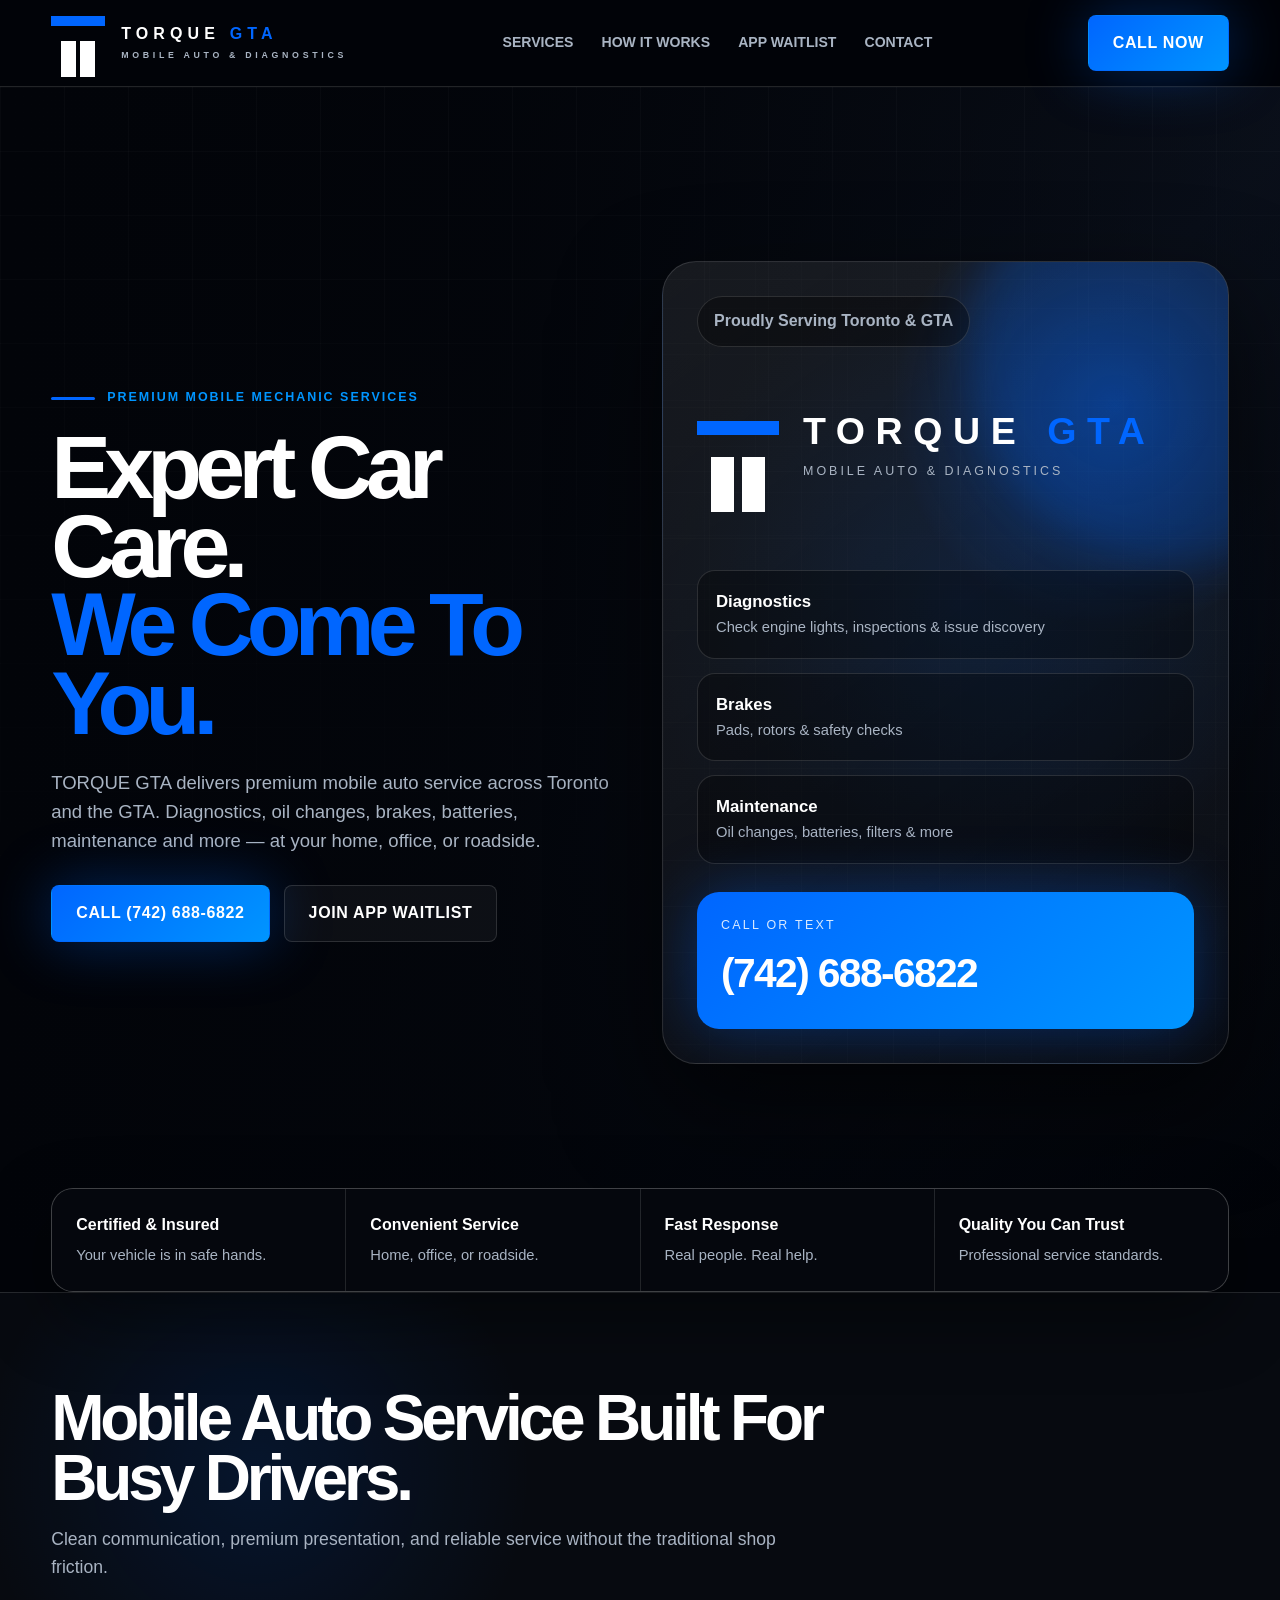
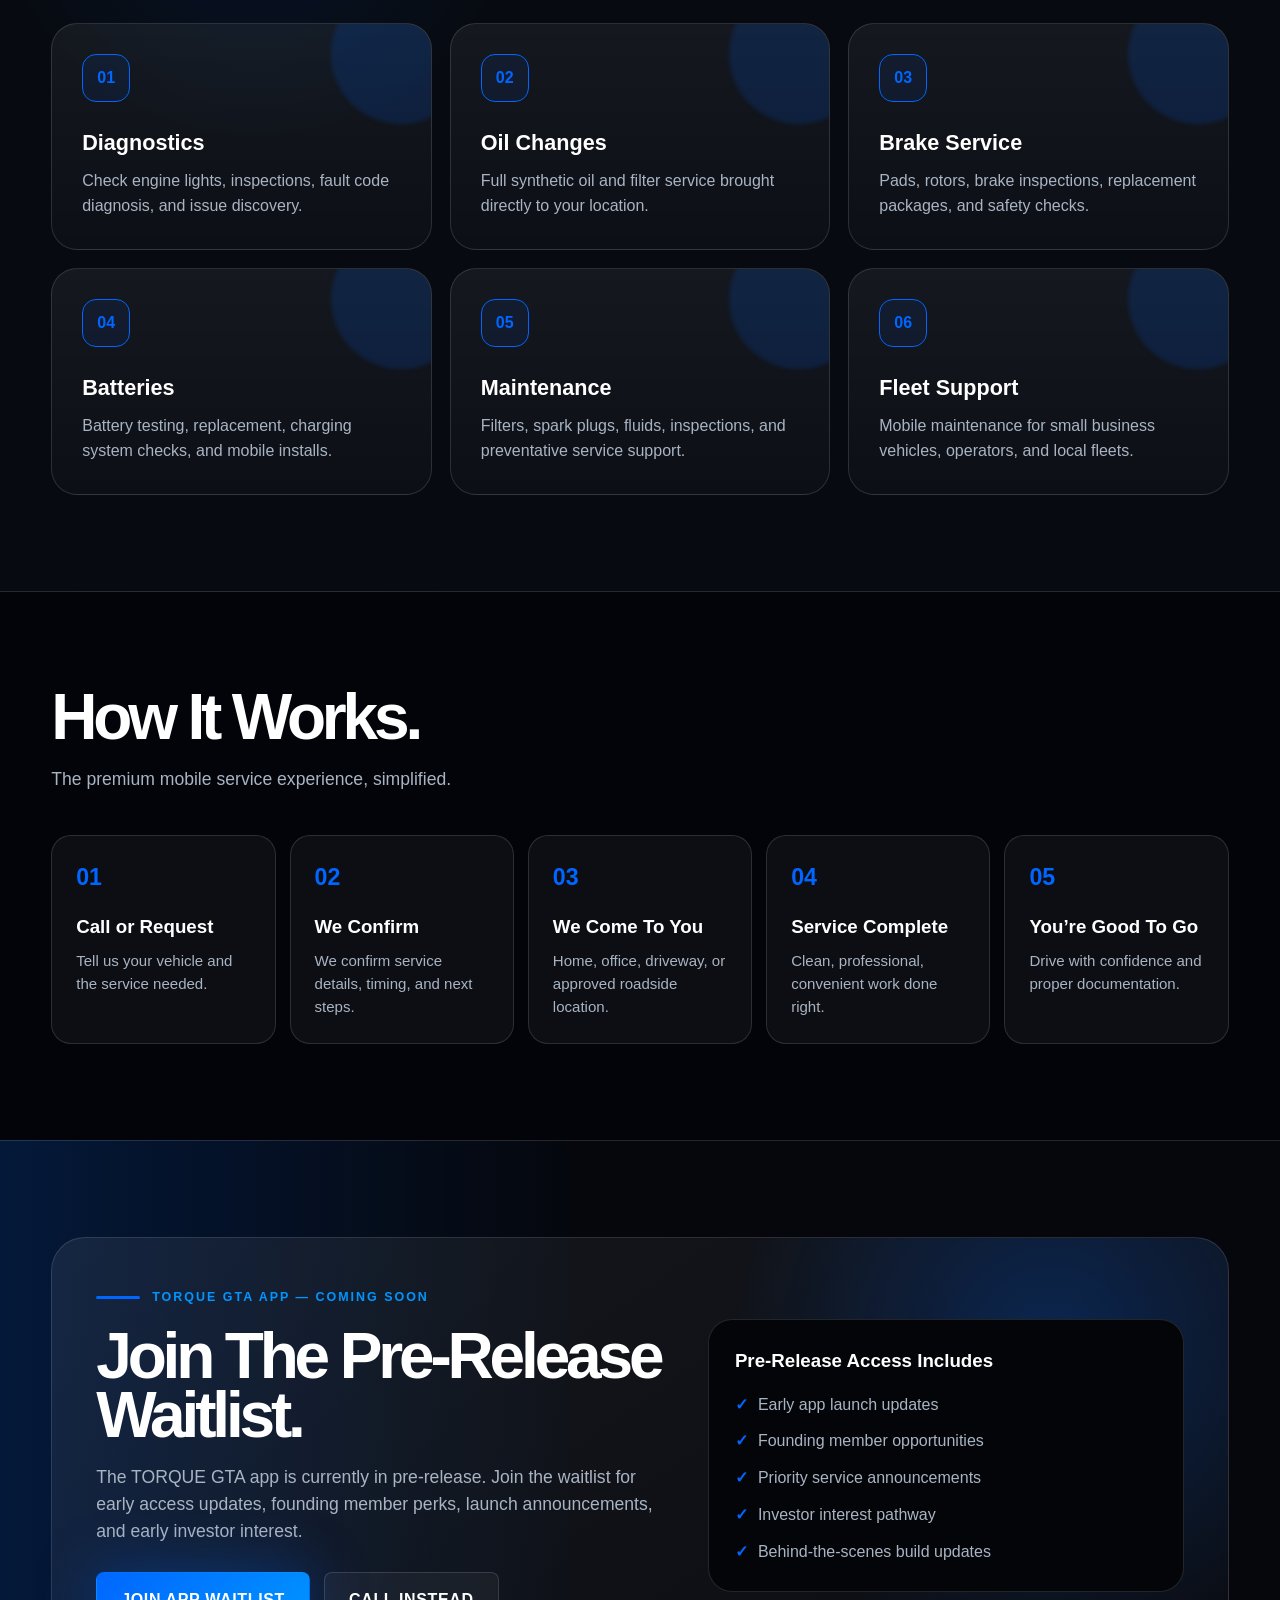
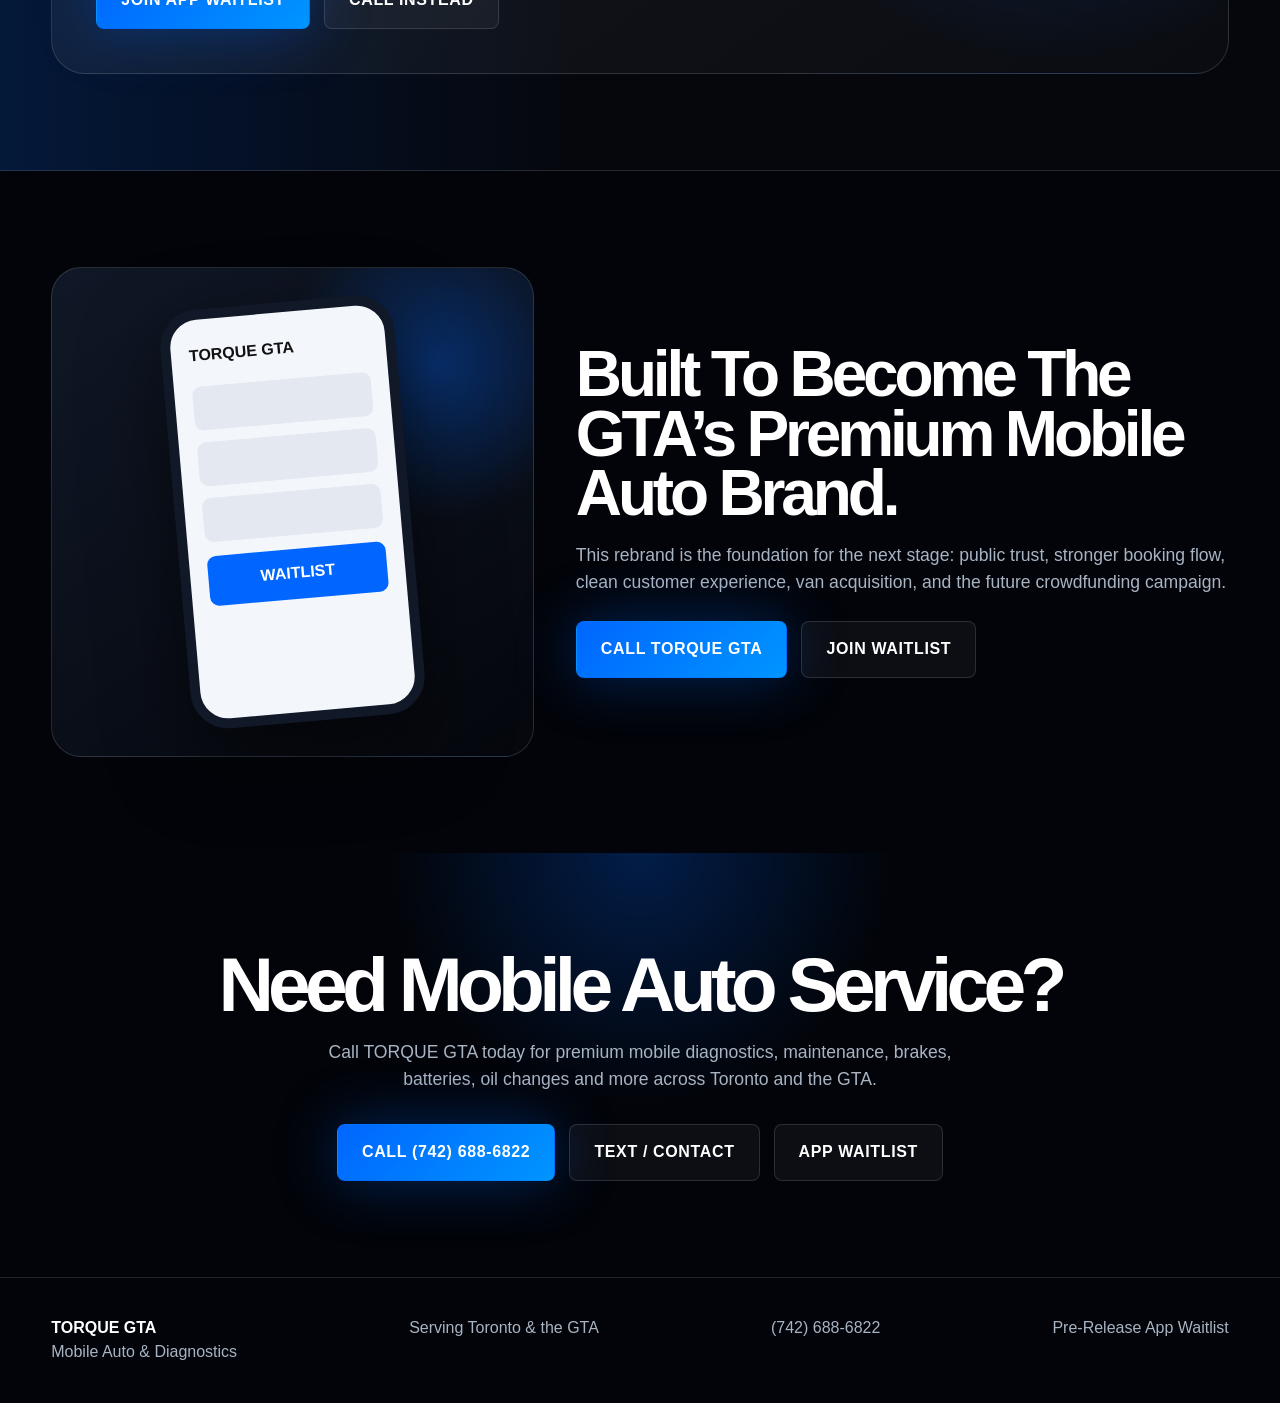
==== index.html @ 0cdf57a0 "Update index.html" ====
<!DOCTYPE html>
<html lang="en">
<head>
  <meta charset="UTF-8" />
  <meta name="viewport" content="width=device-width, initial-scale=1.0" />
  <title>TORQUE GTA | Premium Mobile Auto Service</title>
  <meta name="description" content="TORQUE GTA provides premium mobile auto service across Toronto and the GTA. Diagnostics, brakes, oil changes, batteries, maintenance and more — we come to you." />

  <style>
    :root{
      --blue:#0066ff;
      --blue2:#0095ff;
      --black:#020409;
      --black2:#070b12;
      --panel:#0d121c;
      --white:#ffffff;
      --muted:#a9b4c3;
      --line:rgba(255,255,255,.13);
      --glow:0 0 60px rgba(0,102,255,.35);
    }

    *{margin:0;padding:0;box-sizing:border-box}
    html{scroll-behavior:smooth}
    body{
      font-family:Arial,Helvetica,sans-serif;
      background:var(--black);
      color:var(--white);
      line-height:1.55;
      overflow-x:hidden;
    }

    a{text-decoration:none;color:inherit}
    .container{width:min(1220px,92%);margin:auto}
    .blue{color:var(--blue)}
    .muted{color:var(--muted)}

    .btn{
      display:inline-flex;
      align-items:center;
      justify-content:center;
      gap:10px;
      padding:15px 24px;
      border-radius:8px;
      font-weight:900;
      letter-spacing:.04em;
      text-transform:uppercase;
      transition:.2s ease;
      border:1px solid transparent;
    }

    .btn:hover{transform:translateY(-2px)}
    .btn-primary{
      background:linear-gradient(135deg,var(--blue),var(--blue2));
      color:white;
      box-shadow:var(--glow);
    }
    .btn-secondary{
      border-color:var(--line);
      background:rgba(255,255,255,.045);
      color:white;
    }

    header{
      position:sticky;
      top:0;
      z-index:100;
      background:rgba(2,4,9,.88);
      backdrop-filter:blur(18px);
      border-bottom:1px solid var(--line);
    }

    .nav{
      min-height:86px;
      display:flex;
      align-items:center;
      justify-content:space-between;
      gap:24px;
    }

    .brand{
      display:flex;
      align-items:center;
      gap:16px;
    }

    .mark{
      width:54px;
      height:54px;
      position:relative;
      border-top:10px solid var(--blue);
      flex-shrink:0;
    }

    .mark:before,
    .mark:after{
      content:"";
      position:absolute;
      top:15px;
      width:15px;
      height:36px;
      background:white;
    }

    .mark:before{left:10px}
    .mark:after{right:10px}

    .wordmark{
      font-weight:900;
      letter-spacing:.32em;
      font-size:1rem;
      line-height:1.1;
    }

    .wordmark small{
      display:block;
      color:var(--muted);
      font-size:.55rem;
      letter-spacing:.42em;
      margin-top:8px;
    }

    nav{
      display:flex;
      align-items:center;
      gap:28px;
      color:var(--muted);
      font-size:.88rem;
      font-weight:700;
      text-transform:uppercase;
    }

    nav a:hover{color:white}

    .hero{
      position:relative;
      min-height:calc(100vh - 86px);
      display:flex;
      align-items:center;
      overflow:hidden;
      background:
        linear-gradient(90deg,#020409 0%,rgba(2,4,9,.92) 38%,rgba(2,4,9,.45) 100%),
        radial-gradient(circle at 75% 45%,rgba(0,102,255,.35),transparent 28%),
        linear-gradient(135deg,#05080e,#101827 55%,#020409);
    }

    .hero:before{
      content:"";
      position:absolute;
      inset:0;
      background:
        linear-gradient(rgba(255,255,255,.025) 1px, transparent 1px),
        linear-gradient(90deg,rgba(255,255,255,.025) 1px, transparent 1px);
      background-size:64px 64px;
      mask-image:linear-gradient(to bottom,black,transparent 85%);
    }

    .hero-grid{
      position:relative;
      z-index:2;
      display:grid;
      grid-template-columns:1fr 1fr;
      align-items:center;
      gap:44px;
      padding:78px 0;
    }

    .eyebrow{
      display:inline-flex;
      align-items:center;
      gap:12px;
      color:var(--blue2);
      font-weight:900;
      letter-spacing:.16em;
      text-transform:uppercase;
      font-size:.78rem;
      margin-bottom:20px;
    }

    .eyebrow:before{
      content:"";
      width:44px;
      height:3px;
      background:var(--blue);
      border-radius:99px;
    }

    h1{
      font-size:clamp(3.15rem,7vw,7.1rem);
      line-height:.88;
      letter-spacing:-.075em;
      margin-bottom:26px;
    }

    .hero p{
      color:var(--muted);
      max-width:650px;
      font-size:1.16rem;
      margin-bottom:30px;
    }

    .actions{
      display:flex;
      gap:14px;
      flex-wrap:wrap;
    }

    .premium-card{
      min-height:530px;
      border:1px solid var(--line);
      border-radius:34px;
      position:relative;
      overflow:hidden;
      padding:34px;
      background:
        radial-gradient(circle at 80% 18%,rgba(0,102,255,.35),transparent 28%),
        linear-gradient(145deg,rgba(255,255,255,.08),rgba(255,255,255,.025));
      box-shadow:0 40px 100px rgba(0,0,0,.6);
    }

    .premium-card:before{
      content:"";
      position:absolute;
      inset:0;
      background:
        linear-gradient(rgba(255,255,255,.025) 1px, transparent 1px),
        linear-gradient(90deg,rgba(255,255,255,.025) 1px, transparent 1px);
      background-size:46px 46px;
      opacity:.55;
    }

    .premium-card:after{
      content:"";
      position:absolute;
      width:420px;
      height:420px;
      right:-160px;
      top:-120px;
      border-radius:50%;
      background:rgba(0,102,255,.18);
      filter:blur(20px);
    }

    .card-topline{
      position:relative;
      z-index:2;
      display:inline-flex;
      padding:12px 16px;
      border:1px solid var(--line);
      border-radius:999px;
      color:var(--muted);
      background:rgba(0,0,0,.35);
      font-weight:800;
    }

    .brand-lockup{
      position:relative;
      z-index:2;
      margin-top:66px;
      display:flex;
      align-items:center;
      gap:24px;
    }

    .large-mark{
      width:82px;
      height:82px;
      border-top-width:14px;
    }

    .large-mark:before,
    .large-mark:after{
      top:22px;
      width:23px;
      height:55px;
    }

    .large-mark:before{left:14px}
    .large-mark:after{right:14px}

    .brand-lockup h3{
      font-size:2.35rem;
      letter-spacing:.28em;
      line-height:1;
    }

    .brand-lockup h3 span{color:var(--blue)}

    .brand-lockup p{
      color:var(--muted);
      text-transform:uppercase;
      letter-spacing:.24em;
      font-size:.78rem;
      margin-top:12px;
    }

    .service-preview{
      position:relative;
      z-index:2;
      display:grid;
      gap:14px;
      margin-top:58px;
    }

    .service-preview div{
      padding:18px;
      border:1px solid var(--line);
      border-radius:18px;
      background:rgba(0,0,0,.32);
    }

    .service-preview strong{
      display:block;
      color:white;
      font-size:1.05rem;
    }

    .service-preview span{
      color:var(--muted);
      font-size:.92rem;
    }

    .hero-phone-card{
      position:relative;
      z-index:2;
      margin-top:28px;
      padding:24px;
      border-radius:22px;
      background:linear-gradient(135deg,var(--blue),var(--blue2));
      box-shadow:var(--glow);
    }

    .hero-phone-card span{
      display:block;
      font-size:.78rem;
      text-transform:uppercase;
      letter-spacing:.18em;
      opacity:.85;
      margin-bottom:6px;
    }

    .hero-phone-card a{
      font-size:clamp(1.7rem,4vw,2.55rem);
      font-weight:900;
      letter-spacing:-.04em;
    }

    .trust-row{
      position:relative;
      z-index:3;
      margin-top:-50px;
    }

    .trust-panel{
      display:grid;
      grid-template-columns:repeat(4,1fr);
      gap:1px;
      border:1px solid var(--line);
      background:var(--line);
      border-radius:22px;
      overflow:hidden;
      box-shadow:0 25px 70px rgba(0,0,0,.45);
    }

    .trust-item{
      background:#05070d;
      padding:24px;
    }

    .trust-item b{
      display:block;
      font-size:1rem;
      margin-bottom:5px;
    }

    .trust-item span{
      color:var(--muted);
      font-size:.92rem;
    }

    section{padding:96px 0}

    .section-head{
      max-width:780px;
      margin-bottom:42px;
    }

    .section-head h2{
      font-size:clamp(2.4rem,5vw,4.7rem);
      line-height:.93;
      letter-spacing:-.065em;
      margin-bottom:18px;
    }

    .section-head p{
      color:var(--muted);
      font-size:1.1rem;
    }

    .services{
      background:
        radial-gradient(circle at 20% 20%,rgba(0,102,255,.12),transparent 22%),
        #070a10;
      border-top:1px solid var(--line);
      border-bottom:1px solid var(--line);
    }

    .service-grid{
      display:grid;
      grid-template-columns:repeat(3,1fr);
      gap:18px;
    }

    .service-card{
      position:relative;
      overflow:hidden;
      background:linear-gradient(180deg,rgba(255,255,255,.06),rgba(255,255,255,.025));
      border:1px solid var(--line);
      border-radius:26px;
      padding:30px;
      min-height:220px;
    }

    .service-card:after{
      content:"";
      position:absolute;
      right:-40px;
      top:-40px;
      width:140px;
      height:140px;
      border-radius:50%;
      background:rgba(0,102,255,.16);
      filter:blur(2px);
    }

    .icon{
      width:48px;
      height:48px;
      display:grid;
      place-items:center;
      border:1px solid var(--blue);
      color:var(--blue);
      border-radius:14px;
      font-weight:900;
      margin-bottom:24px;
      background:rgba(0,102,255,.08);
    }

    .service-card h3{
      font-size:1.35rem;
      margin-bottom:10px;
    }

    .service-card p{color:var(--muted)}

    .steps{
      display:grid;
      grid-template-columns:repeat(5,1fr);
      gap:14px;
    }

    .step{
      border:1px solid var(--line);
      background:rgba(255,255,255,.045);
      border-radius:20px;
      padding:24px;
    }

    .step b{
      color:var(--blue);
      font-size:1.45rem;
      display:block;
      margin-bottom:16px;
    }

    .step h3{margin-bottom:8px}
    .step p{
      color:var(--muted);
      font-size:.94rem;
    }

    .waitlist{
      background:
        linear-gradient(90deg,rgba(0,102,255,.18),transparent 45%),
        #05070d;
      border-top:1px solid var(--line);
      border-bottom:1px solid var(--line);
    }

    .waitlist-box{
      border:1px solid var(--line);
      border-radius:34px;
      padding:44px;
      display:grid;
      grid-template-columns:1.1fr .9fr;
      gap:30px;
      align-items:center;
      background:
        radial-gradient(circle at 85% 25%,rgba(0,102,255,.25),transparent 30%),
        linear-gradient(145deg,rgba(255,255,255,.07),rgba(255,255,255,.025));
    }

    .investor-card{
      border:1px solid var(--line);
      border-radius:24px;
      padding:26px;
      background:#030508;
    }

    .investor-card ul{
      list-style:none;
      display:grid;
      gap:12px;
      color:var(--muted);
      margin-top:18px;
    }

    .investor-card li:before{
      content:"✓";
      color:var(--blue);
      font-weight:900;
      margin-right:10px;
    }

    .split{
      display:grid;
      grid-template-columns:.85fr 1.15fr;
      gap:42px;
      align-items:center;
    }

    .blue-card{
      background:
        radial-gradient(circle at 80% 20%,rgba(0,102,255,.35),transparent 28%),
        linear-gradient(145deg,#101827,#05070d);
      border:1px solid var(--line);
      border-radius:30px;
      padding:34px;
      min-height:420px;
      display:grid;
      place-items:center;
    }

    .mini-phone{
      width:235px;
      height:420px;
      border:10px solid #111827;
      border-radius:38px;
      background:#f3f6fb;
      color:#111;
      padding:24px 18px;
      transform:rotate(-5deg);
      box-shadow:0 30px 80px rgba(0,0,0,.55);
    }

    .mini-phone h4{margin-bottom:18px}

    .fake-input{
      height:44px;
      background:#e3e8f1;
      border-radius:9px;
      margin-bottom:12px;
    }

    .fake-button{
      height:50px;
      border-radius:9px;
      background:var(--blue);
      color:white;
      display:grid;
      place-items:center;
      font-weight:900;
      margin-top:14px;
    }

    .cta{
      text-align:center;
      background:
        radial-gradient(circle at 50% 0%,rgba(0,102,255,.26),transparent 33%),
        var(--black);
    }

    .cta h2{
      font-size:clamp(2.6rem,6vw,5.4rem);
      line-height:.92;
      letter-spacing:-.075em;
      margin-bottom:20px;
    }

    .cta p{
      color:var(--muted);
      max-width:680px;
      margin:0 auto 30px;
      font-size:1.1rem;
    }

    footer{
      padding:38px 0;
      border-top:1px solid var(--line);
      color:var(--muted);
      background:#020409;
    }

    .footer-grid{
      display:flex;
      justify-content:space-between;
      gap:22px;
      flex-wrap:wrap;
    }

    @media(max-width:980px){
      nav{display:none}
      .hero-grid,
      .split,
      .waitlist-box{
        grid-template-columns:1fr;
      }

      .service-grid,
      .trust-panel,
      .steps{
        grid-template-columns:1fr;
      }

      .premium-card{
        min-height:auto;
      }

      .brand-lockup{
        margin-top:48px;
        align-items:flex-start;
      }

      .brand-lockup h3{
        font-size:1.55rem;
      }

      .large-mark{
        width:68px;
        height:68px;
      }
    }
  </style>
</head>

<body>

<header>
  <div class="container nav">
    <a href="#" class="brand">
      <div class="mark"></div>
      <div class="wordmark">
        TORQUE <span class="blue">GTA</span>
        <small>MOBILE AUTO & DIAGNOSTICS</small>
      </div>
    </a>

    <nav>
      <a href="#services">Services</a>
      <a href="#how">How It Works</a>
      <a href="#waitlist">App Waitlist</a>
      <a href="#book">Contact</a>
    </nav>

    <a class="btn btn-primary" href="tel:7426886822">Call Now</a>
  </div>
</header>

<main>

  <section class="hero">
    <div class="container hero-grid">
      <div>
        <span class="eyebrow">Premium Mobile Mechanic Services</span>
        <h1>Expert Car Care.<br><span class="blue">We Come To You.</span></h1>
        <p>
          TORQUE GTA delivers premium mobile auto service across Toronto and the GTA.
          Diagnostics, oil changes, brakes, batteries, maintenance and more — at your home, office, or roadside.
        </p>

        <div class="actions">
          <a class="btn btn-primary" href="tel:7426886822">Call (742) 688-6822</a>
          <a class="btn btn-secondary" href="/app">Join App Waitlist</a>
        </div>
      </div>

      <div class="hero-visual premium-card">
        <div class="card-topline">Proudly Serving Toronto & GTA</div>

        <div class="brand-lockup">
          <div class="mark large-mark"></div>
          <div>
            <h3>TORQUE <span>GTA</span></h3>
            <p>Mobile Auto & Diagnostics</p>
          </div>
        </div>

        <div class="service-preview">
          <div>
            <strong>Diagnostics</strong>
            <span>Check engine lights, inspections & issue discovery</span>
          </div>
          <div>
            <strong>Brakes</strong>
            <span>Pads, rotors & safety checks</span>
          </div>
          <div>
            <strong>Maintenance</strong>
            <span>Oil changes, batteries, filters & more</span>
          </div>
        </div>

        <div class="hero-phone-card">
          <span>Call or Text</span>
          <a href="tel:7426886822">(742) 688-6822</a>
        </div>
      </div>
    </div>
  </section>

  <div class="container trust-row">
    <div class="trust-panel">
      <div class="trust-item"><b>Certified & Insured</b><span>Your vehicle is in safe hands.</span></div>
      <div class="trust-item"><b>Convenient Service</b><span>Home, office, or roadside.</span></div>
      <div class="trust-item"><b>Fast Response</b><span>Real people. Real help.</span></div>
      <div class="trust-item"><b>Quality You Can Trust</b><span>Professional service standards.</span></div>
    </div>
  </div>

  <section id="services" class="services">
    <div class="container">
      <div class="section-head">
        <h2>Mobile Auto Service Built For Busy Drivers.</h2>
        <p>Clean communication, premium presentation, and reliable service without the traditional shop friction.</p>
      </div>

      <div class="service-grid">
        <div class="service-card">
          <div class="icon">01</div>
          <h3>Diagnostics</h3>
          <p>Check engine lights, inspections, fault code diagnosis, and issue discovery.</p>
        </div>

        <div class="service-card">
          <div class="icon">02</div>
          <h3>Oil Changes</h3>
          <p>Full synthetic oil and filter service brought directly to your location.</p>
        </div>

        <div class="service-card">
          <div class="icon">03</div>
          <h3>Brake Service</h3>
          <p>Pads, rotors, brake inspections, replacement packages, and safety checks.</p>
        </div>

        <div class="service-card">
          <div class="icon">04</div>
          <h3>Batteries</h3>
          <p>Battery testing, replacement, charging system checks, and mobile installs.</p>
        </div>

        <div class="service-card">
          <div class="icon">05</div>
          <h3>Maintenance</h3>
          <p>Filters, spark plugs, fluids, inspections, and preventative service support.</p>
        </div>

        <div class="service-card">
          <div class="icon">06</div>
          <h3>Fleet Support</h3>
          <p>Mobile maintenance for small business vehicles, operators, and local fleets.</p>
        </div>
      </div>
    </div>
  </section>

  <section id="how">
    <div class="container">
      <div class="section-head">
        <h2>How It Works.</h2>
        <p>The premium mobile service experience, simplified.</p>
      </div>

      <div class="steps">
        <div class="step"><b>01</b><h3>Call or Request</h3><p>Tell us your vehicle and the service needed.</p></div>
        <div class="step"><b>02</b><h3>We Confirm</h3><p>We confirm service details, timing, and next steps.</p></div>
        <div class="step"><b>03</b><h3>We Come To You</h3><p>Home, office, driveway, or approved roadside location.</p></div>
        <div class="step"><b>04</b><h3>Service Complete</h3><p>Clean, professional, convenient work done right.</p></div>
        <div class="step"><b>05</b><h3>You’re Good To Go</h3><p>Drive with confidence and proper documentation.</p></div>
      </div>
    </div>
  </section>

  <section id="waitlist" class="waitlist">
    <div class="container waitlist-box">
      <div>
        <span class="eyebrow">TORQUE GTA App — Coming Soon</span>
        <h2 style="font-size:clamp(2.4rem,5vw,4.8rem);line-height:.93;letter-spacing:-.065em;margin-bottom:18px;">
          Join The Pre-Release Waitlist.
        </h2>
        <p class="muted" style="font-size:1.1rem;margin-bottom:26px;">
          The TORQUE GTA app is currently in pre-release. Join the waitlist for early access updates,
          founding member perks, launch announcements, and early investor interest.
        </p>
        <div class="actions">
          <a class="btn btn-primary" href="/app">Join App Waitlist</a>
          <a class="btn btn-secondary" href="tel:7426886822">Call Instead</a>
        </div>
      </div>

      <div class="investor-card">
        <h3>Pre-Release Access Includes</h3>
        <ul>
          <li>Early app launch updates</li>
          <li>Founding member opportunities</li>
          <li>Priority service announcements</li>
          <li>Investor interest pathway</li>
          <li>Behind-the-scenes build updates</li>
        </ul>
      </div>
    </div>
  </section>

  <section>
    <div class="container split">
      <div class="blue-card">
        <div class="mini-phone">
          <h4>TORQUE GTA</h4>
          <div class="fake-input"></div>
          <div class="fake-input"></div>
          <div class="fake-input"></div>
          <div class="fake-button">WAITLIST</div>
        </div>
      </div>

      <div>
        <div class="section-head" style="margin-bottom:0;">
          <h2>Built To Become The GTA’s Premium Mobile Auto Brand.</h2>
          <p>
            This rebrand is the foundation for the next stage: public trust, stronger booking flow,
            clean customer experience, van acquisition, and the future crowdfunding campaign.
          </p>
          <br>
          <div class="actions">
            <a class="btn btn-primary" href="tel:7426886822">Call TORQUE GTA</a>
            <a class="btn btn-secondary" href="/app">Join Waitlist</a>
          </div>
        </div>
      </div>
    </div>
  </section>

  <section id="book" class="cta">
    <div class="container">
      <h2>Need Mobile Auto Service?</h2>
      <p>
        Call TORQUE GTA today for premium mobile diagnostics, maintenance, brakes, batteries, oil changes and more across Toronto and the GTA.
      </p>
      <div class="actions" style="justify-content:center;">
        <a class="btn btn-primary" href="tel:7426886822">Call (742) 688-6822</a>
        <a class="btn btn-secondary" href="tel:7426886822">Text / Contact</a>
        <a class="btn btn-secondary" href="/app">App Waitlist</a>
      </div>
    </div>
  </section>

</main>

<footer>
  <div class="container footer-grid">
    <div><strong style="color:white;">TORQUE GTA</strong><br>Mobile Auto & Diagnostics</div>
    <div>Serving Toronto & the GTA</div>
    <div><a href="tel:7426886822">(742) 688-6822</a></div>
    <div><a href="/app">Pre-Release App Waitlist</a></div>
  </div>
</footer>

</body>
</html>
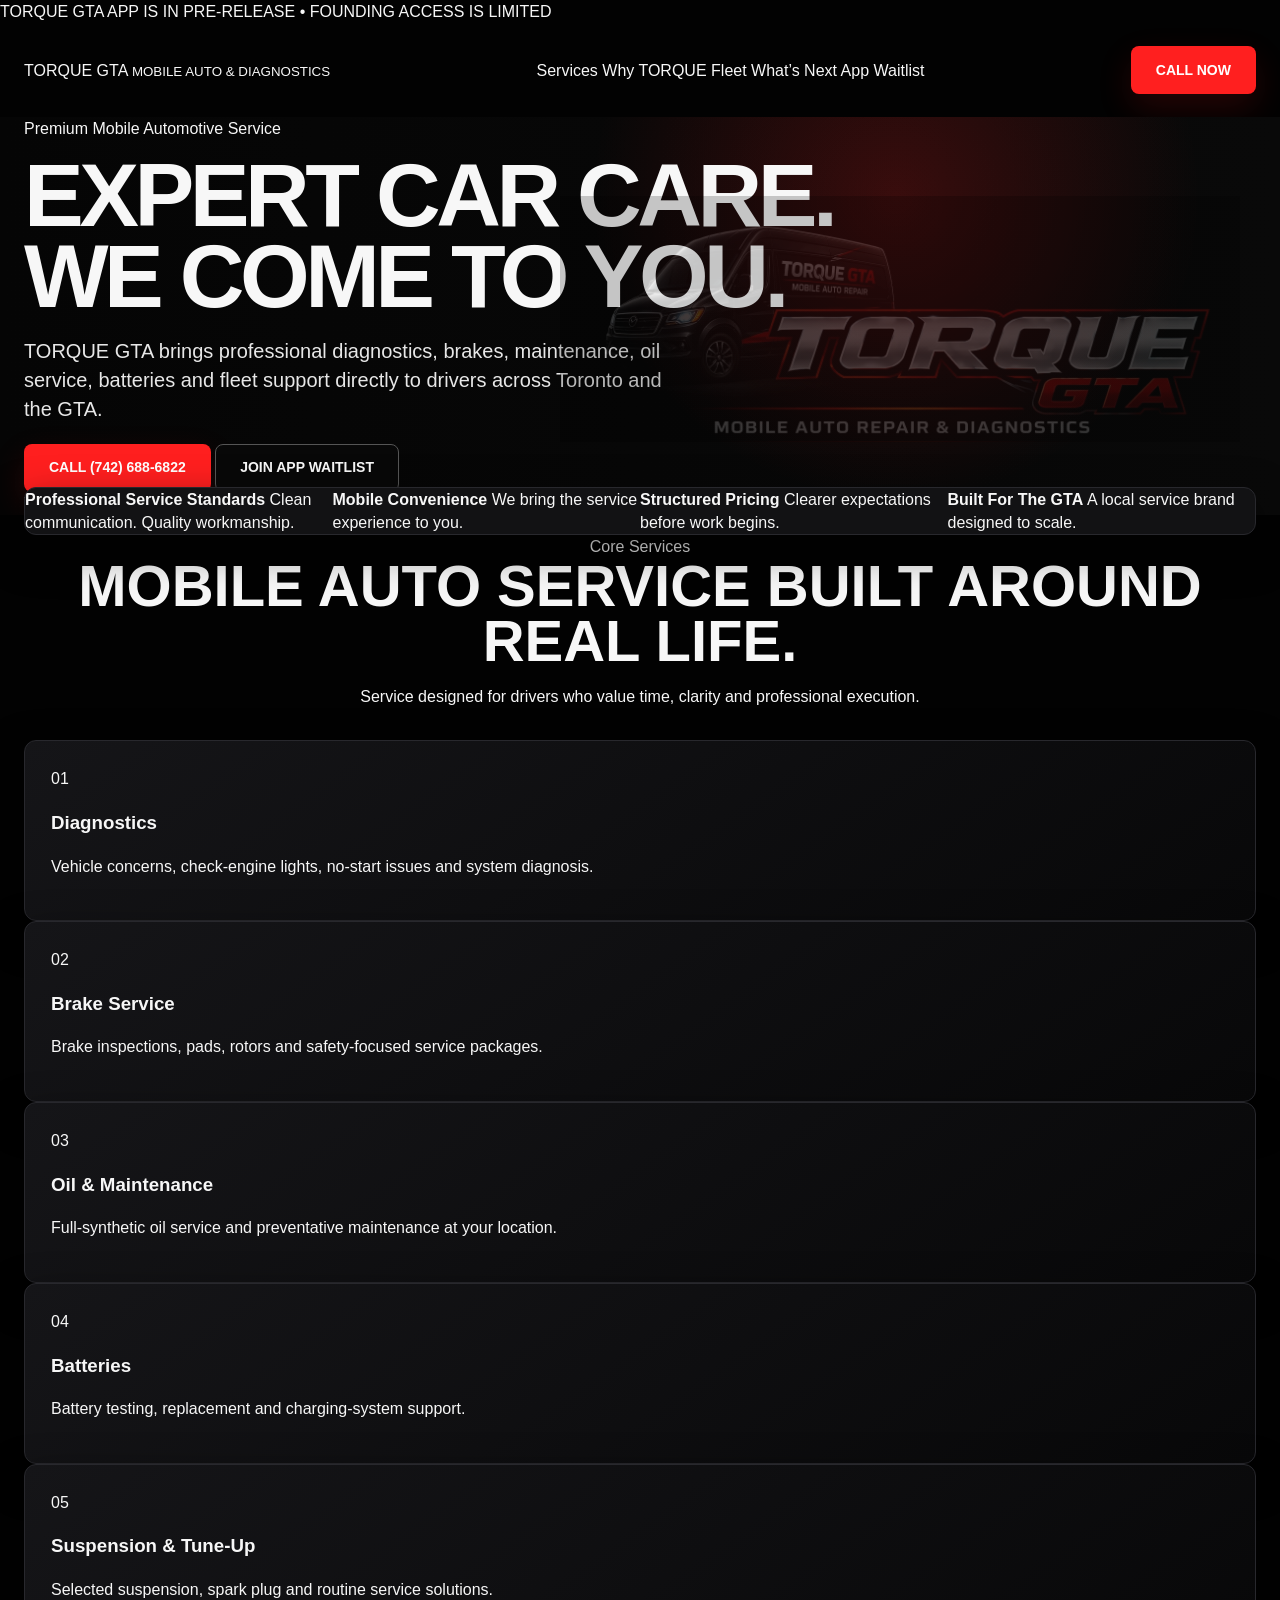
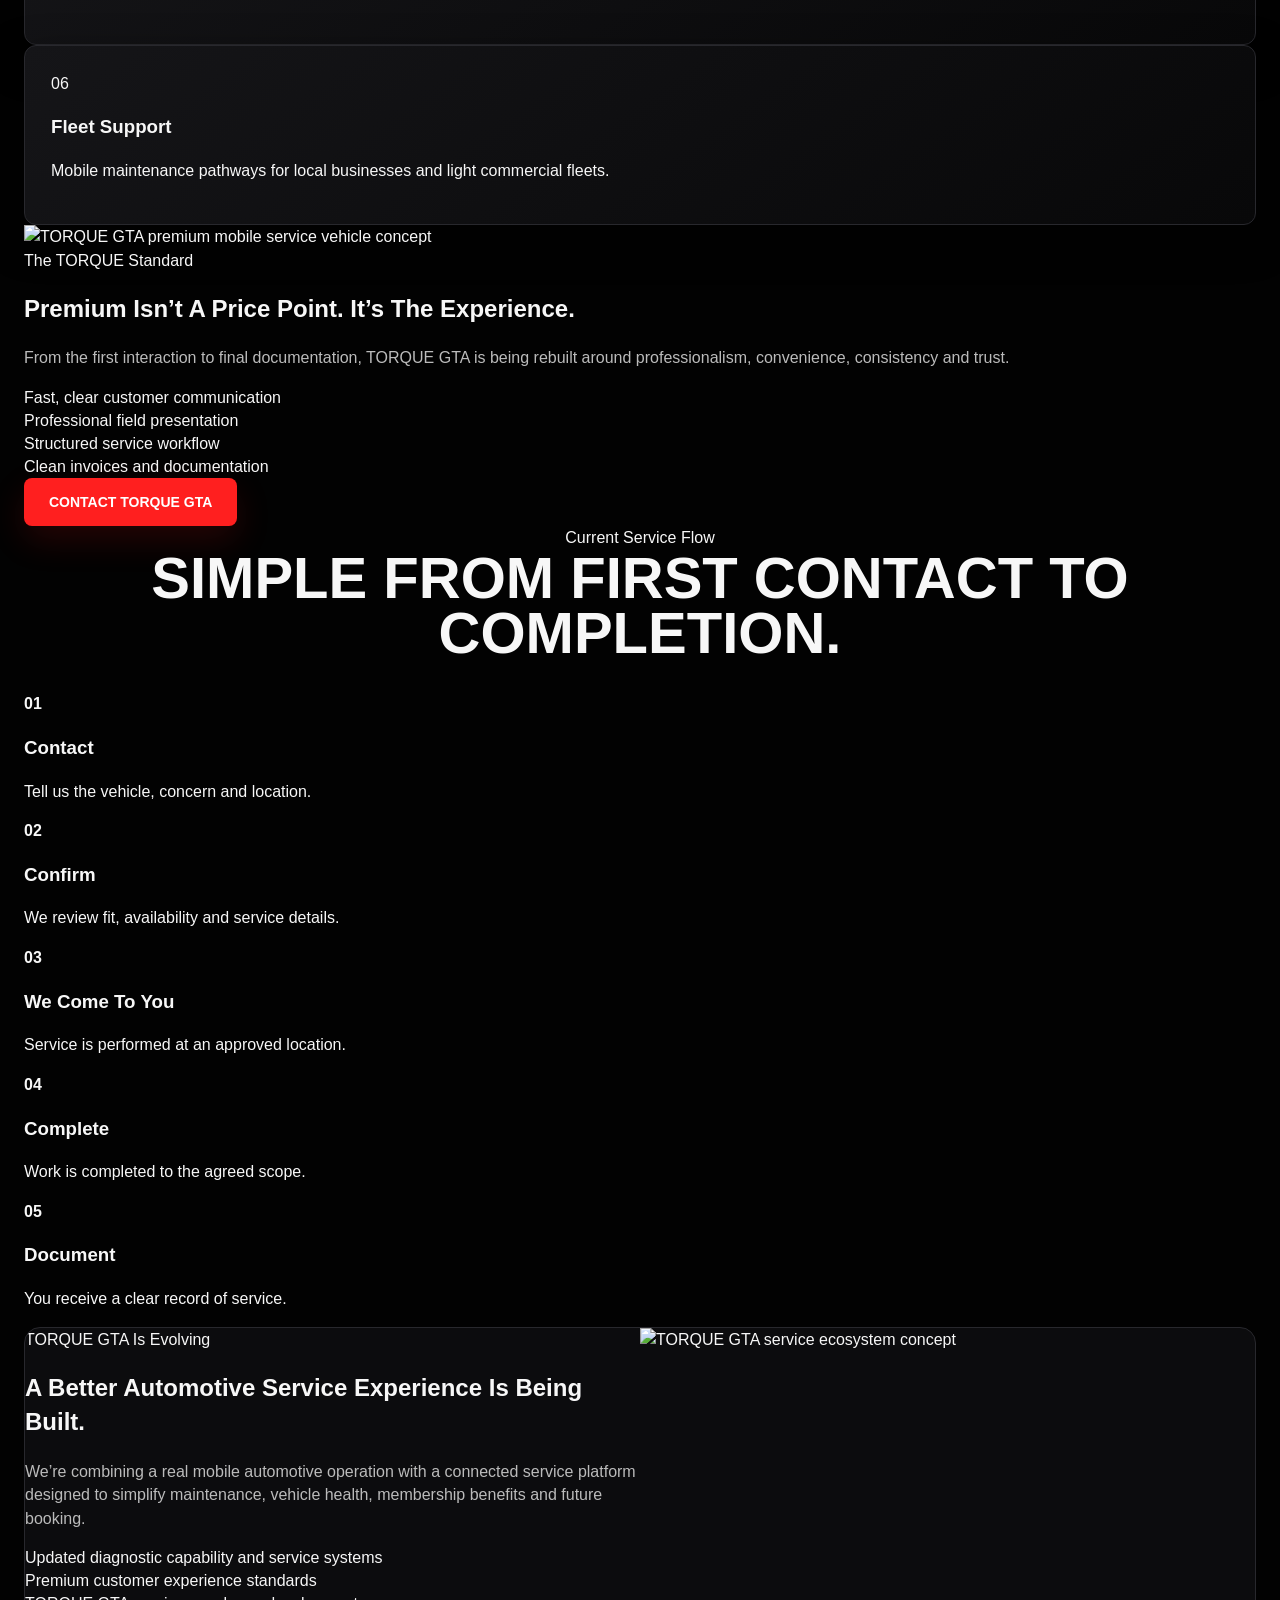
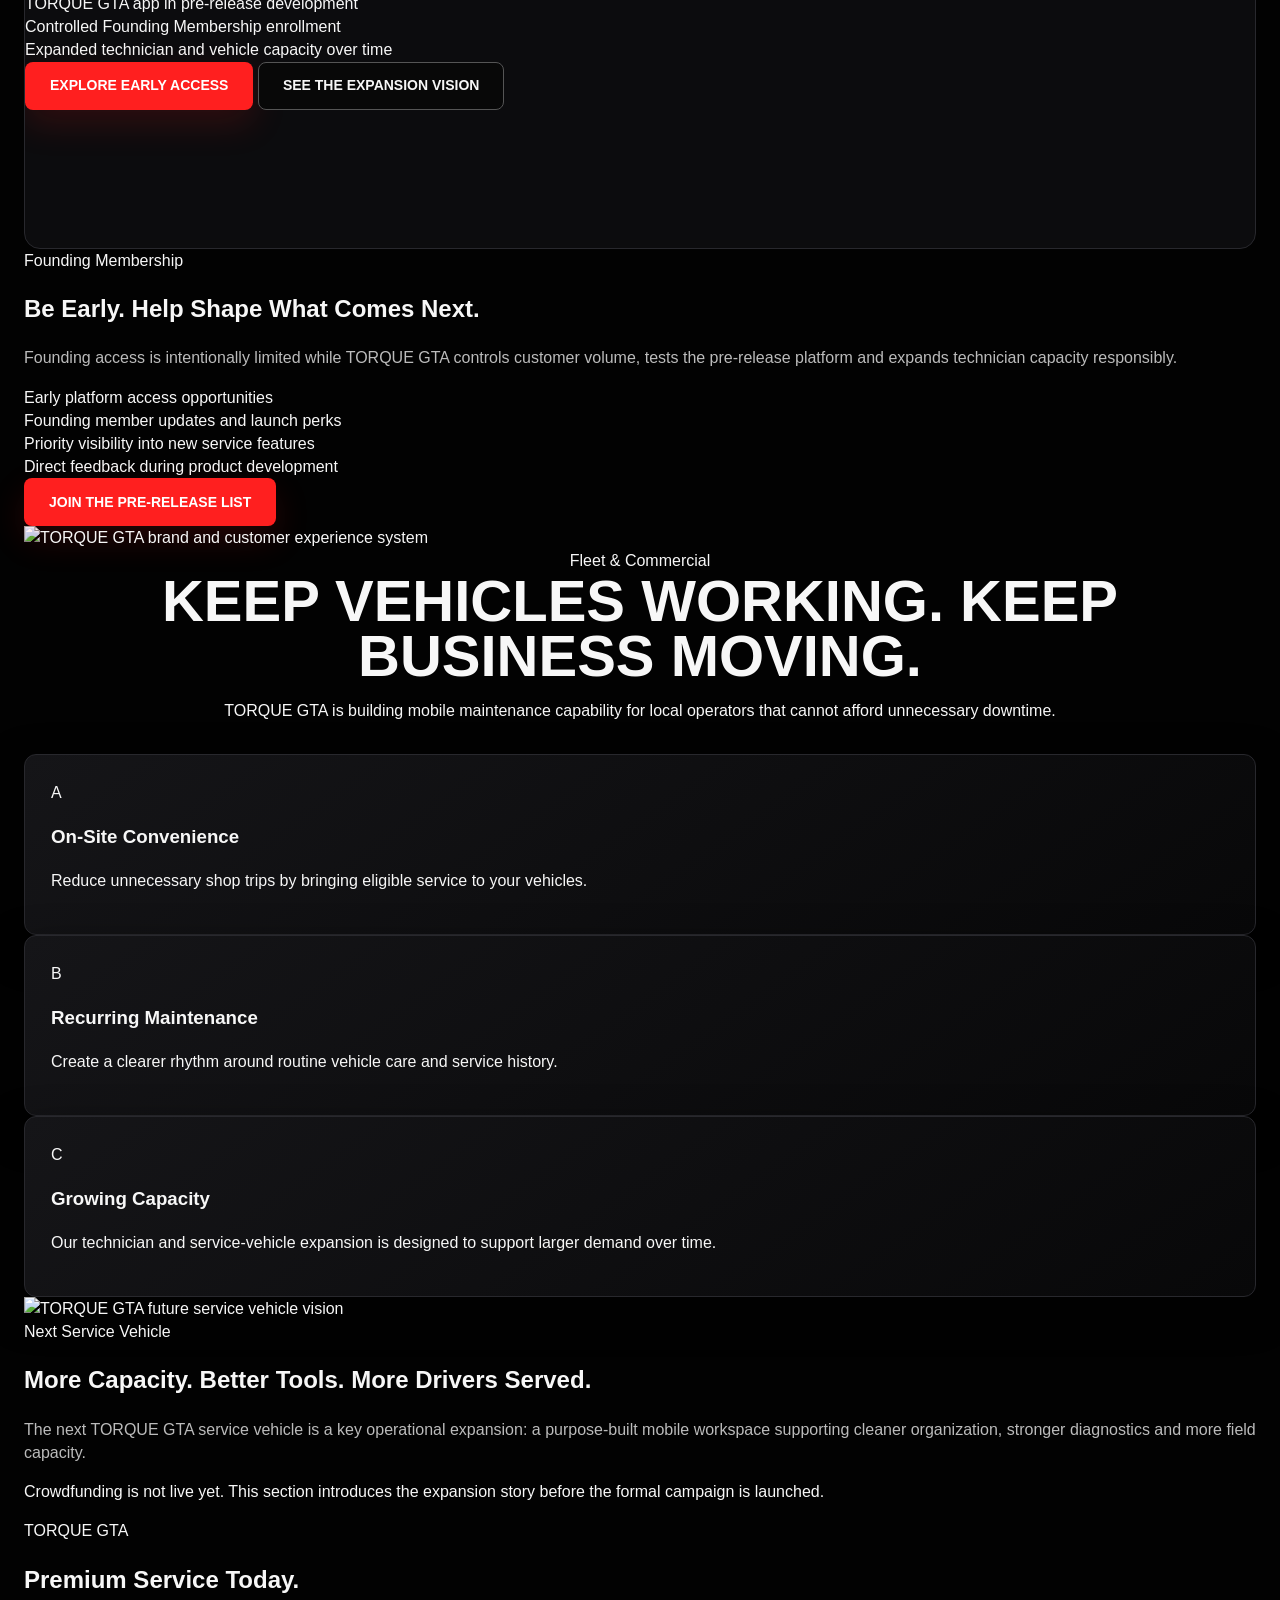
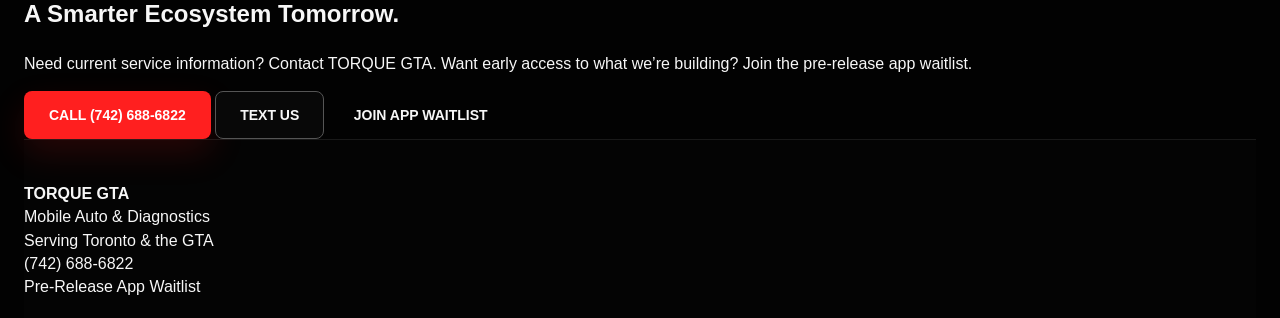
==== commit ea2e111e: "Deploy TORQUE GTA V2 official rebrand homepage" ====
--- a/index.html
+++ b/index.html
@@ -1,878 +1,1074 @@
-<!DOCTYPE html>
+<!doctype html>
 <html lang="en">
+
 <head>
-  <meta charset="UTF-8" />
-  <meta name="viewport" content="width=device-width, initial-scale=1.0" />
-  <title>TORQUE GTA | Premium Mobile Auto Service</title>
-  <meta name="description" content="TORQUE GTA provides premium mobile auto service across Toronto and the GTA. Diagnostics, brakes, oil changes, batteries, maintenance and more — we come to you." />
-
-  <style>
-    :root{
-      --blue:#0066ff;
-      --blue2:#0095ff;
-      --black:#020409;
-      --black2:#070b12;
-      --panel:#0d121c;
-      --white:#ffffff;
-      --muted:#a9b4c3;
-      --line:rgba(255,255,255,.13);
-      --glow:0 0 60px rgba(0,102,255,.35);
-    }
-
-    *{margin:0;padding:0;box-sizing:border-box}
-    html{scroll-behavior:smooth}
-    body{
-      font-family:Arial,Helvetica,sans-serif;
-      background:var(--black);
-      color:var(--white);
-      line-height:1.55;
-      overflow-x:hidden;
-    }
-
-    a{text-decoration:none;color:inherit}
-    .container{width:min(1220px,92%);margin:auto}
-    .blue{color:var(--blue)}
-    .muted{color:var(--muted)}
-
-    .btn{
-      display:inline-flex;
-      align-items:center;
-      justify-content:center;
-      gap:10px;
-      padding:15px 24px;
-      border-radius:8px;
-      font-weight:900;
-      letter-spacing:.04em;
-      text-transform:uppercase;
-      transition:.2s ease;
-      border:1px solid transparent;
-    }
-
-    .btn:hover{transform:translateY(-2px)}
-    .btn-primary{
-      background:linear-gradient(135deg,var(--blue),var(--blue2));
-      color:white;
-      box-shadow:var(--glow);
-    }
-    .btn-secondary{
-      border-color:var(--line);
-      background:rgba(255,255,255,.045);
-      color:white;
-    }
-
-    header{
-      position:sticky;
-      top:0;
-      z-index:100;
-      background:rgba(2,4,9,.88);
-      backdrop-filter:blur(18px);
-      border-bottom:1px solid var(--line);
-    }
-
-    .nav{
-      min-height:86px;
-      display:flex;
-      align-items:center;
-      justify-content:space-between;
-      gap:24px;
-    }
-
-    .brand{
-      display:flex;
-      align-items:center;
-      gap:16px;
-    }
-
-    .mark{
-      width:54px;
-      height:54px;
-      position:relative;
-      border-top:10px solid var(--blue);
-      flex-shrink:0;
-    }
-
-    .mark:before,
-    .mark:after{
-      content:"";
-      position:absolute;
-      top:15px;
-      width:15px;
-      height:36px;
-      background:white;
-    }
-
-    .mark:before{left:10px}
-    .mark:after{right:10px}
-
-    .wordmark{
-      font-weight:900;
-      letter-spacing:.32em;
-      font-size:1rem;
-      line-height:1.1;
-    }
-
-    .wordmark small{
-      display:block;
-      color:var(--muted);
-      font-size:.55rem;
-      letter-spacing:.42em;
-      margin-top:8px;
-    }
-
-    nav{
-      display:flex;
-      align-items:center;
-      gap:28px;
-      color:var(--muted);
-      font-size:.88rem;
-      font-weight:700;
-      text-transform:uppercase;
-    }
-
-    nav a:hover{color:white}
-
-    .hero{
-      position:relative;
-      min-height:calc(100vh - 86px);
-      display:flex;
-      align-items:center;
-      overflow:hidden;
-      background:
-        linear-gradient(90deg,#020409 0%,rgba(2,4,9,.92) 38%,rgba(2,4,9,.45) 100%),
-        radial-gradient(circle at 75% 45%,rgba(0,102,255,.35),transparent 28%),
-        linear-gradient(135deg,#05080e,#101827 55%,#020409);
-    }
-
-    .hero:before{
-      content:"";
-      position:absolute;
-      inset:0;
-      background:
-        linear-gradient(rgba(255,255,255,.025) 1px, transparent 1px),
-        linear-gradient(90deg,rgba(255,255,255,.025) 1px, transparent 1px);
-      background-size:64px 64px;
-      mask-image:linear-gradient(to bottom,black,transparent 85%);
-    }
-
-    .hero-grid{
-      position:relative;
-      z-index:2;
-      display:grid;
-      grid-template-columns:1fr 1fr;
-      align-items:center;
-      gap:44px;
-      padding:78px 0;
-    }
-
-    .eyebrow{
-      display:inline-flex;
-      align-items:center;
-      gap:12px;
-      color:var(--blue2);
-      font-weight:900;
-      letter-spacing:.16em;
-      text-transform:uppercase;
-      font-size:.78rem;
-      margin-bottom:20px;
-    }
-
-    .eyebrow:before{
-      content:"";
-      width:44px;
-      height:3px;
-      background:var(--blue);
-      border-radius:99px;
-    }
-
-    h1{
-      font-size:clamp(3.15rem,7vw,7.1rem);
-      line-height:.88;
-      letter-spacing:-.075em;
-      margin-bottom:26px;
-    }
-
-    .hero p{
-      color:var(--muted);
-      max-width:650px;
-      font-size:1.16rem;
-      margin-bottom:30px;
-    }
-
-    .actions{
-      display:flex;
-      gap:14px;
-      flex-wrap:wrap;
-    }
-
-    .premium-card{
-      min-height:530px;
-      border:1px solid var(--line);
-      border-radius:34px;
-      position:relative;
-      overflow:hidden;
-      padding:34px;
-      background:
-        radial-gradient(circle at 80% 18%,rgba(0,102,255,.35),transparent 28%),
-        linear-gradient(145deg,rgba(255,255,255,.08),rgba(255,255,255,.025));
-      box-shadow:0 40px 100px rgba(0,0,0,.6);
-    }
-
-    .premium-card:before{
-      content:"";
-      position:absolute;
-      inset:0;
-      background:
-        linear-gradient(rgba(255,255,255,.025) 1px, transparent 1px),
-        linear-gradient(90deg,rgba(255,255,255,.025) 1px, transparent 1px);
-      background-size:46px 46px;
-      opacity:.55;
-    }
-
-    .premium-card:after{
-      content:"";
-      position:absolute;
-      width:420px;
-      height:420px;
-      right:-160px;
-      top:-120px;
-      border-radius:50%;
-      background:rgba(0,102,255,.18);
-      filter:blur(20px);
-    }
-
-    .card-topline{
-      position:relative;
-      z-index:2;
-      display:inline-flex;
-      padding:12px 16px;
-      border:1px solid var(--line);
-      border-radius:999px;
-      color:var(--muted);
-      background:rgba(0,0,0,.35);
-      font-weight:800;
-    }
-
-    .brand-lockup{
-      position:relative;
-      z-index:2;
-      margin-top:66px;
-      display:flex;
-      align-items:center;
-      gap:24px;
-    }
-
-    .large-mark{
-      width:82px;
-      height:82px;
-      border-top-width:14px;
-    }
-
-    .large-mark:before,
-    .large-mark:after{
-      top:22px;
-      width:23px;
-      height:55px;
-    }
-
-    .large-mark:before{left:14px}
-    .large-mark:after{right:14px}
-
-    .brand-lockup h3{
-      font-size:2.35rem;
-      letter-spacing:.28em;
-      line-height:1;
-    }
-
-    .brand-lockup h3 span{color:var(--blue)}
-
-    .brand-lockup p{
-      color:var(--muted);
-      text-transform:uppercase;
-      letter-spacing:.24em;
-      font-size:.78rem;
-      margin-top:12px;
-    }
-
-    .service-preview{
-      position:relative;
-      z-index:2;
-      display:grid;
-      gap:14px;
-      margin-top:58px;
-    }
-
-    .service-preview div{
-      padding:18px;
-      border:1px solid var(--line);
-      border-radius:18px;
-      background:rgba(0,0,0,.32);
-    }
-
-    .service-preview strong{
-      display:block;
-      color:white;
-      font-size:1.05rem;
-    }
-
-    .service-preview span{
-      color:var(--muted);
-      font-size:.92rem;
-    }
-
-    .hero-phone-card{
-      position:relative;
-      z-index:2;
-      margin-top:28px;
-      padding:24px;
-      border-radius:22px;
-      background:linear-gradient(135deg,var(--blue),var(--blue2));
-      box-shadow:var(--glow);
-    }
-
-    .hero-phone-card span{
-      display:block;
-      font-size:.78rem;
-      text-transform:uppercase;
-      letter-spacing:.18em;
-      opacity:.85;
-      margin-bottom:6px;
-    }
-
-    .hero-phone-card a{
-      font-size:clamp(1.7rem,4vw,2.55rem);
-      font-weight:900;
-      letter-spacing:-.04em;
-    }
-
-    .trust-row{
-      position:relative;
-      z-index:3;
-      margin-top:-50px;
-    }
-
-    .trust-panel{
-      display:grid;
-      grid-template-columns:repeat(4,1fr);
-      gap:1px;
-      border:1px solid var(--line);
-      background:var(--line);
-      border-radius:22px;
-      overflow:hidden;
-      box-shadow:0 25px 70px rgba(0,0,0,.45);
-    }
-
-    .trust-item{
-      background:#05070d;
-      padding:24px;
-    }
-
-    .trust-item b{
-      display:block;
-      font-size:1rem;
-      margin-bottom:5px;
-    }
-
-    .trust-item span{
-      color:var(--muted);
-      font-size:.92rem;
-    }
-
-    section{padding:96px 0}
-
-    .section-head{
-      max-width:780px;
-      margin-bottom:42px;
-    }
-
-    .section-head h2{
-      font-size:clamp(2.4rem,5vw,4.7rem);
-      line-height:.93;
-      letter-spacing:-.065em;
-      margin-bottom:18px;
-    }
-
-    .section-head p{
-      color:var(--muted);
-      font-size:1.1rem;
-    }
-
-    .services{
-      background:
-        radial-gradient(circle at 20% 20%,rgba(0,102,255,.12),transparent 22%),
-        #070a10;
-      border-top:1px solid var(--line);
-      border-bottom:1px solid var(--line);
-    }
-
-    .service-grid{
-      display:grid;
-      grid-template-columns:repeat(3,1fr);
-      gap:18px;
-    }
-
-    .service-card{
-      position:relative;
-      overflow:hidden;
-      background:linear-gradient(180deg,rgba(255,255,255,.06),rgba(255,255,255,.025));
-      border:1px solid var(--line);
-      border-radius:26px;
-      padding:30px;
-      min-height:220px;
-    }
-
-    .service-card:after{
-      content:"";
-      position:absolute;
-      right:-40px;
-      top:-40px;
-      width:140px;
-      height:140px;
-      border-radius:50%;
-      background:rgba(0,102,255,.16);
-      filter:blur(2px);
-    }
-
-    .icon{
-      width:48px;
-      height:48px;
-      display:grid;
-      place-items:center;
-      border:1px solid var(--blue);
-      color:var(--blue);
-      border-radius:14px;
-      font-weight:900;
-      margin-bottom:24px;
-      background:rgba(0,102,255,.08);
-    }
-
-    .service-card h3{
-      font-size:1.35rem;
-      margin-bottom:10px;
-    }
-
-    .service-card p{color:var(--muted)}
-
-    .steps{
-      display:grid;
-      grid-template-columns:repeat(5,1fr);
-      gap:14px;
-    }
-
-    .step{
-      border:1px solid var(--line);
-      background:rgba(255,255,255,.045);
-      border-radius:20px;
-      padding:24px;
-    }
-
-    .step b{
-      color:var(--blue);
-      font-size:1.45rem;
-      display:block;
-      margin-bottom:16px;
-    }
-
-    .step h3{margin-bottom:8px}
-    .step p{
-      color:var(--muted);
-      font-size:.94rem;
-    }
-
-    .waitlist{
-      background:
-        linear-gradient(90deg,rgba(0,102,255,.18),transparent 45%),
-        #05070d;
-      border-top:1px solid var(--line);
-      border-bottom:1px solid var(--line);
-    }
-
-    .waitlist-box{
-      border:1px solid var(--line);
-      border-radius:34px;
-      padding:44px;
-      display:grid;
-      grid-template-columns:1.1fr .9fr;
-      gap:30px;
-      align-items:center;
-      background:
-        radial-gradient(circle at 85% 25%,rgba(0,102,255,.25),transparent 30%),
-        linear-gradient(145deg,rgba(255,255,255,.07),rgba(255,255,255,.025));
-    }
-
-    .investor-card{
-      border:1px solid var(--line);
-      border-radius:24px;
-      padding:26px;
-      background:#030508;
-    }
-
-    .investor-card ul{
-      list-style:none;
-      display:grid;
-      gap:12px;
-      color:var(--muted);
-      margin-top:18px;
-    }
-
-    .investor-card li:before{
-      content:"✓";
-      color:var(--blue);
-      font-weight:900;
-      margin-right:10px;
-    }
-
-    .split{
-      display:grid;
-      grid-template-columns:.85fr 1.15fr;
-      gap:42px;
-      align-items:center;
-    }
-
-    .blue-card{
-      background:
-        radial-gradient(circle at 80% 20%,rgba(0,102,255,.35),transparent 28%),
-        linear-gradient(145deg,#101827,#05070d);
-      border:1px solid var(--line);
-      border-radius:30px;
-      padding:34px;
-      min-height:420px;
-      display:grid;
-      place-items:center;
-    }
-
-    .mini-phone{
-      width:235px;
-      height:420px;
-      border:10px solid #111827;
-      border-radius:38px;
-      background:#f3f6fb;
-      color:#111;
-      padding:24px 18px;
-      transform:rotate(-5deg);
-      box-shadow:0 30px 80px rgba(0,0,0,.55);
-    }
-
-    .mini-phone h4{margin-bottom:18px}
-
-    .fake-input{
-      height:44px;
-      background:#e3e8f1;
-      border-radius:9px;
-      margin-bottom:12px;
-    }
-
-    .fake-button{
-      height:50px;
-      border-radius:9px;
-      background:var(--blue);
-      color:white;
-      display:grid;
-      place-items:center;
-      font-weight:900;
-      margin-top:14px;
-    }
-
-    .cta{
-      text-align:center;
-      background:
-        radial-gradient(circle at 50% 0%,rgba(0,102,255,.26),transparent 33%),
-        var(--black);
-    }
-
-    .cta h2{
-      font-size:clamp(2.6rem,6vw,5.4rem);
-      line-height:.92;
-      letter-spacing:-.075em;
-      margin-bottom:20px;
-    }
-
-    .cta p{
-      color:var(--muted);
-      max-width:680px;
-      margin:0 auto 30px;
-      font-size:1.1rem;
-    }
-
-    footer{
-      padding:38px 0;
-      border-top:1px solid var(--line);
-      color:var(--muted);
-      background:#020409;
-    }
-
-    .footer-grid{
-      display:flex;
-      justify-content:space-between;
-      gap:22px;
-      flex-wrap:wrap;
-    }
-
-    @media(max-width:980px){
-      nav{display:none}
-      .hero-grid,
-      .split,
-      .waitlist-box{
-        grid-template-columns:1fr;
-      }
-
-      .service-grid,
-      .trust-panel,
-      .steps{
-        grid-template-columns:1fr;
-      }
-
-      .premium-card{
-        min-height:auto;
-      }
-
-      .brand-lockup{
-        margin-top:48px;
-        align-items:flex-start;
-      }
-
-      .brand-lockup h3{
-        font-size:1.55rem;
-      }
-
-      .large-mark{
-        width:68px;
-        height:68px;
-      }
-    }
-  </style>
+  <meta charset="utf-8">
+
+  <meta
+    name="viewport"
+    content="width=device-width, initial-scale=1"
+  >
+
+  <title>
+    TORQUE GTA | Premium Mobile Auto & Diagnostics
+  </title>
+
+  <meta
+    name="description"
+    content="Premium mobile automotive service across Toronto and the GTA. Diagnostics, brakes, oil changes, batteries, maintenance and fleet support."
+  >
+
+  <link
+    rel="stylesheet"
+    href="styles.css"
+  >
 </head>
 
 <body>
 
-<header>
-  <div class="container nav">
-    <a href="#" class="brand">
-      <div class="mark"></div>
-      <div class="wordmark">
-        TORQUE <span class="blue">GTA</span>
-        <small>MOBILE AUTO & DIAGNOSTICS</small>
-      </div>
-    </a>
-
-    <nav>
-      <a href="#services">Services</a>
-      <a href="#how">How It Works</a>
-      <a href="#waitlist">App Waitlist</a>
-      <a href="#book">Contact</a>
-    </nav>
-
-    <a class="btn btn-primary" href="tel:7426886822">Call Now</a>
+  <!-- =====================================================
+       PRE-RELEASE ANNOUNCEMENT BAR
+  ====================================================== -->
+
+  <div class="topbar">
+    TORQUE GTA APP IS IN PRE-RELEASE • FOUNDING ACCESS IS LIMITED
   </div>
-</header>
-
-<main>
-
-  <section class="hero">
-    <div class="container hero-grid">
+
+
+  <!-- =====================================================
+       HEADER / NAVIGATION
+  ====================================================== -->
+
+  <header>
+
+    <div class="container nav">
+
+      <a
+        class="brand"
+        href="/"
+        aria-label="TORQUE GTA Home"
+      >
+
+        <div class="mark"></div>
+
+        <div>
+          TORQUE <span class="blue">GTA</span>
+
+          <small>
+            MOBILE AUTO & DIAGNOSTICS
+          </small>
+        </div>
+
+      </a>
+
+
+      <nav aria-label="Primary navigation">
+
+        <a href="#services">
+          Services
+        </a>
+
+        <a href="#experience">
+          Why TORQUE
+        </a>
+
+        <a href="#fleet">
+          Fleet
+        </a>
+
+        <a href="#future">
+          What’s Next
+        </a>
+
+        <a href="/app">
+          App Waitlist
+        </a>
+
+      </nav>
+
+
+      <a
+        class="btn btn-primary"
+        href="tel:7426886822"
+      >
+        Call Now
+      </a>
+
+    </div>
+
+  </header>
+
+
+  <!-- =====================================================
+       MAIN CONTENT
+  ====================================================== -->
+
+  <main>
+
+
+    <!-- ===================================================
+         HERO
+    ==================================================== -->
+
+    <section class="hero">
+
+      <div class="container hero-content">
+
+        <span class="kicker">
+          Premium Mobile Automotive Service
+        </span>
+
+        <h1>
+          Expert Car Care.
+          <br>
+
+          <span class="blue">
+            We Come To You.
+          </span>
+        </h1>
+
+
+        <p class="lead">
+
+          TORQUE GTA brings professional diagnostics,
+          brakes, maintenance, oil service, batteries
+          and fleet support directly to drivers across
+          Toronto and the GTA.
+
+        </p>
+
+
+        <div class="actions">
+
+          <a
+            class="btn btn-primary"
+            href="tel:7426886822"
+          >
+            Call (742) 688-6822
+          </a>
+
+
+          <a
+            class="btn btn-secondary"
+            href="/app"
+          >
+            Join App Waitlist
+          </a>
+
+        </div>
+
+
+        <div class="hero-note">
+
+          <span class="chip">
+            Toronto + GTA
+          </span>
+
+          <span class="chip">
+            Mobile Convenience
+          </span>
+
+          <span class="chip">
+            Transparent Service
+          </span>
+
+          <span class="chip">
+            Premium Standards
+          </span>
+
+        </div>
+
+      </div>
+
+    </section>
+
+
+    <!-- ===================================================
+         TRUST STRIP
+    ==================================================== -->
+
+    <div class="container trust">
+
+      <div class="trust-grid">
+
+
+        <div class="trust-card">
+
+          <b>
+            Professional Service Standards
+          </b>
+
+          <span>
+            Clean communication. Quality workmanship.
+          </span>
+
+        </div>
+
+
+        <div class="trust-card">
+
+          <b>
+            Mobile Convenience
+          </b>
+
+          <span>
+            We bring the service experience to you.
+          </span>
+
+        </div>
+
+
+        <div class="trust-card">
+
+          <b>
+            Structured Pricing
+          </b>
+
+          <span>
+            Clearer expectations before work begins.
+          </span>
+
+        </div>
+
+
+        <div class="trust-card">
+
+          <b>
+            Built For The GTA
+          </b>
+
+          <span>
+            A local service brand designed to scale.
+          </span>
+
+        </div>
+
+      </div>
+
+    </div>
+
+
+    <!-- ===================================================
+         SERVICES
+    ==================================================== -->
+
+    <section
+      id="services"
+      class="dark"
+    >
+
+      <div class="container">
+
+        <div class="section-head">
+
+          <span class="pill">
+            Core Services
+          </span>
+
+          <h2>
+            Mobile Auto Service Built Around Real Life.
+          </h2>
+
+          <p>
+
+            Service designed for drivers who value
+            time, clarity and professional execution.
+
+          </p>
+
+        </div>
+
+
+        <div class="grid-3">
+
+
+          <!-- Diagnostics -->
+
+          <div class="card">
+
+            <div class="num">
+              01
+            </div>
+
+            <h3>
+              Diagnostics
+            </h3>
+
+            <p>
+
+              Vehicle concerns, check-engine lights,
+              no-start issues and system diagnosis.
+
+            </p>
+
+          </div>
+
+
+          <!-- Brakes -->
+
+          <div class="card">
+
+            <div class="num">
+              02
+            </div>
+
+            <h3>
+              Brake Service
+            </h3>
+
+            <p>
+
+              Brake inspections, pads, rotors and
+              safety-focused service packages.
+
+            </p>
+
+          </div>
+
+
+          <!-- Oil / Maintenance -->
+
+          <div class="card">
+
+            <div class="num">
+              03
+            </div>
+
+            <h3>
+              Oil & Maintenance
+            </h3>
+
+            <p>
+
+              Full-synthetic oil service and
+              preventative maintenance at your location.
+
+            </p>
+
+          </div>
+
+
+          <!-- Batteries -->
+
+          <div class="card">
+
+            <div class="num">
+              04
+            </div>
+
+            <h3>
+              Batteries
+            </h3>
+
+            <p>
+
+              Battery testing, replacement and
+              charging-system support.
+
+            </p>
+
+          </div>
+
+
+          <!-- Suspension -->
+
+          <div class="card">
+
+            <div class="num">
+              05
+            </div>
+
+            <h3>
+              Suspension & Tune-Up
+            </h3>
+
+            <p>
+
+              Selected suspension, spark plug and
+              routine service solutions.
+
+            </p>
+
+          </div>
+
+
+          <!-- Fleet -->
+
+          <div class="card">
+
+            <div class="num">
+              06
+            </div>
+
+            <h3>
+              Fleet Support
+            </h3>
+
+            <p>
+
+              Mobile maintenance pathways for local
+              businesses and light commercial fleets.
+
+            </p>
+
+          </div>
+
+        </div>
+
+      </div>
+
+    </section>
+
+
+    <!-- ===================================================
+         TORQUE STANDARD
+    ==================================================== -->
+
+    <section id="experience">
+
+      <div class="container visual-grid">
+
+
+        <div class="visual">
+
+          <img
+            src="assets/van-wrap.jpg"
+            alt="TORQUE GTA premium mobile service vehicle concept"
+            loading="lazy"
+          >
+
+        </div>
+
+
+        <div class="visual-copy">
+
+          <span class="pill">
+            The TORQUE Standard
+          </span>
+
+          <h2>
+            Premium Isn’t A Price Point.
+            It’s The Experience.
+          </h2>
+
+
+          <p class="muted">
+
+            From the first interaction to final
+            documentation, TORQUE GTA is being rebuilt
+            around professionalism, convenience,
+            consistency and trust.
+
+          </p>
+
+
+          <div class="list">
+
+            <div>
+              Fast, clear customer communication
+            </div>
+
+            <div>
+              Professional field presentation
+            </div>
+
+            <div>
+              Structured service workflow
+            </div>
+
+            <div>
+              Clean invoices and documentation
+            </div>
+
+          </div>
+
+
+          <a
+            class="btn btn-primary"
+            href="tel:7426886822"
+          >
+            Contact TORQUE GTA
+          </a>
+
+        </div>
+
+      </div>
+
+    </section>
+
+
+    <!-- ===================================================
+         SERVICE FLOW
+    ==================================================== -->
+
+    <section class="dark">
+
+      <div class="container">
+
+        <div class="section-head">
+
+          <span class="pill">
+            Current Service Flow
+          </span>
+
+          <h2>
+            Simple From First Contact To Completion.
+          </h2>
+
+        </div>
+
+
+        <div class="steps">
+
+
+          <div class="step">
+
+            <b>
+              01
+            </b>
+
+            <h3>
+              Contact
+            </h3>
+
+            <p>
+              Tell us the vehicle, concern and location.
+            </p>
+
+          </div>
+
+
+          <div class="step">
+
+            <b>
+              02
+            </b>
+
+            <h3>
+              Confirm
+            </h3>
+
+            <p>
+              We review fit, availability and service details.
+            </p>
+
+          </div>
+
+
+          <div class="step">
+
+            <b>
+              03
+            </b>
+
+            <h3>
+              We Come To You
+            </h3>
+
+            <p>
+              Service is performed at an approved location.
+            </p>
+
+          </div>
+
+
+          <div class="step">
+
+            <b>
+              04
+            </b>
+
+            <h3>
+              Complete
+            </h3>
+
+            <p>
+              Work is completed to the agreed scope.
+            </p>
+
+          </div>
+
+
+          <div class="step">
+
+            <b>
+              05
+            </b>
+
+            <h3>
+              Document
+            </h3>
+
+            <p>
+              You receive a clear record of service.
+            </p>
+
+          </div>
+
+        </div>
+
+      </div>
+
+    </section>
+
+
+    <!-- ===================================================
+         TORQUE GTA IS EVOLVING
+    ==================================================== -->
+
+    <section id="future">
+
+      <div class="container banner split">
+
+
+        <div>
+
+          <span class="pill">
+            TORQUE GTA Is Evolving
+          </span>
+
+          <h2>
+            A Better Automotive Service Experience
+            Is Being Built.
+          </h2>
+
+
+          <p class="muted">
+
+            We’re combining a real mobile automotive
+            operation with a connected service platform
+            designed to simplify maintenance, vehicle
+            health, membership benefits and future
+            booking.
+
+          </p>
+
+
+          <div class="list">
+
+            <div>
+              Updated diagnostic capability and service systems
+            </div>
+
+            <div>
+              Premium customer experience standards
+            </div>
+
+            <div>
+              TORQUE GTA app in pre-release development
+            </div>
+
+            <div>
+              Controlled Founding Membership enrollment
+            </div>
+
+            <div>
+              Expanded technician and vehicle capacity over time
+            </div>
+
+          </div>
+
+
+          <div class="actions">
+
+            <a
+              class="btn btn-primary"
+              href="/app"
+            >
+              Explore Early Access
+            </a>
+
+
+            <a
+              class="btn btn-secondary"
+              href="#vehicle"
+            >
+              See The Expansion Vision
+            </a>
+
+          </div>
+
+        </div>
+
+
+        <div
+          class="visual"
+          style="min-height:520px"
+        >
+
+          <img
+            src="assets/booking-funnel.jpg"
+            alt="TORQUE GTA service ecosystem concept"
+            loading="lazy"
+          >
+
+        </div>
+
+      </div>
+
+    </section>
+
+
+    <!-- ===================================================
+         FOUNDING MEMBERSHIP
+    ==================================================== -->
+
+    <section class="dark">
+
+      <div class="container visual-grid">
+
+
+        <div class="visual-copy">
+
+          <span class="pill">
+            Founding Membership
+          </span>
+
+          <h2>
+            Be Early.
+            Help Shape What Comes Next.
+          </h2>
+
+
+          <p class="muted">
+
+            Founding access is intentionally limited
+            while TORQUE GTA controls customer volume,
+            tests the pre-release platform and expands
+            technician capacity responsibly.
+
+          </p>
+
+
+          <div class="list">
+
+            <div>
+              Early platform access opportunities
+            </div>
+
+            <div>
+              Founding member updates and launch perks
+            </div>
+
+            <div>
+              Priority visibility into new service features
+            </div>
+
+            <div>
+              Direct feedback during product development
+            </div>
+
+          </div>
+
+
+          <a
+            class="btn btn-primary"
+            href="/app"
+          >
+            Join The Pre-Release List
+          </a>
+
+        </div>
+
+
+        <div class="visual">
+
+          <img
+            src="assets/instagram-pack.jpg"
+            alt="TORQUE GTA brand and customer experience system"
+            loading="lazy"
+          >
+
+        </div>
+
+      </div>
+
+    </section>
+
+
+    <!-- ===================================================
+         FLEET
+    ==================================================== -->
+
+    <section id="fleet">
+
+      <div class="container">
+
+        <div class="section-head">
+
+          <span class="pill">
+            Fleet & Commercial
+          </span>
+
+          <h2>
+            Keep Vehicles Working.
+            Keep Business Moving.
+          </h2>
+
+
+          <p>
+
+            TORQUE GTA is building mobile maintenance
+            capability for local operators that cannot
+            afford unnecessary downtime.
+
+          </p>
+
+        </div>
+
+
+        <div class="grid-3">
+
+
+          <div class="card">
+
+            <div class="num">
+              A
+            </div>
+
+            <h3>
+              On-Site Convenience
+            </h3>
+
+            <p>
+
+              Reduce unnecessary shop trips by bringing
+              eligible service to your vehicles.
+
+            </p>
+
+          </div>
+
+
+          <div class="card">
+
+            <div class="num">
+              B
+            </div>
+
+            <h3>
+              Recurring Maintenance
+            </h3>
+
+            <p>
+
+              Create a clearer rhythm around routine
+              vehicle care and service history.
+
+            </p>
+
+          </div>
+
+
+          <div class="card">
+
+            <div class="num">
+              C
+            </div>
+
+            <h3>
+              Growing Capacity
+            </h3>
+
+            <p>
+
+              Our technician and service-vehicle
+              expansion is designed to support larger
+              demand over time.
+
+            </p>
+
+          </div>
+
+        </div>
+
+      </div>
+
+    </section>
+
+
+    <!-- ===================================================
+         FUTURE SERVICE VEHICLE
+    ==================================================== -->
+
+    <section
+      id="vehicle"
+      class="dark"
+    >
+
+      <div class="container visual-grid">
+
+
+        <div class="visual">
+
+          <img
+            src="assets/google-cover.jpg"
+            alt="TORQUE GTA future service vehicle vision"
+            loading="lazy"
+          >
+
+        </div>
+
+
+        <div class="visual-copy">
+
+          <span class="pill">
+            Next Service Vehicle
+          </span>
+
+          <h2>
+            More Capacity.
+            Better Tools.
+            More Drivers Served.
+          </h2>
+
+
+          <p class="muted">
+
+            The next TORQUE GTA service vehicle is a key
+            operational expansion: a purpose-built mobile
+            workspace supporting cleaner organization,
+            stronger diagnostics and more field capacity.
+
+          </p>
+
+
+          <p class="notice">
+
+            Crowdfunding is not live yet. This section
+            introduces the expansion story before the
+            formal campaign is launched.
+
+          </p>
+
+        </div>
+
+      </div>
+
+    </section>
+
+
+    <!-- ===================================================
+         FINAL CTA
+    ==================================================== -->
+
+    <section class="cta">
+
+      <div class="container">
+
+        <span class="pill">
+          TORQUE GTA
+        </span>
+
+
+        <h2>
+
+          Premium Service Today.
+
+          <br>
+
+          <span class="blue">
+            A Smarter Ecosystem Tomorrow.
+          </span>
+
+        </h2>
+
+
+        <p>
+
+          Need current service information?
+          Contact TORQUE GTA.
+
+          Want early access to what we’re building?
+          Join the pre-release app waitlist.
+
+        </p>
+
+
+        <div
+          class="actions"
+          style="justify-content:center"
+        >
+
+          <a
+            class="btn btn-primary"
+            href="tel:7426886822"
+          >
+            Call (742) 688-6822
+          </a>
+
+
+          <a
+            class="btn btn-secondary"
+            href="sms:+17426886822"
+          >
+            Text Us
+          </a>
+
+
+          <a
+            class="btn btn-ghost"
+            href="/app"
+          >
+            Join App Waitlist
+          </a>
+
+        </div>
+
+      </div>
+
+    </section>
+
+  </main>
+
+
+  <!-- =====================================================
+       FOOTER
+  ====================================================== -->
+
+  <footer>
+
+    <div class="container footer">
+
       <div>
-        <span class="eyebrow">Premium Mobile Mechanic Services</span>
-        <h1>Expert Car Care.<br><span class="blue">We Come To You.</span></h1>
-        <p>
-          TORQUE GTA delivers premium mobile auto service across Toronto and the GTA.
-          Diagnostics, oil changes, brakes, batteries, maintenance and more — at your home, office, or roadside.
-        </p>
-
-        <div class="actions">
-          <a class="btn btn-primary" href="tel:7426886822">Call (742) 688-6822</a>
-          <a class="btn btn-secondary" href="/app">Join App Waitlist</a>
-        </div>
-      </div>
-
-      <div class="hero-visual premium-card">
-        <div class="card-topline">Proudly Serving Toronto & GTA</div>
-
-        <div class="brand-lockup">
-          <div class="mark large-mark"></div>
-          <div>
-            <h3>TORQUE <span>GTA</span></h3>
-            <p>Mobile Auto & Diagnostics</p>
-          </div>
-        </div>
-
-        <div class="service-preview">
-          <div>
-            <strong>Diagnostics</strong>
-            <span>Check engine lights, inspections & issue discovery</span>
-          </div>
-          <div>
-            <strong>Brakes</strong>
-            <span>Pads, rotors & safety checks</span>
-          </div>
-          <div>
-            <strong>Maintenance</strong>
-            <span>Oil changes, batteries, filters & more</span>
-          </div>
-        </div>
-
-        <div class="hero-phone-card">
-          <span>Call or Text</span>
-          <a href="tel:7426886822">(742) 688-6822</a>
-        </div>
-      </div>
+
+        <strong>
+          TORQUE GTA
+        </strong>
+
+        <br>
+
+        Mobile Auto & Diagnostics
+
+      </div>
+
+
+      <div>
+        Serving Toronto & the GTA
+      </div>
+
+
+      <div>
+
+        <a href="tel:7426886822">
+          (742) 688-6822
+        </a>
+
+      </div>
+
+
+      <div>
+
+        <a href="/app">
+          Pre-Release App Waitlist
+        </a>
+
+      </div>
+
     </div>
-  </section>
-
-  <div class="container trust-row">
-    <div class="trust-panel">
-      <div class="trust-item"><b>Certified & Insured</b><span>Your vehicle is in safe hands.</span></div>
-      <div class="trust-item"><b>Convenient Service</b><span>Home, office, or roadside.</span></div>
-      <div class="trust-item"><b>Fast Response</b><span>Real people. Real help.</span></div>
-      <div class="trust-item"><b>Quality You Can Trust</b><span>Professional service standards.</span></div>
-    </div>
-  </div>
-
-  <section id="services" class="services">
-    <div class="container">
-      <div class="section-head">
-        <h2>Mobile Auto Service Built For Busy Drivers.</h2>
-        <p>Clean communication, premium presentation, and reliable service without the traditional shop friction.</p>
-      </div>
-
-      <div class="service-grid">
-        <div class="service-card">
-          <div class="icon">01</div>
-          <h3>Diagnostics</h3>
-          <p>Check engine lights, inspections, fault code diagnosis, and issue discovery.</p>
-        </div>
-
-        <div class="service-card">
-          <div class="icon">02</div>
-          <h3>Oil Changes</h3>
-          <p>Full synthetic oil and filter service brought directly to your location.</p>
-        </div>
-
-        <div class="service-card">
-          <div class="icon">03</div>
-          <h3>Brake Service</h3>
-          <p>Pads, rotors, brake inspections, replacement packages, and safety checks.</p>
-        </div>
-
-        <div class="service-card">
-          <div class="icon">04</div>
-          <h3>Batteries</h3>
-          <p>Battery testing, replacement, charging system checks, and mobile installs.</p>
-        </div>
-
-        <div class="service-card">
-          <div class="icon">05</div>
-          <h3>Maintenance</h3>
-          <p>Filters, spark plugs, fluids, inspections, and preventative service support.</p>
-        </div>
-
-        <div class="service-card">
-          <div class="icon">06</div>
-          <h3>Fleet Support</h3>
-          <p>Mobile maintenance for small business vehicles, operators, and local fleets.</p>
-        </div>
-      </div>
-    </div>
-  </section>
-
-  <section id="how">
-    <div class="container">
-      <div class="section-head">
-        <h2>How It Works.</h2>
-        <p>The premium mobile service experience, simplified.</p>
-      </div>
-
-      <div class="steps">
-        <div class="step"><b>01</b><h3>Call or Request</h3><p>Tell us your vehicle and the service needed.</p></div>
-        <div class="step"><b>02</b><h3>We Confirm</h3><p>We confirm service details, timing, and next steps.</p></div>
-        <div class="step"><b>03</b><h3>We Come To You</h3><p>Home, office, driveway, or approved roadside location.</p></div>
-        <div class="step"><b>04</b><h3>Service Complete</h3><p>Clean, professional, convenient work done right.</p></div>
-        <div class="step"><b>05</b><h3>You’re Good To Go</h3><p>Drive with confidence and proper documentation.</p></div>
-      </div>
-    </div>
-  </section>
-
-  <section id="waitlist" class="waitlist">
-    <div class="container waitlist-box">
-      <div>
-        <span class="eyebrow">TORQUE GTA App — Coming Soon</span>
-        <h2 style="font-size:clamp(2.4rem,5vw,4.8rem);line-height:.93;letter-spacing:-.065em;margin-bottom:18px;">
-          Join The Pre-Release Waitlist.
-        </h2>
-        <p class="muted" style="font-size:1.1rem;margin-bottom:26px;">
-          The TORQUE GTA app is currently in pre-release. Join the waitlist for early access updates,
-          founding member perks, launch announcements, and early investor interest.
-        </p>
-        <div class="actions">
-          <a class="btn btn-primary" href="/app">Join App Waitlist</a>
-          <a class="btn btn-secondary" href="tel:7426886822">Call Instead</a>
-        </div>
-      </div>
-
-      <div class="investor-card">
-        <h3>Pre-Release Access Includes</h3>
-        <ul>
-          <li>Early app launch updates</li>
-          <li>Founding member opportunities</li>
-          <li>Priority service announcements</li>
-          <li>Investor interest pathway</li>
-          <li>Behind-the-scenes build updates</li>
-        </ul>
-      </div>
-    </div>
-  </section>
-
-  <section>
-    <div class="container split">
-      <div class="blue-card">
-        <div class="mini-phone">
-          <h4>TORQUE GTA</h4>
-          <div class="fake-input"></div>
-          <div class="fake-input"></div>
-          <div class="fake-input"></div>
-          <div class="fake-button">WAITLIST</div>
-        </div>
-      </div>
-
-      <div>
-        <div class="section-head" style="margin-bottom:0;">
-          <h2>Built To Become The GTA’s Premium Mobile Auto Brand.</h2>
-          <p>
-            This rebrand is the foundation for the next stage: public trust, stronger booking flow,
-            clean customer experience, van acquisition, and the future crowdfunding campaign.
-          </p>
-          <br>
-          <div class="actions">
-            <a class="btn btn-primary" href="tel:7426886822">Call TORQUE GTA</a>
-            <a class="btn btn-secondary" href="/app">Join Waitlist</a>
-          </div>
-        </div>
-      </div>
-    </div>
-  </section>
-
-  <section id="book" class="cta">
-    <div class="container">
-      <h2>Need Mobile Auto Service?</h2>
-      <p>
-        Call TORQUE GTA today for premium mobile diagnostics, maintenance, brakes, batteries, oil changes and more across Toronto and the GTA.
-      </p>
-      <div class="actions" style="justify-content:center;">
-        <a class="btn btn-primary" href="tel:7426886822">Call (742) 688-6822</a>
-        <a class="btn btn-secondary" href="tel:7426886822">Text / Contact</a>
-        <a class="btn btn-secondary" href="/app">App Waitlist</a>
-      </div>
-    </div>
-  </section>
-
-</main>
-
-<footer>
-  <div class="container footer-grid">
-    <div><strong style="color:white;">TORQUE GTA</strong><br>Mobile Auto & Diagnostics</div>
-    <div>Serving Toronto & the GTA</div>
-    <div><a href="tel:7426886822">(742) 688-6822</a></div>
-    <div><a href="/app">Pre-Release App Waitlist</a></div>
-  </div>
-</footer>
+
+  </footer>
 
 </body>
+
 </html>
--- a/styles.css
+++ b/styles.css
@@ -0,0 +1,2 @@
+
+*{box-sizing:border-box}body{margin:0;background:#020202;color:#f7f7f7;font-family:Arial,Helvetica,sans-serif;line-height:1.45}a{text-decoration:none;color:inherit}img{max-width:100%;display:block}.container{width:min(1280px,calc(100% - 48px));margin:auto}.red{color:#ff2020}.muted{color:#bbb}.btn{display:inline-flex;align-items:center;justify-content:center;gap:10px;min-height:48px;padding:0 24px;border-radius:8px;font-weight:900;text-transform:uppercase;font-size:14px;border:1px solid transparent}.btn-primary{background:#ff1f1f;color:white;box-shadow:0 14px 34px #ff1f1f25}.btn-secondary{background:#080808;border-color:#555}.site-header{position:sticky;top:0;z-index:20;background:#050505ee;backdrop-filter:blur(12px);border-bottom:1px solid #171717}.nav{height:94px;display:flex;align-items:center;justify-content:space-between;gap:24px}.brand img{width:210px}.nav-links{display:flex;gap:28px;text-transform:uppercase;font-weight:900;font-size:13px}.nav-links a.active,.nav-links a:hover{color:white;border-bottom:3px solid #ff2020;padding-bottom:12px}.menu-toggle{display:none}.hero{position:relative;overflow:hidden;background:radial-gradient(circle at 70% 20%,#ff202033,transparent 32%),linear-gradient(90deg,#050505,#090909)}.hero:before{content:"";position:absolute;inset:0;background:url('logo-hero.png') no-repeat calc(100% - 40px) 52%/680px auto;opacity:.2}.hero-inner{position:relative;min-height:660px;display:grid;grid-template-columns:1fr .95fr;align-items:center;gap:44px}.eyebrow{color:#ff2020;text-transform:uppercase;font-weight:900;letter-spacing:.08em}.hero h1,.page-hero h1{font-size:clamp(48px,7vw,94px);line-height:.9;text-transform:uppercase;margin:15px 0 18px;letter-spacing:-.05em}.hero p,.page-hero p{font-size:20px;max-width:660px;color:#e7e7e7}.hero-actions,.cta-row{display:flex;gap:14px;flex-wrap:wrap}.rating{margin-top:24px;display:flex;gap:12px;align-items:center}.stars{color:#ffd632;letter-spacing:2px}.avatar{display:inline-grid;place-items:center;width:34px;height:34px;border-radius:50%;background:#eee;color:#111;margin-left:-8px;border:2px solid #111;font-weight:900}.avatar:first-child{margin-left:0}.hero-card{border:1px solid #262626;background:#0d0d0f;border-radius:12px;padding:18px;box-shadow:0 24px 55px #000a}.hero-card img{border-radius:10px}.trust{margin-top:-28px;position:relative;z-index:3}.trust-grid{display:grid;grid-template-columns:repeat(4,1fr);background:#121214;border:1px solid #28282d;border-radius:12px;overflow:hidden;box-shadow:0 16px 40px #0008}.trust-item{padding:22px;display:flex;gap:14px;align-items:center;border-right:1px solid #28282d}.trust-item:last-child{border-right:0}.icon{width:42px;height:42px;border:2px solid #ff2020;color:#ff2020;border-radius:50%;display:grid;place-items:center;font-weight:900}.section{padding:60px 0}.section-head{text-align:center;margin-bottom:32px}.section-head h2{font-size:clamp(36px,5vw,58px);text-transform:uppercase;line-height:.95;margin:0}.services{display:grid;grid-template-columns:repeat(6,1fr);gap:14px}.service{min-height:230px;text-align:center;border:1px solid #28282d;border-radius:12px;background:linear-gradient(145deg,#151518,#080809);padding:26px 16px;display:flex;flex-direction:column;justify-content:space-between;box-shadow:0 14px 38px #0008}.service .sicon{font-size:32px;color:#ff2020}.service h3{text-transform:uppercase;margin:10px 0}.price{color:#ff2020;font-weight:900;text-transform:uppercase}.split{display:grid;grid-template-columns:1fr 1fr;border:1px solid #28282d;border-radius:16px;background:#0c0c0e;overflow:hidden}.panel{padding:45px}.panel h2{font-size:clamp(42px,5vw,70px);line-height:.9;text-transform:uppercase;margin:0 0 20px}.photo{background:#020202;display:grid;place-items:center;min-height:340px}.photo img{width:86%}.check{list-style:none;padding:0}.check li{margin:12px 0}.check li:before{content:'✓';color:#ff2020;font-weight:900;margin-right:10px}.calcbox{border:1px solid #28282d;background:linear-gradient(145deg,#151518,#080809);border-radius:12px;padding:24px;box-shadow:0 14px 38px #0008}.calc-grid{display:grid;grid-template-columns:repeat(5,1fr);gap:14px;align-items:end}.field label{display:block;text-transform:uppercase;font-size:12px;font-weight:900;margin-bottom:7px}.field input,.field select,.field textarea{width:100%;min-height:48px;border:0;border-radius:7px;background:#fff;color:#111;padding:12px}.result{display:none;margin-top:18px;border:1px solid #ff202060;background:#ff202014;border-radius:12px;padding:20px}.result.show{display:block}.range{font-size:44px;color:#ff2020;font-weight:1000;line-height:1}.fleet{display:grid;grid-template-columns:.9fr 1.1fr;gap:30px;align-items:center}.fleet h2{font-size:clamp(44px,5vw,70px);text-transform:uppercase;line-height:.9;margin:0 0 20px}.fleet-img{min-height:350px;border:1px solid #28282d;border-radius:12px;background:#020202;display:grid;place-items:center}.fleet-img img{width:88%}.testimonials{display:grid;grid-template-columns:repeat(3,1fr);gap:18px}.card{border:1px solid #28282d;border-radius:12px;background:linear-gradient(145deg,#151518,#080809);padding:26px;box-shadow:0 14px 38px #0008}.platforms{display:grid;grid-template-columns:repeat(4,1fr);border:1px solid #28282d;border-radius:10px;overflow:hidden;margin-top:18px}.platform{padding:16px;text-align:center;text-transform:uppercase;font-weight:900;border-right:1px solid #28282d}.platform:last-child{border-right:0}.page-hero{padding:76px 0;background:radial-gradient(circle at 25% 0,#ff202024,transparent 30%),#050505;border-bottom:1px solid #191919}.grid3{display:grid;grid-template-columns:repeat(3,1fr);gap:18px}.grid3 h3{font-size:30px;text-transform:uppercase;margin:0 0 12px}.quote-layout{display:grid;grid-template-columns:1.15fr .85fr;gap:24px}.quote-layout .calc-grid{grid-template-columns:repeat(2,1fr)}.result-card{position:sticky;top:120px}.contact-grid{display:grid;grid-template-columns:1.1fr .9fr;gap:24px}.jot{width:100%;height:760px;border:0;border-radius:10px;background:white}.footer{background:#040404;border-top:1px solid #191919;padding:42px 0 20px}.footer-grid{display:grid;grid-template-columns:1.4fr 1fr 1fr 1fr;gap:34px}.footer .brand img{width:190px}.footer h4{text-transform:uppercase}.footlinks{display:grid;gap:8px;color:#ddd}.copy{margin-top:28px;border-top:1px solid #151515;padding-top:18px;color:#888;font-size:13px;display:flex;justify-content:space-between}.wa{position:fixed;right:24px;bottom:24px;width:60px;height:60px;border-radius:50%;background:#19c768;display:grid;place-items:center;font-weight:900;z-index:30}.mobile-cta{display:none}@media(max-width:1050px){.nav-links{display:none}.menu-toggle{display:inline-flex}.nav.open .nav-links{display:flex;position:absolute;top:94px;left:0;right:0;flex-direction:column;background:#060606;padding:22px}.hero-inner,.split,.fleet,.quote-layout,.contact-grid{grid-template-columns:1fr}.services{grid-template-columns:repeat(3,1fr)}.trust-grid,.calc-grid,.quote-layout .calc-grid{grid-template-columns:repeat(2,1fr)}.footer-grid{grid-template-columns:1fr 1fr}}@media(max-width:700px){.container{width:calc(100% - 24px)}.nav{height:76px}.brand img{width:150px}.nav .btn-primary{display:none}.hero-inner{min-height:auto;padding:45px 0}.hero h1{font-size:58px}.hero-card{display:none}.trust{margin-top:0}.trust-grid,.services,.grid3,.testimonials,.platforms,.footer-grid,.calc-grid,.quote-layout .calc-grid{grid-template-columns:1fr}.trust-item{border-right:0;border-bottom:1px solid #28282d}.section{padding:44px 0}.panel{padding:28px}.copy{display:block;padding-bottom:80px}.mobile-cta{display:flex;gap:10px;position:fixed;left:0;right:0;bottom:0;background:#050505;border-top:1px solid #222;padding:10px;z-index:25}.mobile-cta .btn{flex:1}.wa{bottom:88px;right:16px}.jot{height:680px}}
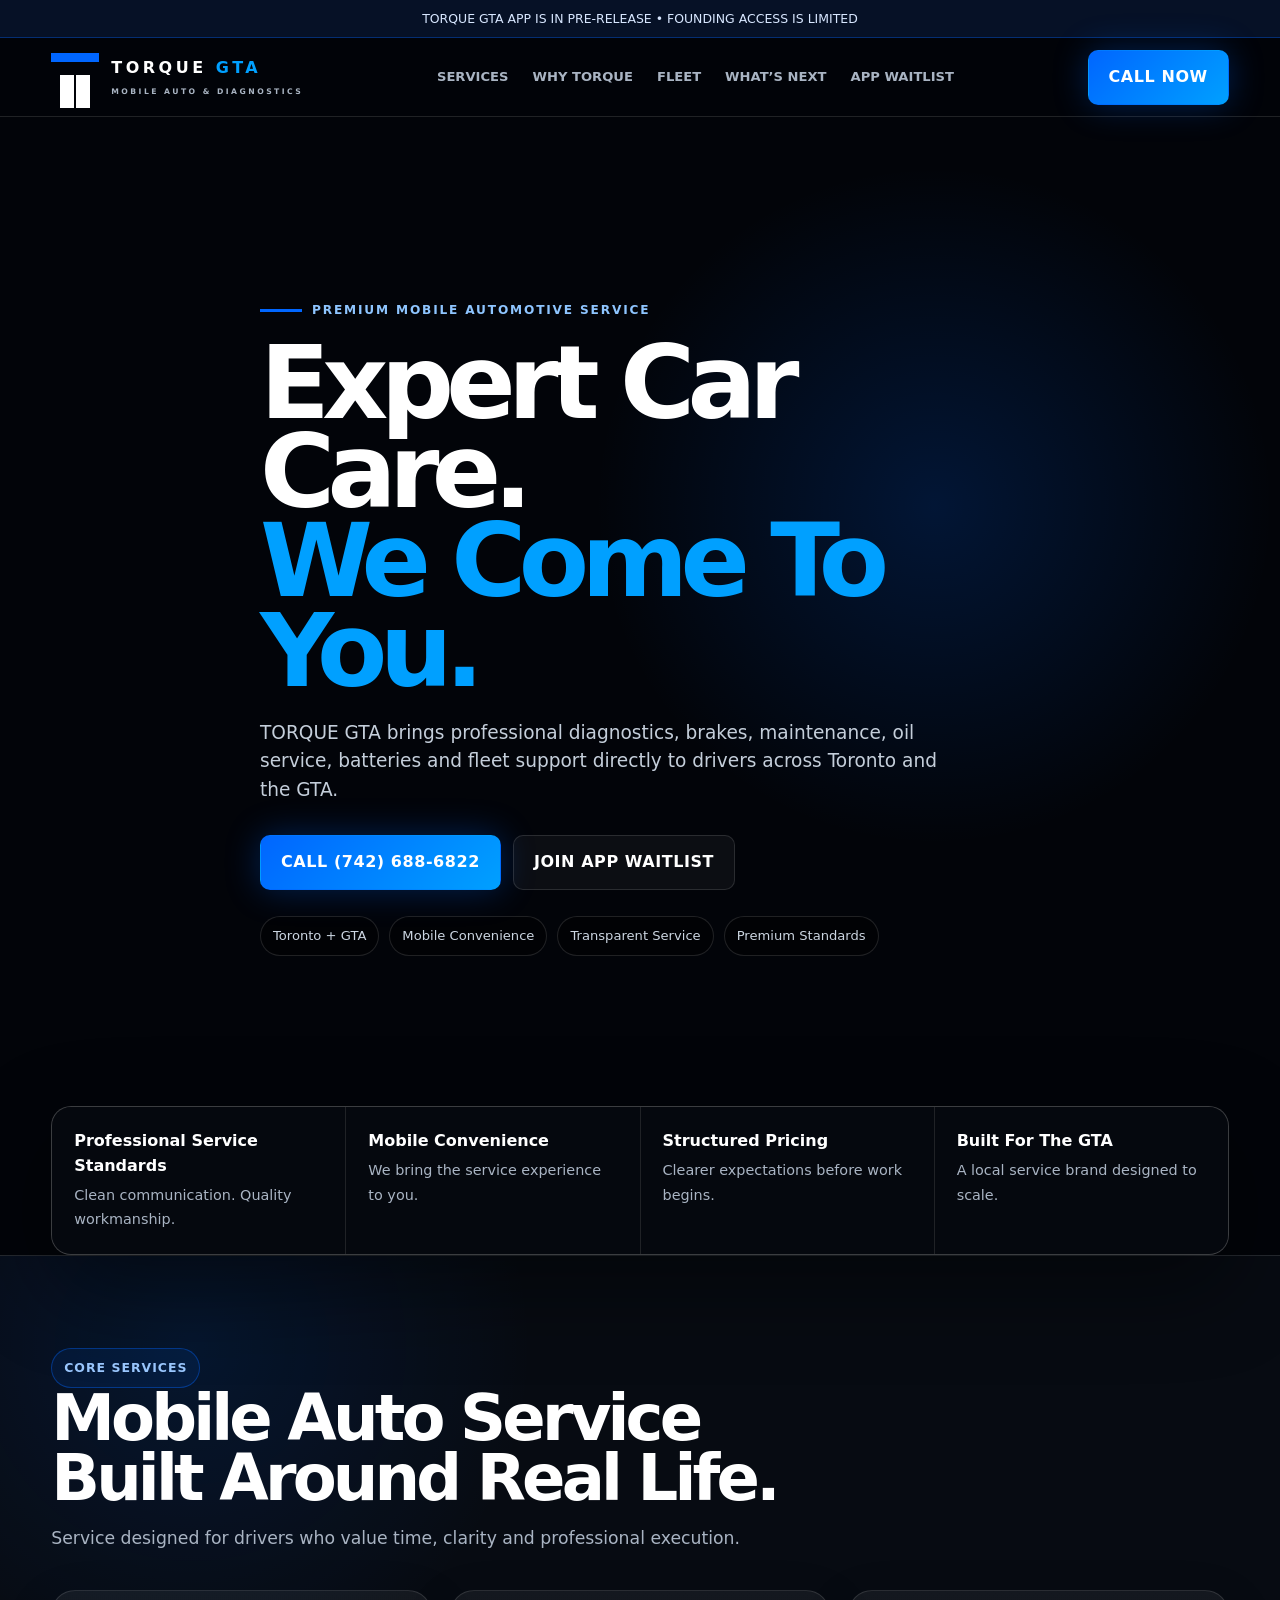
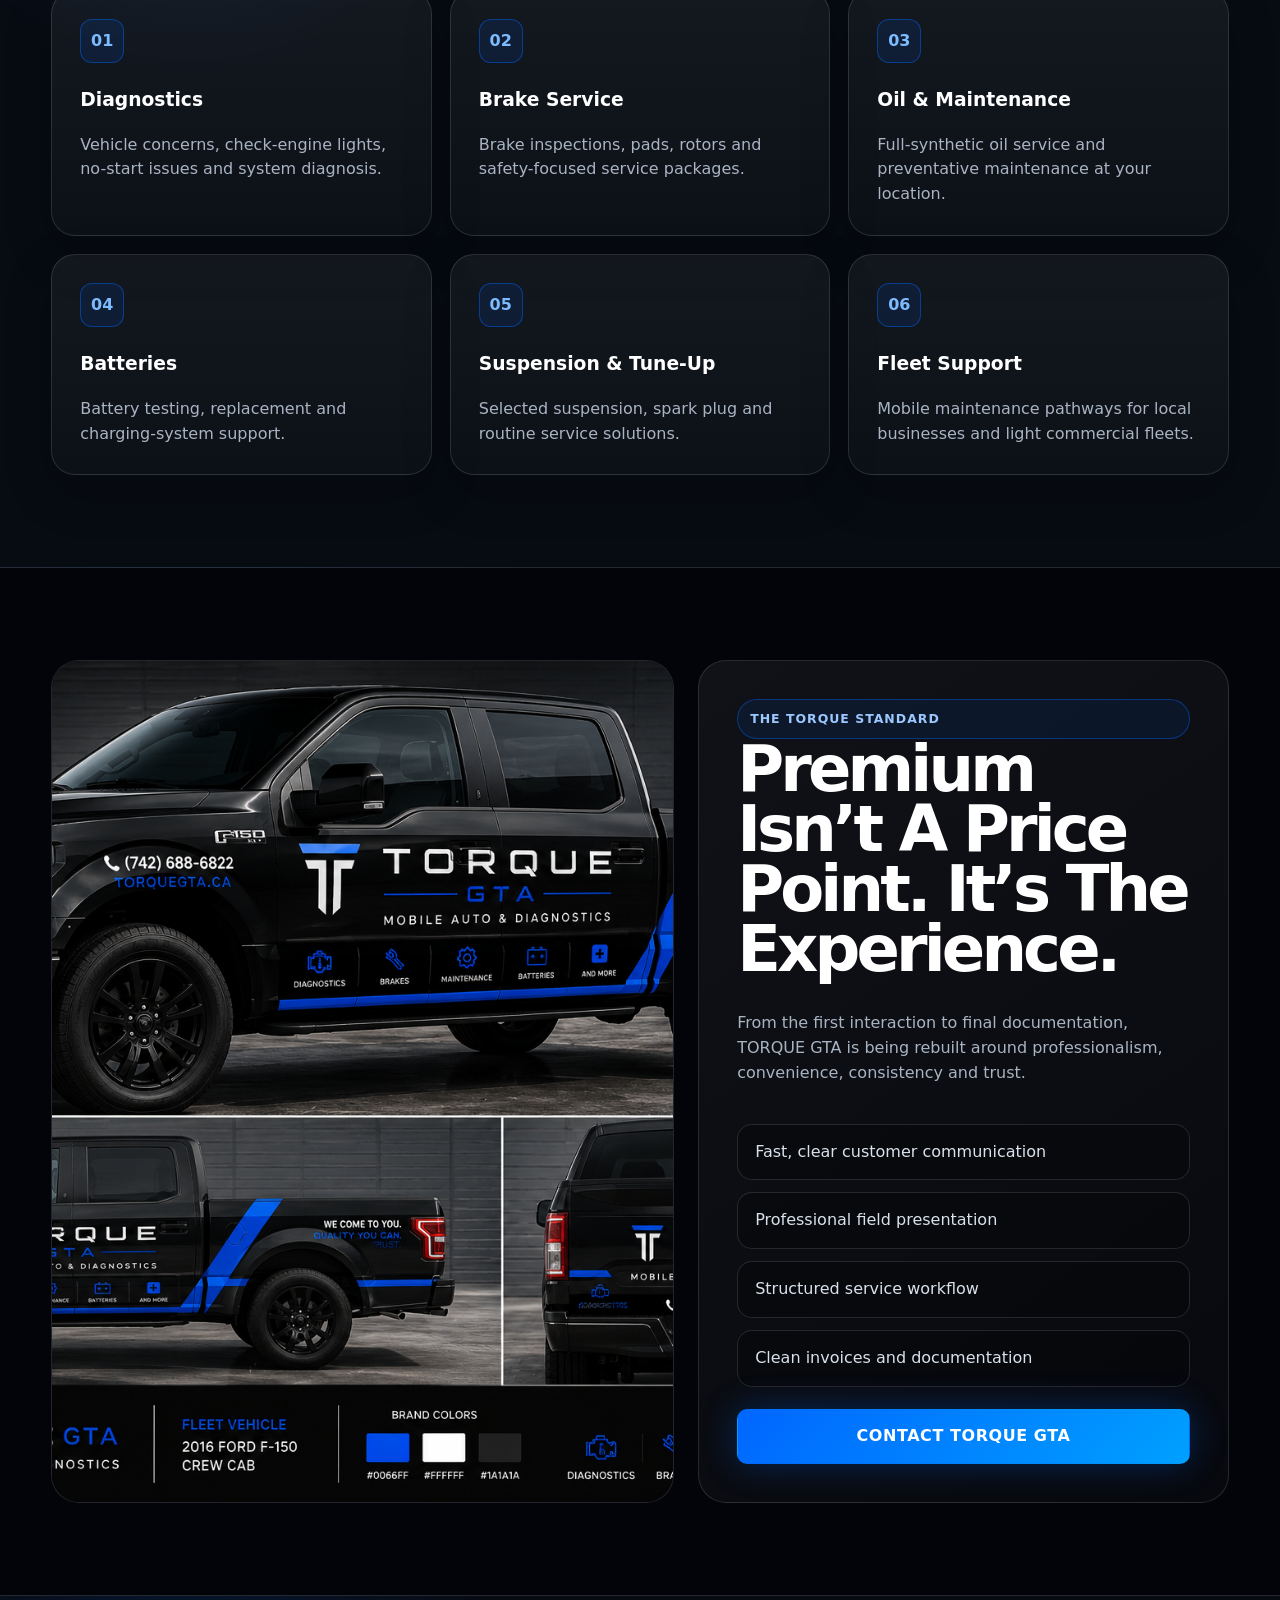
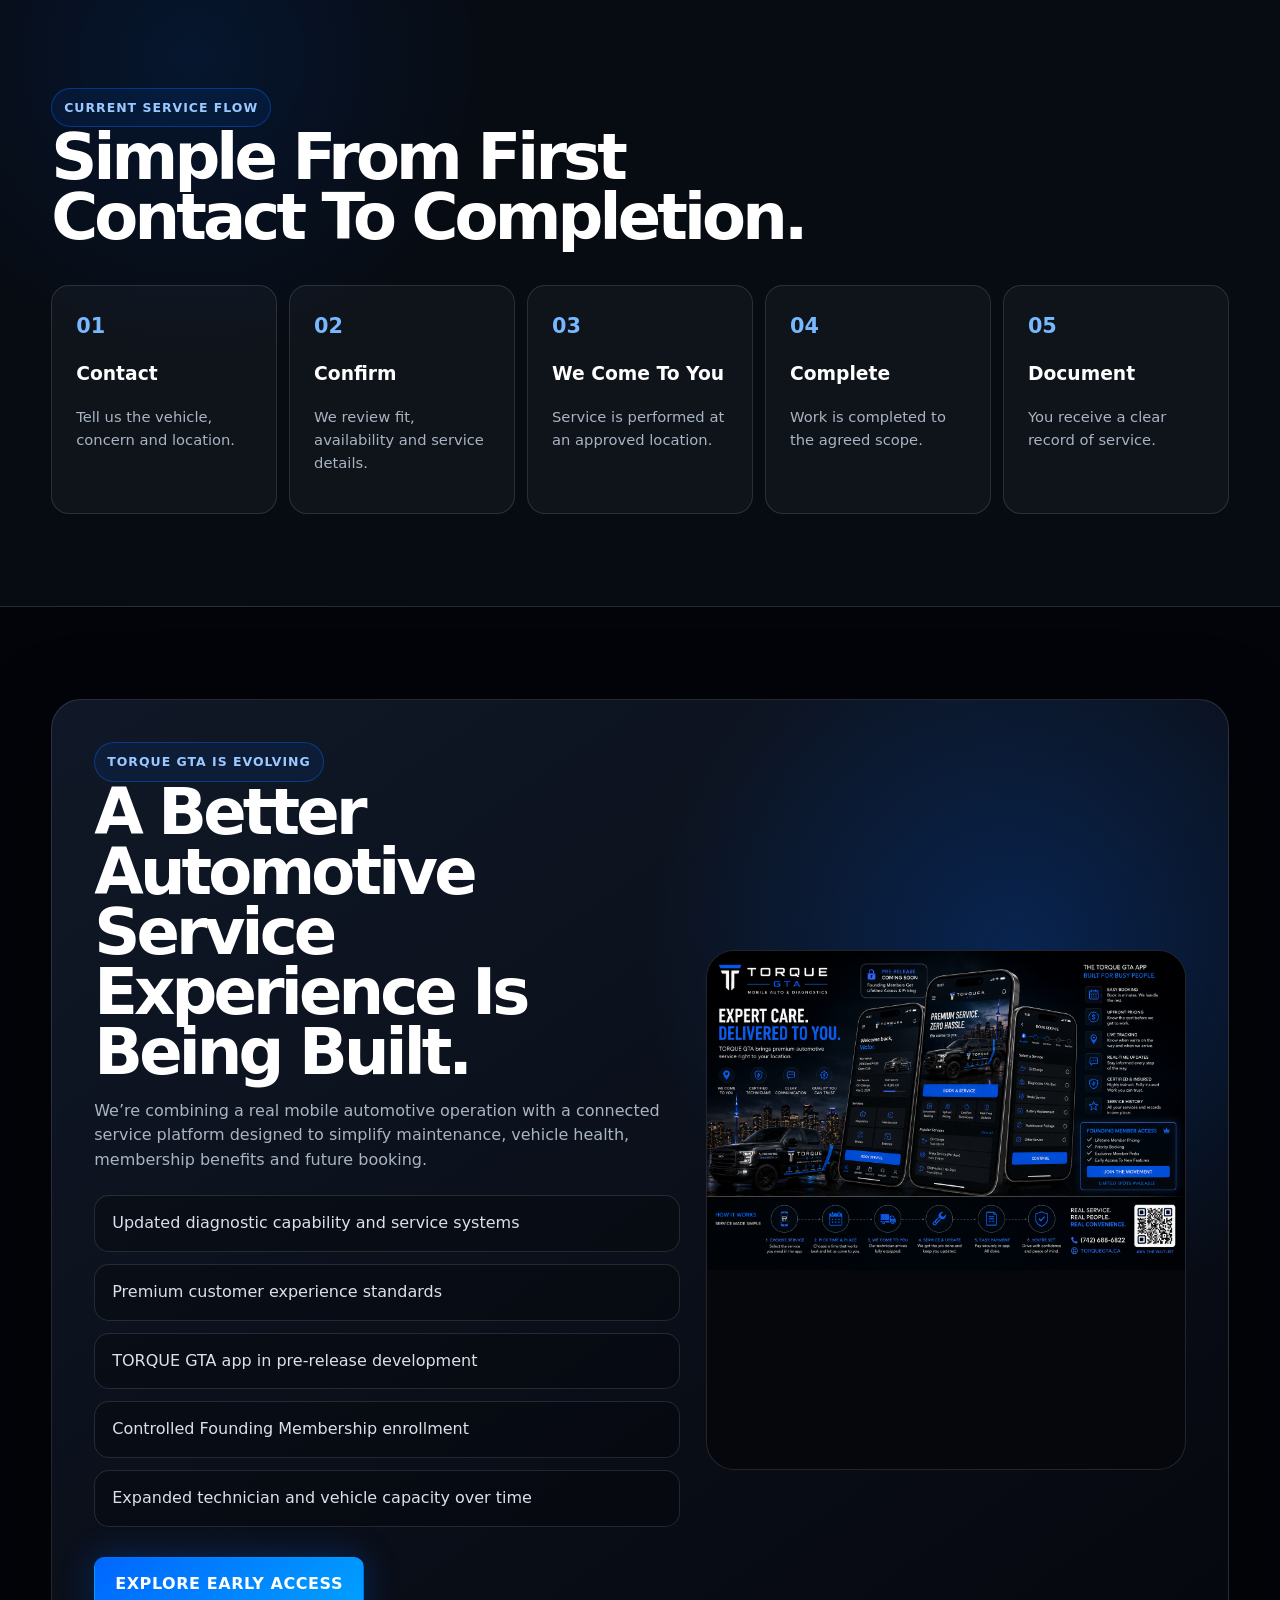
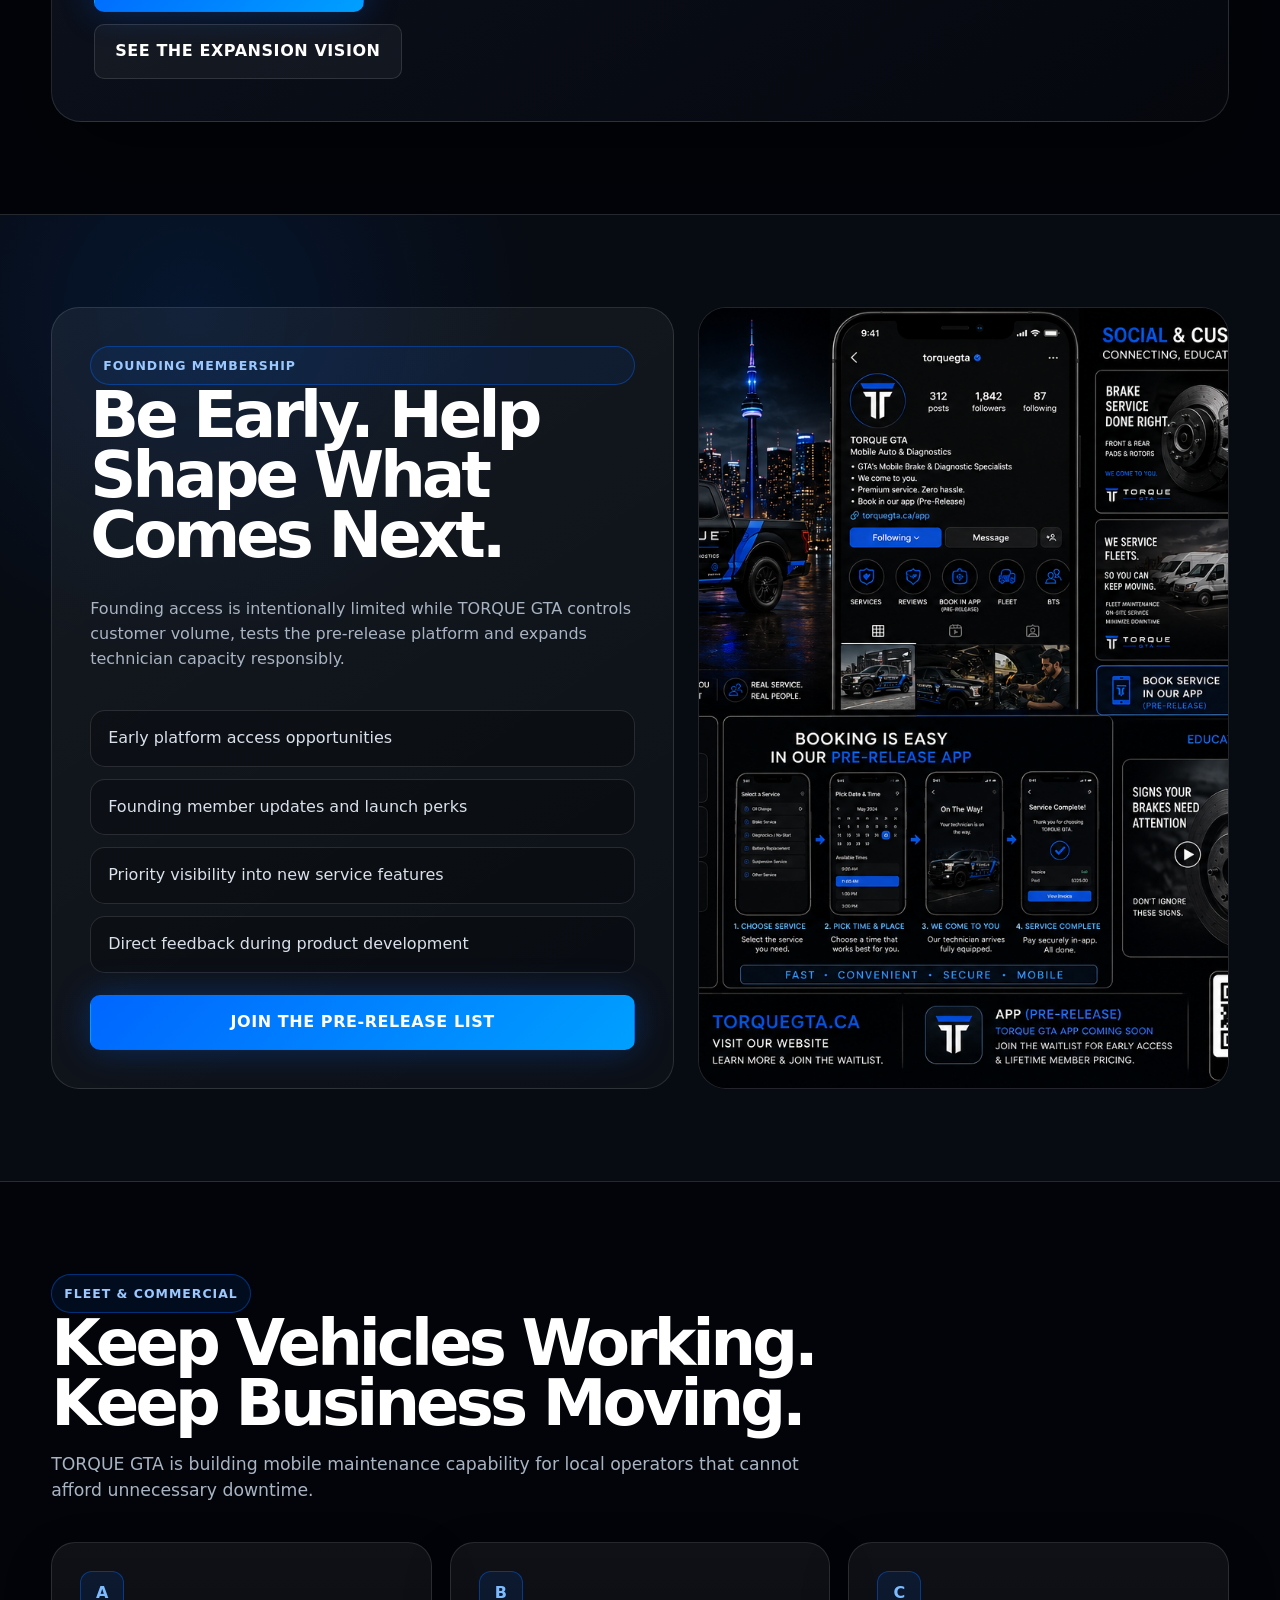
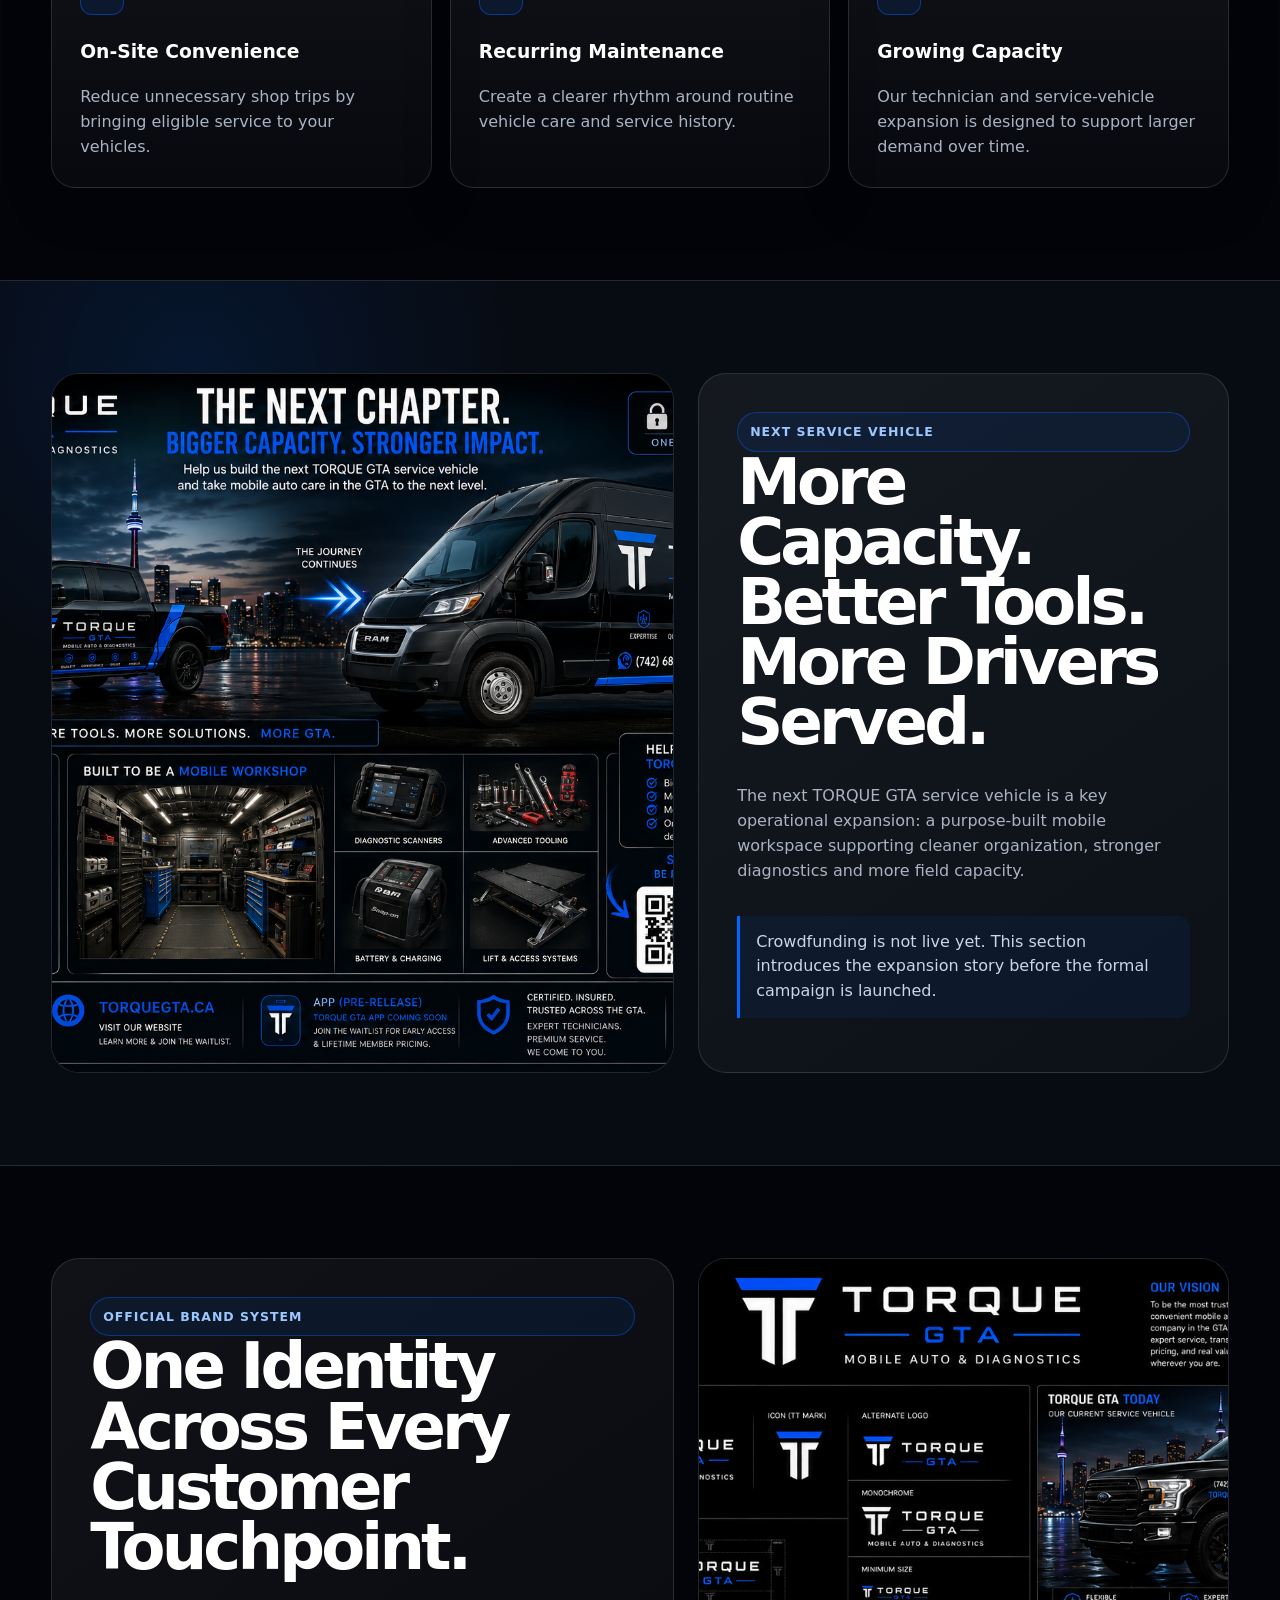
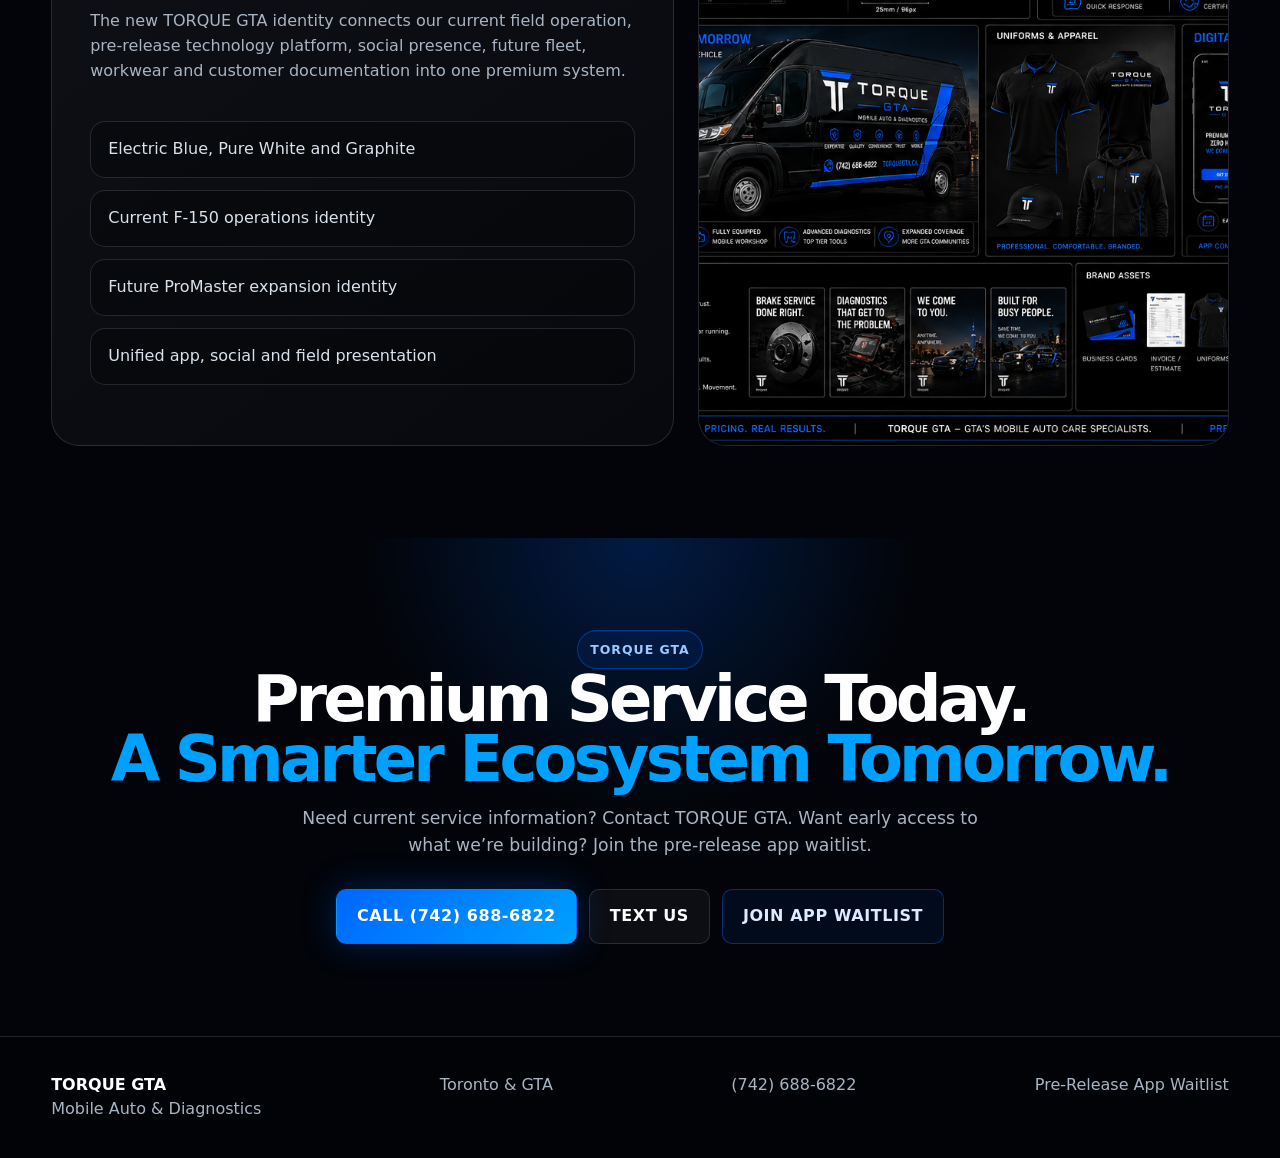
==== commit 070a7eae: "Add files via upload" ====
--- a/index.html
+++ b/index.html
@@ -1,1074 +1,120 @@
 <!doctype html>
 <html lang="en">
+<head>
+<meta charset="utf-8"><meta name="viewport" content="width=device-width,initial-scale=1">
+<title>TORQUE GTA | Premium Mobile Auto & Diagnostics</title>
+<meta name="description" content="Premium mobile automotive service across Toronto and the GTA. Diagnostics, brakes, oil changes, batteries, maintenance and fleet support.">
+<link rel="stylesheet" href="styles.css">
+</head>
+<body>
+<div class="topbar">TORQUE GTA APP IS IN PRE-RELEASE • FOUNDING ACCESS IS LIMITED</div>
+<header><div class="container nav">
+<a class="brand" href="/"><div class="mark"></div><div>TORQUE <span class="blue">GTA</span><small>MOBILE AUTO & DIAGNOSTICS</small></div></a>
+<nav><a href="#services">Services</a><a href="#experience">Why TORQUE</a><a href="#fleet">Fleet</a><a href="#future">What’s Next</a><a href="/app">App Waitlist</a></nav>
+<a class="btn btn-primary" href="tel:7426886822">Call Now</a>
+</div></header>
 
-<head>
-  <meta charset="utf-8">
+<main>
+<section class="hero"><div class="container hero-content">
+<span class="kicker">Premium Mobile Automotive Service</span>
+<h1>Expert Car Care.<br><span class="blue">We Come To You.</span></h1>
+<p class="lead">TORQUE GTA brings professional diagnostics, brakes, maintenance, oil service, batteries and fleet support directly to drivers across Toronto and the GTA.</p>
+<div class="actions"><a class="btn btn-primary" href="tel:7426886822">Call (742) 688-6822</a><a class="btn btn-secondary" href="/app">Join App Waitlist</a></div>
+<div class="hero-note"><span class="chip">Toronto + GTA</span><span class="chip">Mobile Convenience</span><span class="chip">Transparent Service</span><span class="chip">Premium Standards</span></div>
+</div></section>
 
-  <meta
-    name="viewport"
-    content="width=device-width, initial-scale=1"
-  >
+<div class="container trust"><div class="trust-grid">
+<div class="trust-card"><b>Professional Service Standards</b><span>Clean communication. Quality workmanship.</span></div>
+<div class="trust-card"><b>Mobile Convenience</b><span>We bring the service experience to you.</span></div>
+<div class="trust-card"><b>Structured Pricing</b><span>Clearer expectations before work begins.</span></div>
+<div class="trust-card"><b>Built For The GTA</b><span>A local service brand designed to scale.</span></div>
+</div></div>
 
-  <title>
-    TORQUE GTA | Premium Mobile Auto & Diagnostics
-  </title>
+<section id="services" class="dark"><div class="container">
+<div class="section-head"><span class="pill">Core Services</span><h2>Mobile Auto Service Built Around Real Life.</h2><p>Service designed for drivers who value time, clarity and professional execution.</p></div>
+<div class="grid-3">
+<div class="card"><div class="num">01</div><h3>Diagnostics</h3><p>Vehicle concerns, check-engine lights, no-start issues and system diagnosis.</p></div>
+<div class="card"><div class="num">02</div><h3>Brake Service</h3><p>Brake inspections, pads, rotors and safety-focused service packages.</p></div>
+<div class="card"><div class="num">03</div><h3>Oil & Maintenance</h3><p>Full-synthetic oil service and preventative maintenance at your location.</p></div>
+<div class="card"><div class="num">04</div><h3>Batteries</h3><p>Battery testing, replacement and charging-system support.</p></div>
+<div class="card"><div class="num">05</div><h3>Suspension & Tune-Up</h3><p>Selected suspension, spark plug and routine service solutions.</p></div>
+<div class="card"><div class="num">06</div><h3>Fleet Support</h3><p>Mobile maintenance pathways for local businesses and light commercial fleets.</p></div>
+</div></div></section>
 
-  <meta
-    name="description"
-    content="Premium mobile automotive service across Toronto and the GTA. Diagnostics, brakes, oil changes, batteries, maintenance and fleet support."
-  >
+<section id="experience"><div class="container visual-grid">
+<div class="visual"><img src="assets/f150-master-board.PNG" alt="TORQUE GTA premium mobile service vehicle concept"></div>
+<div class="visual-copy"><span class="pill">The TORQUE Standard</span><h2>Premium Isn’t A Price Point. It’s The Experience.</h2><p class="muted">From the first interaction to final documentation, TORQUE GTA is being rebuilt around professionalism, convenience, consistency and trust.</p>
+<div class="list"><div>Fast, clear customer communication</div><div>Professional field presentation</div><div>Structured service workflow</div><div>Clean invoices and documentation</div></div>
+<a class="btn btn-primary" href="tel:7426886822">Contact TORQUE GTA</a></div>
+</div></section>
 
-  <link
-    rel="stylesheet"
-    href="styles.css"
-  >
-</head>
+<section class="dark"><div class="container">
+<div class="section-head"><span class="pill">Current Service Flow</span><h2>Simple From First Contact To Completion.</h2></div>
+<div class="steps">
+<div class="step"><b>01</b><h3>Contact</h3><p>Tell us the vehicle, concern and location.</p></div>
+<div class="step"><b>02</b><h3>Confirm</h3><p>We review fit, availability and service details.</p></div>
+<div class="step"><b>03</b><h3>We Come To You</h3><p>Service is performed at an approved location.</p></div>
+<div class="step"><b>04</b><h3>Complete</h3><p>Work is completed to the agreed scope.</p></div>
+<div class="step"><b>05</b><h3>Document</h3><p>You receive a clear record of service.</p></div>
+</div></div></section>
 
-<body>
+<section id="future"><div class="container banner split">
+<div><span class="pill">TORQUE GTA Is Evolving</span><h2>A Better Automotive Service Experience Is Being Built.</h2><p class="muted">We’re combining a real mobile automotive operation with a connected service platform designed to simplify maintenance, vehicle health, membership benefits and future booking.</p>
+<div class="list"><div>Updated diagnostic capability and service systems</div><div>Premium customer experience standards</div><div>TORQUE GTA app in pre-release development</div><div>Controlled Founding Membership enrollment</div><div>Expanded technician and vehicle capacity over time</div></div>
+<div class="actions"><a class="btn btn-primary" href="/app">Explore Early Access</a><a class="btn btn-secondary" href="#vehicle">See The Expansion Vision</a></div></div>
+<div class="visual" style="min-height:520px"><img src="assets/booking-funnel.PNG" alt="TORQUE GTA service ecosystem concept"></div>
+</div></section>
 
-  <!-- =====================================================
-       PRE-RELEASE ANNOUNCEMENT BAR
-  ====================================================== -->
+<section class="dark"><div class="container visual-grid">
+<div class="visual-copy"><span class="pill">Founding Membership</span><h2>Be Early. Help Shape What Comes Next.</h2><p class="muted">Founding access is intentionally limited while TORQUE GTA controls customer volume, tests the pre-release platform and expands technician capacity responsibly.</p>
+<div class="list"><div>Early platform access opportunities</div><div>Founding member updates and launch perks</div><div>Priority visibility into new service features</div><div>Direct feedback during product development</div></div>
+<a class="btn btn-primary" href="/app">Join The Pre-Release List</a></div>
+<div class="visual"><img src="assets/instagram-pack.PNG" alt="TORQUE GTA brand and customer experience system"></div>
+</div></section>
 
-  <div class="topbar">
-    TORQUE GTA APP IS IN PRE-RELEASE • FOUNDING ACCESS IS LIMITED
-  </div>
+<section id="fleet"><div class="container">
+<div class="section-head"><span class="pill">Fleet & Commercial</span><h2>Keep Vehicles Working. Keep Business Moving.</h2><p>TORQUE GTA is building mobile maintenance capability for local operators that cannot afford unnecessary downtime.</p></div>
+<div class="grid-3">
+<div class="card"><div class="num">A</div><h3>On-Site Convenience</h3><p>Reduce unnecessary shop trips by bringing eligible service to your vehicles.</p></div>
+<div class="card"><div class="num">B</div><h3>Recurring Maintenance</h3><p>Create a clearer rhythm around routine vehicle care and service history.</p></div>
+<div class="card"><div class="num">C</div><h3>Growing Capacity</h3><p>Our technician and service-vehicle expansion is designed to support larger demand over time.</p></div>
+</div></div></section>
+
+<section id="vehicle" class="dark"><div class="container visual-grid">
+<div class="visual"><img src="assets/future-expansion.PNG" alt="TORQUE GTA future service vehicle vision"></div>
+<div class="visual-copy"><span class="pill">Next Service Vehicle</span><h2>More Capacity. Better Tools. More Drivers Served.</h2><p class="muted">The next TORQUE GTA service vehicle is a key operational expansion: a purpose-built mobile workspace supporting cleaner organization, stronger diagnostics and more field capacity.</p>
+<p class="notice">Crowdfunding is not live yet. This section introduces the expansion story before the formal campaign is launched.</p>
+</div></div></section>
 
 
-  <!-- =====================================================
-       HEADER / NAVIGATION
-  ====================================================== -->
+<section>
+  <div class="container visual-grid">
+    <div class="visual-copy">
+      <span class="pill">Official Brand System</span>
+      <h2>One Identity Across Every Customer Touchpoint.</h2>
+      <p class="muted">
+        The new TORQUE GTA identity connects our current field operation,
+        pre-release technology platform, social presence, future fleet,
+        workwear and customer documentation into one premium system.
+      </p>
+      <div class="list">
+        <div>Electric Blue, Pure White and Graphite</div>
+        <div>Current F-150 operations identity</div>
+        <div>Future ProMaster expansion identity</div>
+        <div>Unified app, social and field presentation</div>
+      </div>
+    </div>
+    <div class="visual">
+      <img
+        src="assets/brand-identity.PNG"
+        alt="TORQUE GTA official brand identity master board"
+      >
+    </div>
+  </div>
+</section>
 
-  <header>
-
-    <div class="container nav">
-
-      <a
-        class="brand"
-        href="/"
-        aria-label="TORQUE GTA Home"
-      >
-
-        <div class="mark"></div>
-
-        <div>
-          TORQUE <span class="blue">GTA</span>
-
-          <small>
-            MOBILE AUTO & DIAGNOSTICS
-          </small>
-        </div>
-
-      </a>
-
-
-      <nav aria-label="Primary navigation">
-
-        <a href="#services">
-          Services
-        </a>
-
-        <a href="#experience">
-          Why TORQUE
-        </a>
-
-        <a href="#fleet">
-          Fleet
-        </a>
-
-        <a href="#future">
-          What’s Next
-        </a>
-
-        <a href="/app">
-          App Waitlist
-        </a>
-
-      </nav>
-
-
-      <a
-        class="btn btn-primary"
-        href="tel:7426886822"
-      >
-        Call Now
-      </a>
-
-    </div>
-
-  </header>
-
-
-  <!-- =====================================================
-       MAIN CONTENT
-  ====================================================== -->
-
-  <main>
-
-
-    <!-- ===================================================
-         HERO
-    ==================================================== -->
-
-    <section class="hero">
-
-      <div class="container hero-content">
-
-        <span class="kicker">
-          Premium Mobile Automotive Service
-        </span>
-
-        <h1>
-          Expert Car Care.
-          <br>
-
-          <span class="blue">
-            We Come To You.
-          </span>
-        </h1>
-
-
-        <p class="lead">
-
-          TORQUE GTA brings professional diagnostics,
-          brakes, maintenance, oil service, batteries
-          and fleet support directly to drivers across
-          Toronto and the GTA.
-
-        </p>
-
-
-        <div class="actions">
-
-          <a
-            class="btn btn-primary"
-            href="tel:7426886822"
-          >
-            Call (742) 688-6822
-          </a>
-
-
-          <a
-            class="btn btn-secondary"
-            href="/app"
-          >
-            Join App Waitlist
-          </a>
-
-        </div>
-
-
-        <div class="hero-note">
-
-          <span class="chip">
-            Toronto + GTA
-          </span>
-
-          <span class="chip">
-            Mobile Convenience
-          </span>
-
-          <span class="chip">
-            Transparent Service
-          </span>
-
-          <span class="chip">
-            Premium Standards
-          </span>
-
-        </div>
-
-      </div>
-
-    </section>
-
-
-    <!-- ===================================================
-         TRUST STRIP
-    ==================================================== -->
-
-    <div class="container trust">
-
-      <div class="trust-grid">
-
-
-        <div class="trust-card">
-
-          <b>
-            Professional Service Standards
-          </b>
-
-          <span>
-            Clean communication. Quality workmanship.
-          </span>
-
-        </div>
-
-
-        <div class="trust-card">
-
-          <b>
-            Mobile Convenience
-          </b>
-
-          <span>
-            We bring the service experience to you.
-          </span>
-
-        </div>
-
-
-        <div class="trust-card">
-
-          <b>
-            Structured Pricing
-          </b>
-
-          <span>
-            Clearer expectations before work begins.
-          </span>
-
-        </div>
-
-
-        <div class="trust-card">
-
-          <b>
-            Built For The GTA
-          </b>
-
-          <span>
-            A local service brand designed to scale.
-          </span>
-
-        </div>
-
-      </div>
-
-    </div>
-
-
-    <!-- ===================================================
-         SERVICES
-    ==================================================== -->
-
-    <section
-      id="services"
-      class="dark"
-    >
-
-      <div class="container">
-
-        <div class="section-head">
-
-          <span class="pill">
-            Core Services
-          </span>
-
-          <h2>
-            Mobile Auto Service Built Around Real Life.
-          </h2>
-
-          <p>
-
-            Service designed for drivers who value
-            time, clarity and professional execution.
-
-          </p>
-
-        </div>
-
-
-        <div class="grid-3">
-
-
-          <!-- Diagnostics -->
-
-          <div class="card">
-
-            <div class="num">
-              01
-            </div>
-
-            <h3>
-              Diagnostics
-            </h3>
-
-            <p>
-
-              Vehicle concerns, check-engine lights,
-              no-start issues and system diagnosis.
-
-            </p>
-
-          </div>
-
-
-          <!-- Brakes -->
-
-          <div class="card">
-
-            <div class="num">
-              02
-            </div>
-
-            <h3>
-              Brake Service
-            </h3>
-
-            <p>
-
-              Brake inspections, pads, rotors and
-              safety-focused service packages.
-
-            </p>
-
-          </div>
-
-
-          <!-- Oil / Maintenance -->
-
-          <div class="card">
-
-            <div class="num">
-              03
-            </div>
-
-            <h3>
-              Oil & Maintenance
-            </h3>
-
-            <p>
-
-              Full-synthetic oil service and
-              preventative maintenance at your location.
-
-            </p>
-
-          </div>
-
-
-          <!-- Batteries -->
-
-          <div class="card">
-
-            <div class="num">
-              04
-            </div>
-
-            <h3>
-              Batteries
-            </h3>
-
-            <p>
-
-              Battery testing, replacement and
-              charging-system support.
-
-            </p>
-
-          </div>
-
-
-          <!-- Suspension -->
-
-          <div class="card">
-
-            <div class="num">
-              05
-            </div>
-
-            <h3>
-              Suspension & Tune-Up
-            </h3>
-
-            <p>
-
-              Selected suspension, spark plug and
-              routine service solutions.
-
-            </p>
-
-          </div>
-
-
-          <!-- Fleet -->
-
-          <div class="card">
-
-            <div class="num">
-              06
-            </div>
-
-            <h3>
-              Fleet Support
-            </h3>
-
-            <p>
-
-              Mobile maintenance pathways for local
-              businesses and light commercial fleets.
-
-            </p>
-
-          </div>
-
-        </div>
-
-      </div>
-
-    </section>
-
-
-    <!-- ===================================================
-         TORQUE STANDARD
-    ==================================================== -->
-
-    <section id="experience">
-
-      <div class="container visual-grid">
-
-
-        <div class="visual">
-
-          <img
-            src="assets/van-wrap.jpg"
-            alt="TORQUE GTA premium mobile service vehicle concept"
-            loading="lazy"
-          >
-
-        </div>
-
-
-        <div class="visual-copy">
-
-          <span class="pill">
-            The TORQUE Standard
-          </span>
-
-          <h2>
-            Premium Isn’t A Price Point.
-            It’s The Experience.
-          </h2>
-
-
-          <p class="muted">
-
-            From the first interaction to final
-            documentation, TORQUE GTA is being rebuilt
-            around professionalism, convenience,
-            consistency and trust.
-
-          </p>
-
-
-          <div class="list">
-
-            <div>
-              Fast, clear customer communication
-            </div>
-
-            <div>
-              Professional field presentation
-            </div>
-
-            <div>
-              Structured service workflow
-            </div>
-
-            <div>
-              Clean invoices and documentation
-            </div>
-
-          </div>
-
-
-          <a
-            class="btn btn-primary"
-            href="tel:7426886822"
-          >
-            Contact TORQUE GTA
-          </a>
-
-        </div>
-
-      </div>
-
-    </section>
-
-
-    <!-- ===================================================
-         SERVICE FLOW
-    ==================================================== -->
-
-    <section class="dark">
-
-      <div class="container">
-
-        <div class="section-head">
-
-          <span class="pill">
-            Current Service Flow
-          </span>
-
-          <h2>
-            Simple From First Contact To Completion.
-          </h2>
-
-        </div>
-
-
-        <div class="steps">
-
-
-          <div class="step">
-
-            <b>
-              01
-            </b>
-
-            <h3>
-              Contact
-            </h3>
-
-            <p>
-              Tell us the vehicle, concern and location.
-            </p>
-
-          </div>
-
-
-          <div class="step">
-
-            <b>
-              02
-            </b>
-
-            <h3>
-              Confirm
-            </h3>
-
-            <p>
-              We review fit, availability and service details.
-            </p>
-
-          </div>
-
-
-          <div class="step">
-
-            <b>
-              03
-            </b>
-
-            <h3>
-              We Come To You
-            </h3>
-
-            <p>
-              Service is performed at an approved location.
-            </p>
-
-          </div>
-
-
-          <div class="step">
-
-            <b>
-              04
-            </b>
-
-            <h3>
-              Complete
-            </h3>
-
-            <p>
-              Work is completed to the agreed scope.
-            </p>
-
-          </div>
-
-
-          <div class="step">
-
-            <b>
-              05
-            </b>
-
-            <h3>
-              Document
-            </h3>
-
-            <p>
-              You receive a clear record of service.
-            </p>
-
-          </div>
-
-        </div>
-
-      </div>
-
-    </section>
-
-
-    <!-- ===================================================
-         TORQUE GTA IS EVOLVING
-    ==================================================== -->
-
-    <section id="future">
-
-      <div class="container banner split">
-
-
-        <div>
-
-          <span class="pill">
-            TORQUE GTA Is Evolving
-          </span>
-
-          <h2>
-            A Better Automotive Service Experience
-            Is Being Built.
-          </h2>
-
-
-          <p class="muted">
-
-            We’re combining a real mobile automotive
-            operation with a connected service platform
-            designed to simplify maintenance, vehicle
-            health, membership benefits and future
-            booking.
-
-          </p>
-
-
-          <div class="list">
-
-            <div>
-              Updated diagnostic capability and service systems
-            </div>
-
-            <div>
-              Premium customer experience standards
-            </div>
-
-            <div>
-              TORQUE GTA app in pre-release development
-            </div>
-
-            <div>
-              Controlled Founding Membership enrollment
-            </div>
-
-            <div>
-              Expanded technician and vehicle capacity over time
-            </div>
-
-          </div>
-
-
-          <div class="actions">
-
-            <a
-              class="btn btn-primary"
-              href="/app"
-            >
-              Explore Early Access
-            </a>
-
-
-            <a
-              class="btn btn-secondary"
-              href="#vehicle"
-            >
-              See The Expansion Vision
-            </a>
-
-          </div>
-
-        </div>
-
-
-        <div
-          class="visual"
-          style="min-height:520px"
-        >
-
-          <img
-            src="assets/booking-funnel.jpg"
-            alt="TORQUE GTA service ecosystem concept"
-            loading="lazy"
-          >
-
-        </div>
-
-      </div>
-
-    </section>
-
-
-    <!-- ===================================================
-         FOUNDING MEMBERSHIP
-    ==================================================== -->
-
-    <section class="dark">
-
-      <div class="container visual-grid">
-
-
-        <div class="visual-copy">
-
-          <span class="pill">
-            Founding Membership
-          </span>
-
-          <h2>
-            Be Early.
-            Help Shape What Comes Next.
-          </h2>
-
-
-          <p class="muted">
-
-            Founding access is intentionally limited
-            while TORQUE GTA controls customer volume,
-            tests the pre-release platform and expands
-            technician capacity responsibly.
-
-          </p>
-
-
-          <div class="list">
-
-            <div>
-              Early platform access opportunities
-            </div>
-
-            <div>
-              Founding member updates and launch perks
-            </div>
-
-            <div>
-              Priority visibility into new service features
-            </div>
-
-            <div>
-              Direct feedback during product development
-            </div>
-
-          </div>
-
-
-          <a
-            class="btn btn-primary"
-            href="/app"
-          >
-            Join The Pre-Release List
-          </a>
-
-        </div>
-
-
-        <div class="visual">
-
-          <img
-            src="assets/instagram-pack.jpg"
-            alt="TORQUE GTA brand and customer experience system"
-            loading="lazy"
-          >
-
-        </div>
-
-      </div>
-
-    </section>
-
-
-    <!-- ===================================================
-         FLEET
-    ==================================================== -->
-
-    <section id="fleet">
-
-      <div class="container">
-
-        <div class="section-head">
-
-          <span class="pill">
-            Fleet & Commercial
-          </span>
-
-          <h2>
-            Keep Vehicles Working.
-            Keep Business Moving.
-          </h2>
-
-
-          <p>
-
-            TORQUE GTA is building mobile maintenance
-            capability for local operators that cannot
-            afford unnecessary downtime.
-
-          </p>
-
-        </div>
-
-
-        <div class="grid-3">
-
-
-          <div class="card">
-
-            <div class="num">
-              A
-            </div>
-
-            <h3>
-              On-Site Convenience
-            </h3>
-
-            <p>
-
-              Reduce unnecessary shop trips by bringing
-              eligible service to your vehicles.
-
-            </p>
-
-          </div>
-
-
-          <div class="card">
-
-            <div class="num">
-              B
-            </div>
-
-            <h3>
-              Recurring Maintenance
-            </h3>
-
-            <p>
-
-              Create a clearer rhythm around routine
-              vehicle care and service history.
-
-            </p>
-
-          </div>
-
-
-          <div class="card">
-
-            <div class="num">
-              C
-            </div>
-
-            <h3>
-              Growing Capacity
-            </h3>
-
-            <p>
-
-              Our technician and service-vehicle
-              expansion is designed to support larger
-              demand over time.
-
-            </p>
-
-          </div>
-
-        </div>
-
-      </div>
-
-    </section>
-
-
-    <!-- ===================================================
-         FUTURE SERVICE VEHICLE
-    ==================================================== -->
-
-    <section
-      id="vehicle"
-      class="dark"
-    >
-
-      <div class="container visual-grid">
-
-
-        <div class="visual">
-
-          <img
-            src="assets/google-cover.jpg"
-            alt="TORQUE GTA future service vehicle vision"
-            loading="lazy"
-          >
-
-        </div>
-
-
-        <div class="visual-copy">
-
-          <span class="pill">
-            Next Service Vehicle
-          </span>
-
-          <h2>
-            More Capacity.
-            Better Tools.
-            More Drivers Served.
-          </h2>
-
-
-          <p class="muted">
-
-            The next TORQUE GTA service vehicle is a key
-            operational expansion: a purpose-built mobile
-            workspace supporting cleaner organization,
-            stronger diagnostics and more field capacity.
-
-          </p>
-
-
-          <p class="notice">
-
-            Crowdfunding is not live yet. This section
-            introduces the expansion story before the
-            formal campaign is launched.
-
-          </p>
-
-        </div>
-
-      </div>
-
-    </section>
-
-
-    <!-- ===================================================
-         FINAL CTA
-    ==================================================== -->
-
-    <section class="cta">
-
-      <div class="container">
-
-        <span class="pill">
-          TORQUE GTA
-        </span>
-
-
-        <h2>
-
-          Premium Service Today.
-
-          <br>
-
-          <span class="blue">
-            A Smarter Ecosystem Tomorrow.
-          </span>
-
-        </h2>
-
-
-        <p>
-
-          Need current service information?
-          Contact TORQUE GTA.
-
-          Want early access to what we’re building?
-          Join the pre-release app waitlist.
-
-        </p>
-
-
-        <div
-          class="actions"
-          style="justify-content:center"
-        >
-
-          <a
-            class="btn btn-primary"
-            href="tel:7426886822"
-          >
-            Call (742) 688-6822
-          </a>
-
-
-          <a
-            class="btn btn-secondary"
-            href="sms:+17426886822"
-          >
-            Text Us
-          </a>
-
-
-          <a
-            class="btn btn-ghost"
-            href="/app"
-          >
-            Join App Waitlist
-          </a>
-
-        </div>
-
-      </div>
-
-    </section>
-
-  </main>
-
-
-  <!-- =====================================================
-       FOOTER
-  ====================================================== -->
-
-  <footer>
-
-    <div class="container footer">
-
-      <div>
-
-        <strong>
-          TORQUE GTA
-        </strong>
-
-        <br>
-
-        Mobile Auto & Diagnostics
-
-      </div>
-
-
-      <div>
-        Serving Toronto & the GTA
-      </div>
-
-
-      <div>
-
-        <a href="tel:7426886822">
-          (742) 688-6822
-        </a>
-
-      </div>
-
-
-      <div>
-
-        <a href="/app">
-          Pre-Release App Waitlist
-        </a>
-
-      </div>
-
-    </div>
-
-  </footer>
-
-</body>
-
-</html>
+<section class="cta"><div class="container"><span class="pill">TORQUE GTA</span><h2>Premium Service Today.<br><span class="blue">A Smarter Ecosystem Tomorrow.</span></h2><p>Need current service information? Contact TORQUE GTA. Want early access to what we’re building? Join the pre-release app waitlist.</p>
+<div class="actions" style="justify-content:center"><a class="btn btn-primary" href="tel:7426886822">Call (742) 688-6822</a><a class="btn btn-secondary" href="sms:+17426886822">Text Us</a><a class="btn btn-ghost" href="/app">Join App Waitlist</a></div></div></section>
+</main>
+<footer><div class="container footer"><div><strong>TORQUE GTA</strong><br>Mobile Auto & Diagnostics</div><div>Toronto & GTA</div><div><a href="tel:7426886822">(742) 688-6822</a></div><div><a href="/app">Pre-Release App Waitlist</a></div></div></footer>
+</body></html>
--- a/styles.css
+++ b/styles.css
@@ -1,2 +1,683 @@
-
-*{box-sizing:border-box}body{margin:0;background:#020202;color:#f7f7f7;font-family:Arial,Helvetica,sans-serif;line-height:1.45}a{text-decoration:none;color:inherit}img{max-width:100%;display:block}.container{width:min(1280px,calc(100% - 48px));margin:auto}.red{color:#ff2020}.muted{color:#bbb}.btn{display:inline-flex;align-items:center;justify-content:center;gap:10px;min-height:48px;padding:0 24px;border-radius:8px;font-weight:900;text-transform:uppercase;font-size:14px;border:1px solid transparent}.btn-primary{background:#ff1f1f;color:white;box-shadow:0 14px 34px #ff1f1f25}.btn-secondary{background:#080808;border-color:#555}.site-header{position:sticky;top:0;z-index:20;background:#050505ee;backdrop-filter:blur(12px);border-bottom:1px solid #171717}.nav{height:94px;display:flex;align-items:center;justify-content:space-between;gap:24px}.brand img{width:210px}.nav-links{display:flex;gap:28px;text-transform:uppercase;font-weight:900;font-size:13px}.nav-links a.active,.nav-links a:hover{color:white;border-bottom:3px solid #ff2020;padding-bottom:12px}.menu-toggle{display:none}.hero{position:relative;overflow:hidden;background:radial-gradient(circle at 70% 20%,#ff202033,transparent 32%),linear-gradient(90deg,#050505,#090909)}.hero:before{content:"";position:absolute;inset:0;background:url('logo-hero.png') no-repeat calc(100% - 40px) 52%/680px auto;opacity:.2}.hero-inner{position:relative;min-height:660px;display:grid;grid-template-columns:1fr .95fr;align-items:center;gap:44px}.eyebrow{color:#ff2020;text-transform:uppercase;font-weight:900;letter-spacing:.08em}.hero h1,.page-hero h1{font-size:clamp(48px,7vw,94px);line-height:.9;text-transform:uppercase;margin:15px 0 18px;letter-spacing:-.05em}.hero p,.page-hero p{font-size:20px;max-width:660px;color:#e7e7e7}.hero-actions,.cta-row{display:flex;gap:14px;flex-wrap:wrap}.rating{margin-top:24px;display:flex;gap:12px;align-items:center}.stars{color:#ffd632;letter-spacing:2px}.avatar{display:inline-grid;place-items:center;width:34px;height:34px;border-radius:50%;background:#eee;color:#111;margin-left:-8px;border:2px solid #111;font-weight:900}.avatar:first-child{margin-left:0}.hero-card{border:1px solid #262626;background:#0d0d0f;border-radius:12px;padding:18px;box-shadow:0 24px 55px #000a}.hero-card img{border-radius:10px}.trust{margin-top:-28px;position:relative;z-index:3}.trust-grid{display:grid;grid-template-columns:repeat(4,1fr);background:#121214;border:1px solid #28282d;border-radius:12px;overflow:hidden;box-shadow:0 16px 40px #0008}.trust-item{padding:22px;display:flex;gap:14px;align-items:center;border-right:1px solid #28282d}.trust-item:last-child{border-right:0}.icon{width:42px;height:42px;border:2px solid #ff2020;color:#ff2020;border-radius:50%;display:grid;place-items:center;font-weight:900}.section{padding:60px 0}.section-head{text-align:center;margin-bottom:32px}.section-head h2{font-size:clamp(36px,5vw,58px);text-transform:uppercase;line-height:.95;margin:0}.services{display:grid;grid-template-columns:repeat(6,1fr);gap:14px}.service{min-height:230px;text-align:center;border:1px solid #28282d;border-radius:12px;background:linear-gradient(145deg,#151518,#080809);padding:26px 16px;display:flex;flex-direction:column;justify-content:space-between;box-shadow:0 14px 38px #0008}.service .sicon{font-size:32px;color:#ff2020}.service h3{text-transform:uppercase;margin:10px 0}.price{color:#ff2020;font-weight:900;text-transform:uppercase}.split{display:grid;grid-template-columns:1fr 1fr;border:1px solid #28282d;border-radius:16px;background:#0c0c0e;overflow:hidden}.panel{padding:45px}.panel h2{font-size:clamp(42px,5vw,70px);line-height:.9;text-transform:uppercase;margin:0 0 20px}.photo{background:#020202;display:grid;place-items:center;min-height:340px}.photo img{width:86%}.check{list-style:none;padding:0}.check li{margin:12px 0}.check li:before{content:'✓';color:#ff2020;font-weight:900;margin-right:10px}.calcbox{border:1px solid #28282d;background:linear-gradient(145deg,#151518,#080809);border-radius:12px;padding:24px;box-shadow:0 14px 38px #0008}.calc-grid{display:grid;grid-template-columns:repeat(5,1fr);gap:14px;align-items:end}.field label{display:block;text-transform:uppercase;font-size:12px;font-weight:900;margin-bottom:7px}.field input,.field select,.field textarea{width:100%;min-height:48px;border:0;border-radius:7px;background:#fff;color:#111;padding:12px}.result{display:none;margin-top:18px;border:1px solid #ff202060;background:#ff202014;border-radius:12px;padding:20px}.result.show{display:block}.range{font-size:44px;color:#ff2020;font-weight:1000;line-height:1}.fleet{display:grid;grid-template-columns:.9fr 1.1fr;gap:30px;align-items:center}.fleet h2{font-size:clamp(44px,5vw,70px);text-transform:uppercase;line-height:.9;margin:0 0 20px}.fleet-img{min-height:350px;border:1px solid #28282d;border-radius:12px;background:#020202;display:grid;place-items:center}.fleet-img img{width:88%}.testimonials{display:grid;grid-template-columns:repeat(3,1fr);gap:18px}.card{border:1px solid #28282d;border-radius:12px;background:linear-gradient(145deg,#151518,#080809);padding:26px;box-shadow:0 14px 38px #0008}.platforms{display:grid;grid-template-columns:repeat(4,1fr);border:1px solid #28282d;border-radius:10px;overflow:hidden;margin-top:18px}.platform{padding:16px;text-align:center;text-transform:uppercase;font-weight:900;border-right:1px solid #28282d}.platform:last-child{border-right:0}.page-hero{padding:76px 0;background:radial-gradient(circle at 25% 0,#ff202024,transparent 30%),#050505;border-bottom:1px solid #191919}.grid3{display:grid;grid-template-columns:repeat(3,1fr);gap:18px}.grid3 h3{font-size:30px;text-transform:uppercase;margin:0 0 12px}.quote-layout{display:grid;grid-template-columns:1.15fr .85fr;gap:24px}.quote-layout .calc-grid{grid-template-columns:repeat(2,1fr)}.result-card{position:sticky;top:120px}.contact-grid{display:grid;grid-template-columns:1.1fr .9fr;gap:24px}.jot{width:100%;height:760px;border:0;border-radius:10px;background:white}.footer{background:#040404;border-top:1px solid #191919;padding:42px 0 20px}.footer-grid{display:grid;grid-template-columns:1.4fr 1fr 1fr 1fr;gap:34px}.footer .brand img{width:190px}.footer h4{text-transform:uppercase}.footlinks{display:grid;gap:8px;color:#ddd}.copy{margin-top:28px;border-top:1px solid #151515;padding-top:18px;color:#888;font-size:13px;display:flex;justify-content:space-between}.wa{position:fixed;right:24px;bottom:24px;width:60px;height:60px;border-radius:50%;background:#19c768;display:grid;place-items:center;font-weight:900;z-index:30}.mobile-cta{display:none}@media(max-width:1050px){.nav-links{display:none}.menu-toggle{display:inline-flex}.nav.open .nav-links{display:flex;position:absolute;top:94px;left:0;right:0;flex-direction:column;background:#060606;padding:22px}.hero-inner,.split,.fleet,.quote-layout,.contact-grid{grid-template-columns:1fr}.services{grid-template-columns:repeat(3,1fr)}.trust-grid,.calc-grid,.quote-layout .calc-grid{grid-template-columns:repeat(2,1fr)}.footer-grid{grid-template-columns:1fr 1fr}}@media(max-width:700px){.container{width:calc(100% - 24px)}.nav{height:76px}.brand img{width:150px}.nav .btn-primary{display:none}.hero-inner{min-height:auto;padding:45px 0}.hero h1{font-size:58px}.hero-card{display:none}.trust{margin-top:0}.trust-grid,.services,.grid3,.testimonials,.platforms,.footer-grid,.calc-grid,.quote-layout .calc-grid{grid-template-columns:1fr}.trust-item{border-right:0;border-bottom:1px solid #28282d}.section{padding:44px 0}.panel{padding:28px}.copy{display:block;padding-bottom:80px}.mobile-cta{display:flex;gap:10px;position:fixed;left:0;right:0;bottom:0;background:#050505;border-top:1px solid #222;padding:10px;z-index:25}.mobile-cta .btn{flex:1}.wa{bottom:88px;right:16px}.jot{height:680px}}
+:root{
+  --blue:#0066ff;
+  --blue2:#00a0ff;
+  --ink:#020409;
+  --ink2:#070b12;
+  --panel:#0d121b;
+  --panel2:#111827;
+  --white:#fff;
+  --muted:#a9b4c3;
+  --line:rgba(255,255,255,.12);
+  --soft:rgba(0,102,255,.12);
+  --shadow:0 30px 90px rgba(0,0,0,.48);
+}
+
+*{
+  box-sizing:border-box
+}
+
+html{
+  scroll-behavior:smooth
+}
+
+body{
+  margin:0;
+  font-family:Inter,ui-sans-serif,system-ui,-apple-system,BlinkMacSystemFont,"Segoe UI",sans-serif;
+  background:var(--ink);
+  color:var(--white);
+  line-height:1.55;
+  overflow-x:hidden
+}
+
+a{
+  color:inherit;
+  text-decoration:none
+}
+
+img{
+  max-width:100%;
+  display:block
+}
+
+.container{
+  width:min(1220px,92%);
+  margin:auto
+}
+
+.blue{
+  color:var(--blue2)
+}
+
+.muted{
+  color:var(--muted)
+}
+
+.topbar{
+  font-size:.78rem;
+  text-align:center;
+  padding:9px 14px;
+  background:#061126;
+  border-bottom:1px solid rgba(0,102,255,.35);
+  color:#d8e7ff
+}
+
+header{
+  position:sticky;
+  top:0;
+  z-index:50;
+  background:rgba(2,4,9,.88);
+  backdrop-filter:blur(18px);
+  border-bottom:1px solid var(--line)
+}
+
+.nav{
+  min-height:78px;
+  display:flex;
+  align-items:center;
+  justify-content:space-between;
+  gap:24px
+}
+
+.brand{
+  display:flex;
+  align-items:center;
+  gap:12px;
+  font-weight:900;
+  letter-spacing:.22em
+}
+
+.brand small{
+  display:block;
+  font-weight:600;
+  color:var(--muted);
+  font-size:.48rem;
+  letter-spacing:.32em;
+  margin-top:5px
+}
+
+.mark{
+  width:48px;
+  height:48px;
+  border-top:9px solid var(--blue);
+  position:relative;
+  flex:0 0 auto
+}
+
+.mark:before,
+.mark:after{
+  content:"";
+  position:absolute;
+  top:13px;
+  width:14px;
+  height:33px;
+  background:#fff
+}
+
+.mark:before{
+  left:9px
+}
+
+.mark:after{
+  right:9px
+}
+
+nav{
+  display:flex;
+  gap:24px;
+  align-items:center;
+  font-size:.82rem;
+  text-transform:uppercase;
+  font-weight:800;
+  color:var(--muted)
+}
+
+nav a:hover{
+  color:#fff
+}
+
+.btn{
+  display:inline-flex;
+  align-items:center;
+  justify-content:center;
+  gap:9px;
+  padding:14px 20px;
+  border-radius:10px;
+  border:1px solid transparent;
+  font-weight:900;
+  text-transform:uppercase;
+  letter-spacing:.035em;
+  transition:.22s ease
+}
+
+.btn:hover{
+  transform:translateY(-2px)
+}
+
+.btn-primary{
+  background:linear-gradient(135deg,var(--blue),var(--blue2));
+  box-shadow:0 0 35px rgba(0,102,255,.3)
+}
+
+.btn-secondary{
+  border-color:var(--line);
+  background:rgba(255,255,255,.045)
+}
+
+.btn-ghost{
+  border-color:rgba(0,102,255,.4);
+  color:#dcebff;
+  background:rgba(0,102,255,.08)
+}
+
+.hero{
+  position:relative;
+  min-height:78vh;
+  display:flex;
+  align-items:center;
+  isolation:isolate;
+  overflow:hidden;
+  background:#020409
+}
+
+.hero::before{
+  content:"";
+  position:absolute;
+  inset:0;
+  background:
+    linear-gradient(
+      90deg,
+      rgba(2,4,9,.98) 0%,
+      rgba(2,4,9,.85) 43%,
+      rgba(2,4,9,.23) 100%
+    ),
+    url("assets/website-hero.jpg") center/cover no-repeat;
+  z-index:-2
+}
+
+.hero::after{
+  content:"";
+  position:absolute;
+  inset:0;
+  background:
+    radial-gradient(
+      circle at 73% 38%,
+      rgba(0,102,255,.18),
+      transparent 30%
+    );
+  z-index:-1
+}
+
+.hero-content{
+  padding:86px 0 92px;
+  max-width:760px
+}
+
+.kicker{
+  display:inline-flex;
+  gap:10px;
+  align-items:center;
+  color:#8ec5ff;
+  text-transform:uppercase;
+  font-weight:900;
+  letter-spacing:.15em;
+  font-size:.76rem
+}
+
+.kicker:before{
+  content:"";
+  width:42px;
+  height:3px;
+  background:var(--blue)
+}
+
+h1,
+h2,
+h3{
+  margin-top:0
+}
+
+h1{
+  font-size:clamp(3.4rem,8vw,7.8rem);
+  letter-spacing:-.075em;
+  line-height:.87;
+  margin:18px 0 24px
+}
+
+h2{
+  font-size:clamp(2.4rem,5vw,4.6rem);
+  letter-spacing:-.06em;
+  line-height:.94;
+  margin-bottom:16px
+}
+
+.lead{
+  font-size:1.16rem;
+  color:#c4ceda;
+  max-width:680px
+}
+
+.actions{
+  display:flex;
+  flex-wrap:wrap;
+  gap:12px;
+  margin-top:30px
+}
+
+.hero-note{
+  margin-top:26px;
+  display:flex;
+  gap:10px;
+  flex-wrap:wrap
+}
+
+.chip{
+  font-size:.82rem;
+  border:1px solid var(--line);
+  background:rgba(0,0,0,.38);
+  padding:9px 12px;
+  border-radius:999px;
+  color:#cbd5e1
+}
+
+.trust{
+  position:relative;
+  margin-top:-34px;
+  z-index:4
+}
+
+.trust-grid{
+  display:grid;
+  grid-template-columns:repeat(4,1fr);
+  border:1px solid var(--line);
+  background:var(--line);
+  gap:1px;
+  border-radius:20px;
+  overflow:hidden;
+  box-shadow:var(--shadow)
+}
+
+.trust-card{
+  background:#05080e;
+  padding:22px
+}
+
+.trust-card b{
+  display:block;
+  margin-bottom:4px
+}
+
+.trust-card span{
+  font-size:.9rem;
+  color:var(--muted)
+}
+
+section{
+  padding:92px 0
+}
+
+.section-head{
+  max-width:800px;
+  margin-bottom:38px
+}
+
+.section-head p{
+  font-size:1.08rem;
+  color:var(--muted)
+}
+
+.grid-3{
+  display:grid;
+  grid-template-columns:repeat(3,1fr);
+  gap:18px
+}
+
+.card{
+  border:1px solid var(--line);
+  background:
+    linear-gradient(
+      180deg,
+      rgba(255,255,255,.055),
+      rgba(255,255,255,.025)
+    );
+  border-radius:24px;
+  padding:28px;
+  box-shadow:0 18px 50px rgba(0,0,0,.18)
+}
+
+.num{
+  width:44px;
+  height:44px;
+  display:grid;
+  place-items:center;
+  border-radius:12px;
+  background:rgba(0,102,255,.11);
+  border:1px solid rgba(0,102,255,.45);
+  color:#7dbbff;
+  font-weight:900;
+  margin-bottom:22px
+}
+
+.card p{
+  color:var(--muted);
+  margin-bottom:0
+}
+
+.dark{
+  background:
+    radial-gradient(
+      circle at 15% 10%,
+      rgba(0,102,255,.12),
+      transparent 25%
+    ),
+    var(--ink2);
+  border-block:1px solid var(--line)
+}
+
+.visual-grid{
+  display:grid;
+  grid-template-columns:1.08fr .92fr;
+  gap:24px;
+  align-items:stretch
+}
+
+.visual{
+  border:1px solid var(--line);
+  border-radius:28px;
+  overflow:hidden;
+  min-height:420px;
+  background:#05070d;
+  position:relative
+}
+
+.visual img{
+  width:100%;
+  height:100%;
+  object-fit:cover
+}
+
+.visual-copy{
+  padding:38px;
+  border:1px solid var(--line);
+  border-radius:28px;
+  background:
+    linear-gradient(
+      145deg,
+      rgba(255,255,255,.06),
+      rgba(255,255,255,.025)
+    );
+  display:flex;
+  flex-direction:column;
+  justify-content:center
+}
+
+.steps{
+  display:grid;
+  grid-template-columns:repeat(5,1fr);
+  gap:12px
+}
+
+.step{
+  padding:24px;
+  border:1px solid var(--line);
+  border-radius:18px;
+  background:rgba(255,255,255,.035)
+}
+
+.step b{
+  display:block;
+  color:#78b8ff;
+  font-size:1.3rem;
+  margin-bottom:16px
+}
+
+.step p{
+  color:var(--muted);
+  font-size:.92rem
+}
+
+.banner{
+  padding:42px;
+  border:1px solid var(--line);
+  border-radius:30px;
+  background:
+    radial-gradient(
+      circle at 82% 25%,
+      rgba(0,102,255,.24),
+      transparent 30%
+    ),
+    linear-gradient(145deg,#101827,#05070d);
+  box-shadow:var(--shadow)
+}
+
+.split{
+  display:grid;
+  grid-template-columns:1.1fr .9fr;
+  gap:26px;
+  align-items:center
+}
+
+.list{
+  display:grid;
+  gap:12px;
+  margin:22px 0
+}
+
+.list div{
+  padding:15px 17px;
+  border:1px solid var(--line);
+  border-radius:15px;
+  background:rgba(0,0,0,.25);
+  color:#d9e1eb
+}
+
+.gallery{
+  display:grid;
+  grid-template-columns:1.2fr .8fr;
+  gap:18px
+}
+
+.gallery img{
+  height:100%;
+  object-fit:cover;
+  border-radius:24px;
+  border:1px solid var(--line)
+}
+
+.gallery .stack{
+  display:grid;
+  gap:18px
+}
+
+.pill{
+  display:inline-flex;
+  border:1px solid rgba(0,102,255,.4);
+  background:rgba(0,102,255,.09);
+  color:#9bc8ff;
+  border-radius:999px;
+  padding:9px 12px;
+  font-size:.78rem;
+  font-weight:900;
+  text-transform:uppercase;
+  letter-spacing:.08em
+}
+
+.cta{
+  text-align:center;
+  background:
+    radial-gradient(
+      circle at 50% 0%,
+      rgba(0,102,255,.24),
+      transparent 34%
+    ),
+    #020409
+}
+
+.cta p{
+  max-width:700px;
+  margin:0 auto;
+  color:var(--muted);
+  font-size:1.08rem
+}
+
+footer{
+  border-top:1px solid var(--line);
+  padding:36px 0;
+  background:#010307;
+  color:var(--muted)
+}
+
+.footer{
+  display:flex;
+  justify-content:space-between;
+  gap:24px;
+  flex-wrap:wrap
+}
+
+.footer strong{
+  color:#fff
+}
+
+.form{
+  display:grid;
+  gap:12px
+}
+
+.form input,
+.form select,
+.form textarea{
+  width:100%;
+  padding:15px 16px;
+  border-radius:12px;
+  border:1px solid var(--line);
+  background:#05080e;
+  color:#fff;
+  font:inherit
+}
+
+.form textarea{
+  min-height:130px;
+  resize:vertical
+}
+
+.form label{
+  font-size:.8rem;
+  color:#c6d1de;
+  font-weight:800
+}
+
+.audience{
+  display:grid;
+  grid-template-columns:repeat(3,1fr);
+  gap:18px
+}
+
+.audience .card{
+  min-height:290px;
+  display:flex;
+  flex-direction:column
+}
+
+.audience .card .btn{
+  margin-top:auto
+}
+
+.roadmap{
+  display:grid;
+  grid-template-columns:repeat(4,1fr);
+  gap:12px
+}
+
+.roadmap div{
+  border:1px solid var(--line);
+  border-radius:16px;
+  padding:20px;
+  background:#080c14
+}
+
+.roadmap small{
+  color:#75b7ff;
+  text-transform:uppercase;
+  font-weight:900;
+  letter-spacing:.08em
+}
+
+.roadmap p{
+  color:var(--muted);
+  font-size:.92rem
+}
+
+.notice{
+  padding:14px 16px;
+  border-left:3px solid var(--blue);
+  background:rgba(0,102,255,.08);
+  color:#c8d6e8;
+  border-radius:0 12px 12px 0
+}
+
+@media(max-width:980px){
+
+  nav{
+    display:none
+  }
+
+  .trust-grid,
+  .grid-3,
+  .steps,
+  .audience,
+  .roadmap{
+    grid-template-columns:1fr 1fr
+  }
+
+  .visual-grid,
+  .split,
+  .gallery{
+    grid-template-columns:1fr
+  }
+
+  .hero{
+    min-height:auto
+  }
+
+  .hero-content{
+    padding:74px 0 96px
+  }
+
+}
+
+@media(max-width:640px){
+
+  .trust-grid,
+  .grid-3,
+  .steps,
+  .audience,
+  .roadmap{
+    grid-template-columns:1fr
+  }
+
+  .nav .btn{
+    display:none
+  }
+
+  h1{
+    font-size:3.8rem
+  }
+
+  .banner{
+    padding:28px
+  }
+
+  .hero::before{
+    background:
+      linear-gradient(
+        180deg,
+        rgba(2,4,9,.85),
+        rgba(2,4,9,.98)
+      ),
+      url("assets/website-hero.jpg") 66% center/cover no-repeat
+  }
+
+  .hero-content{
+    padding-top:70px
+  }
+
+}
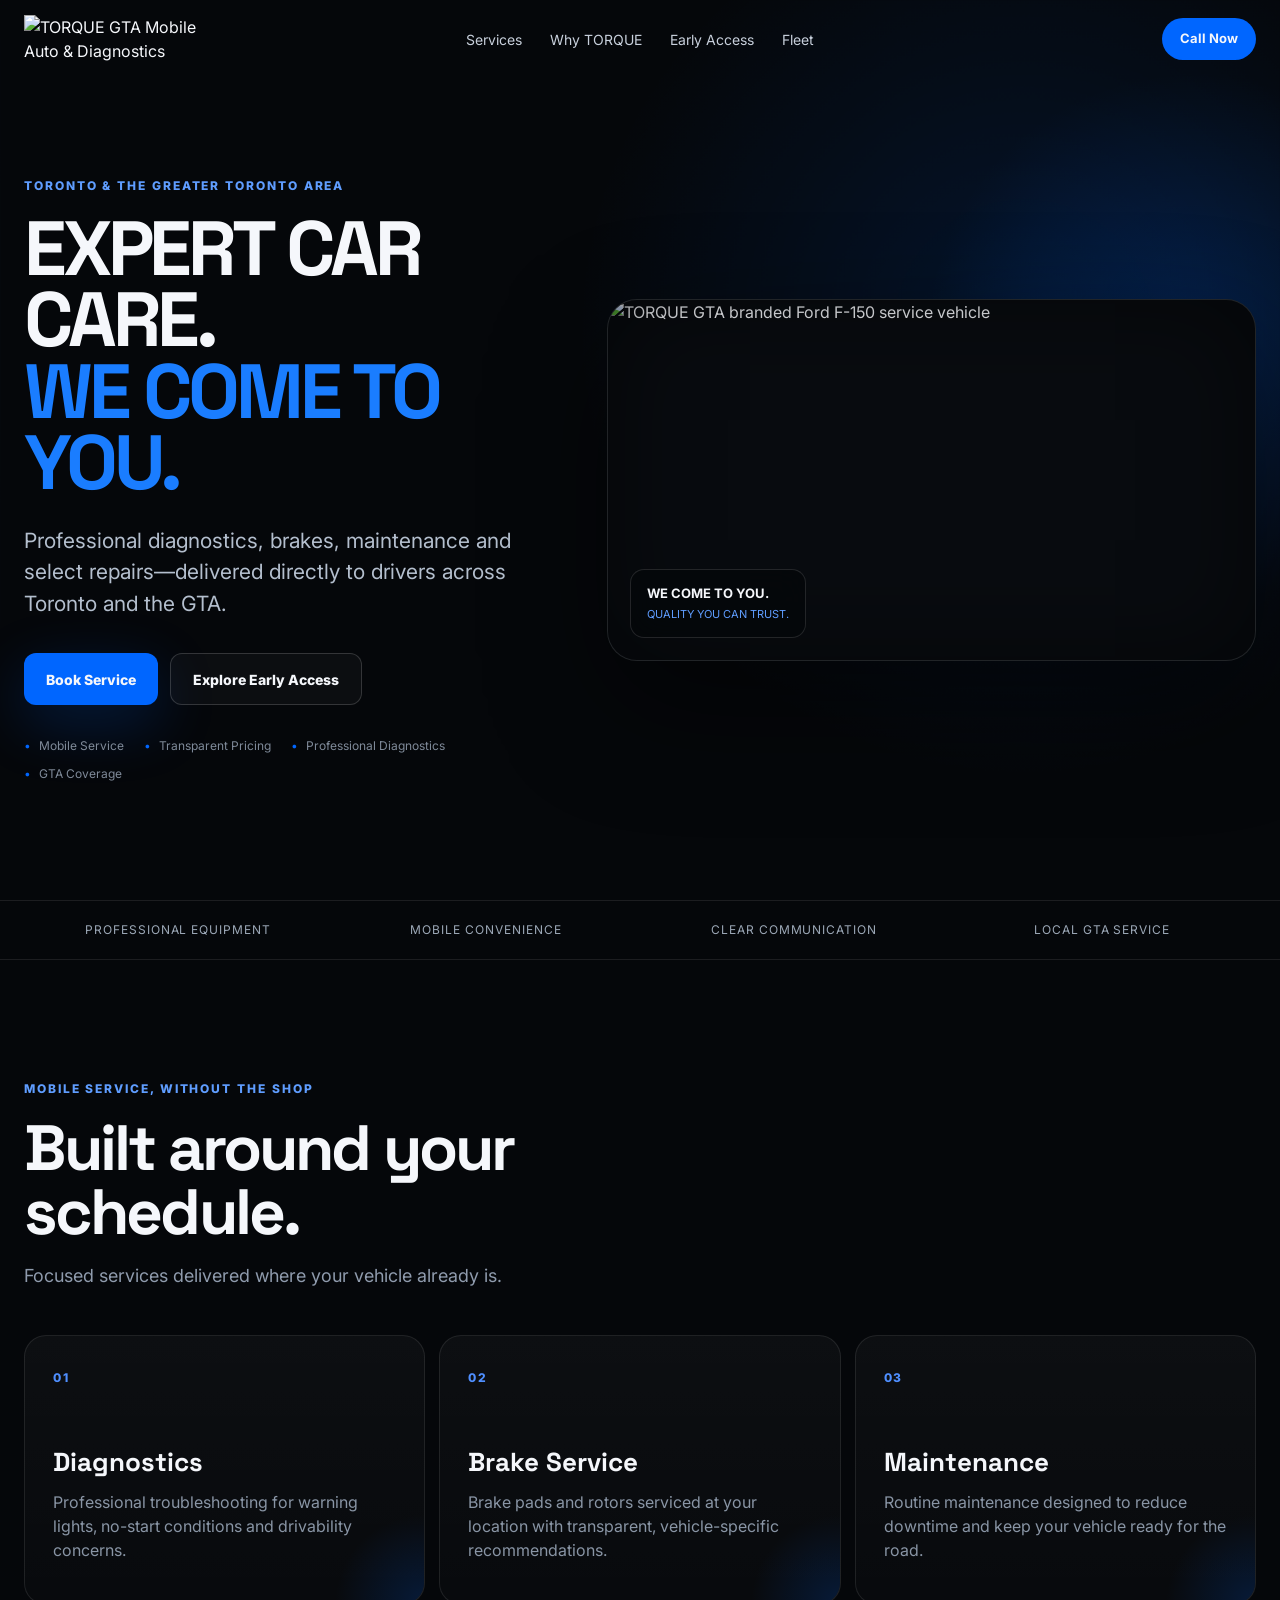
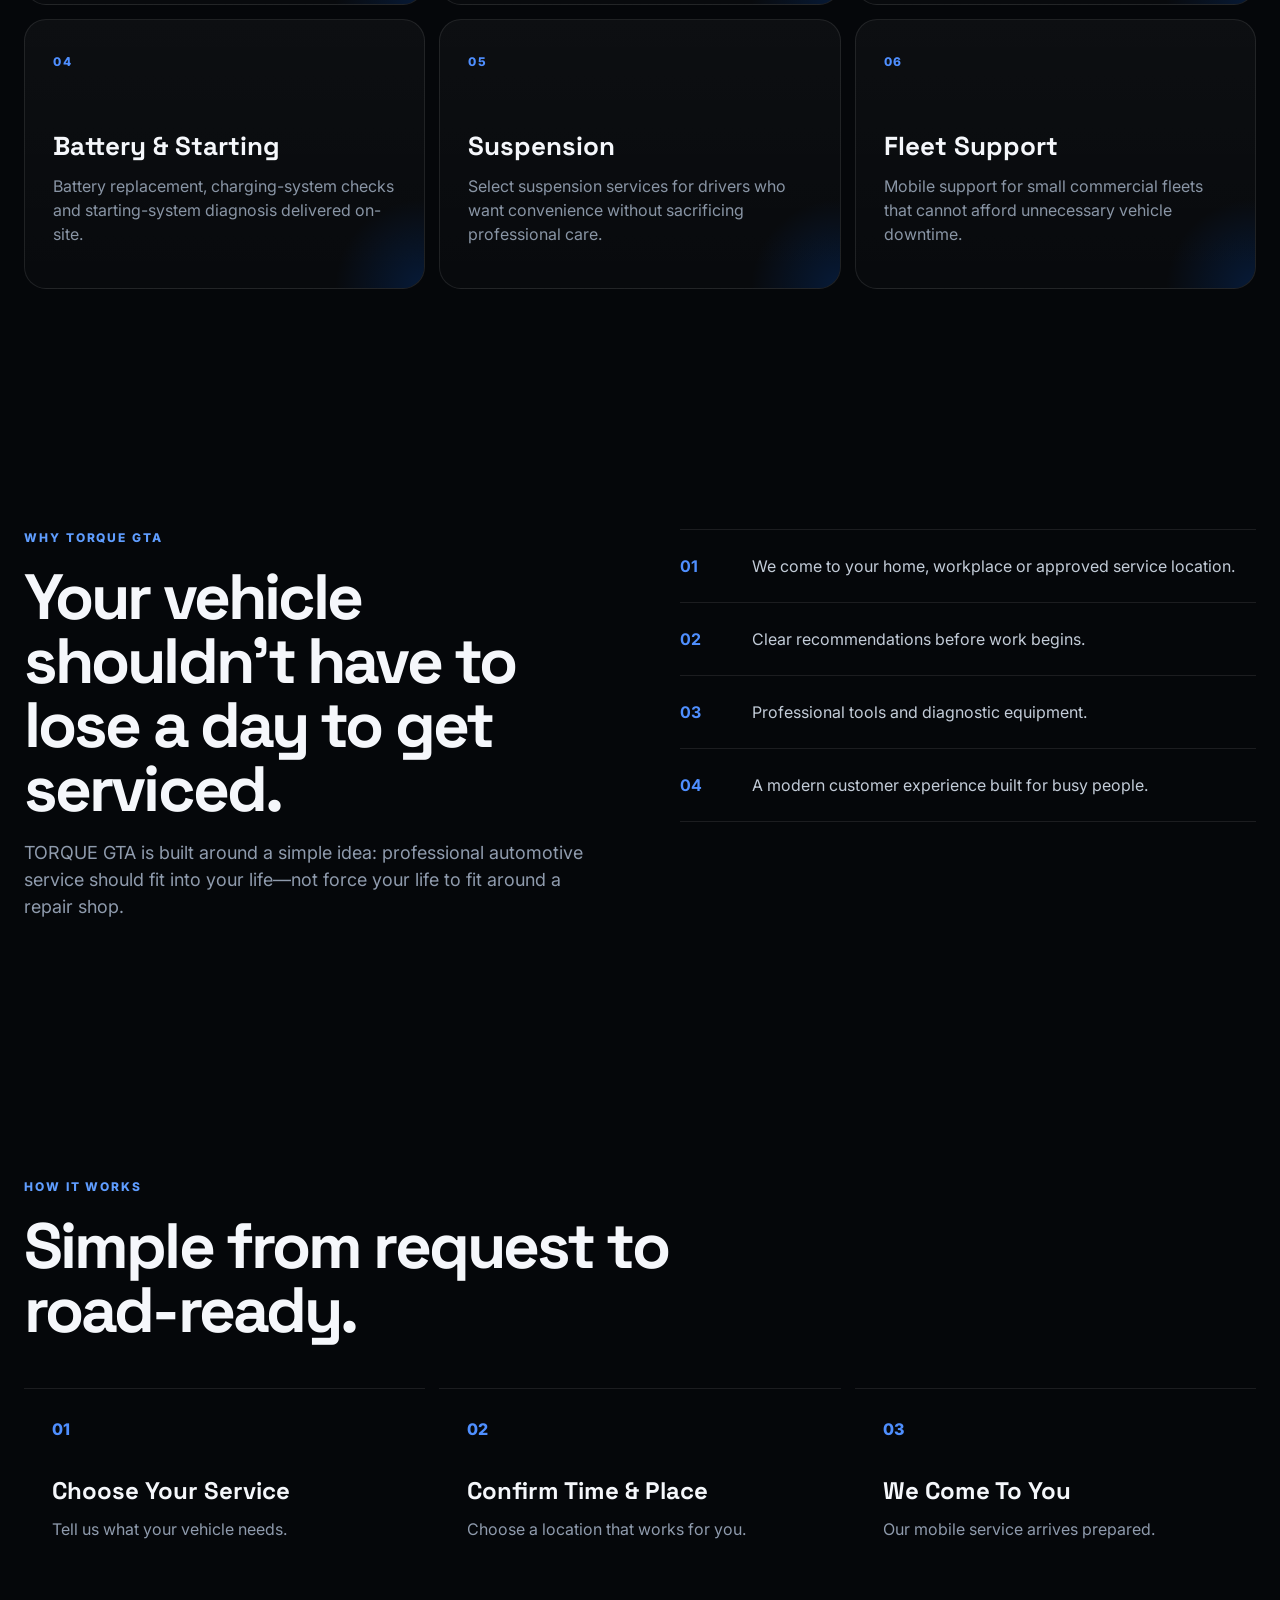
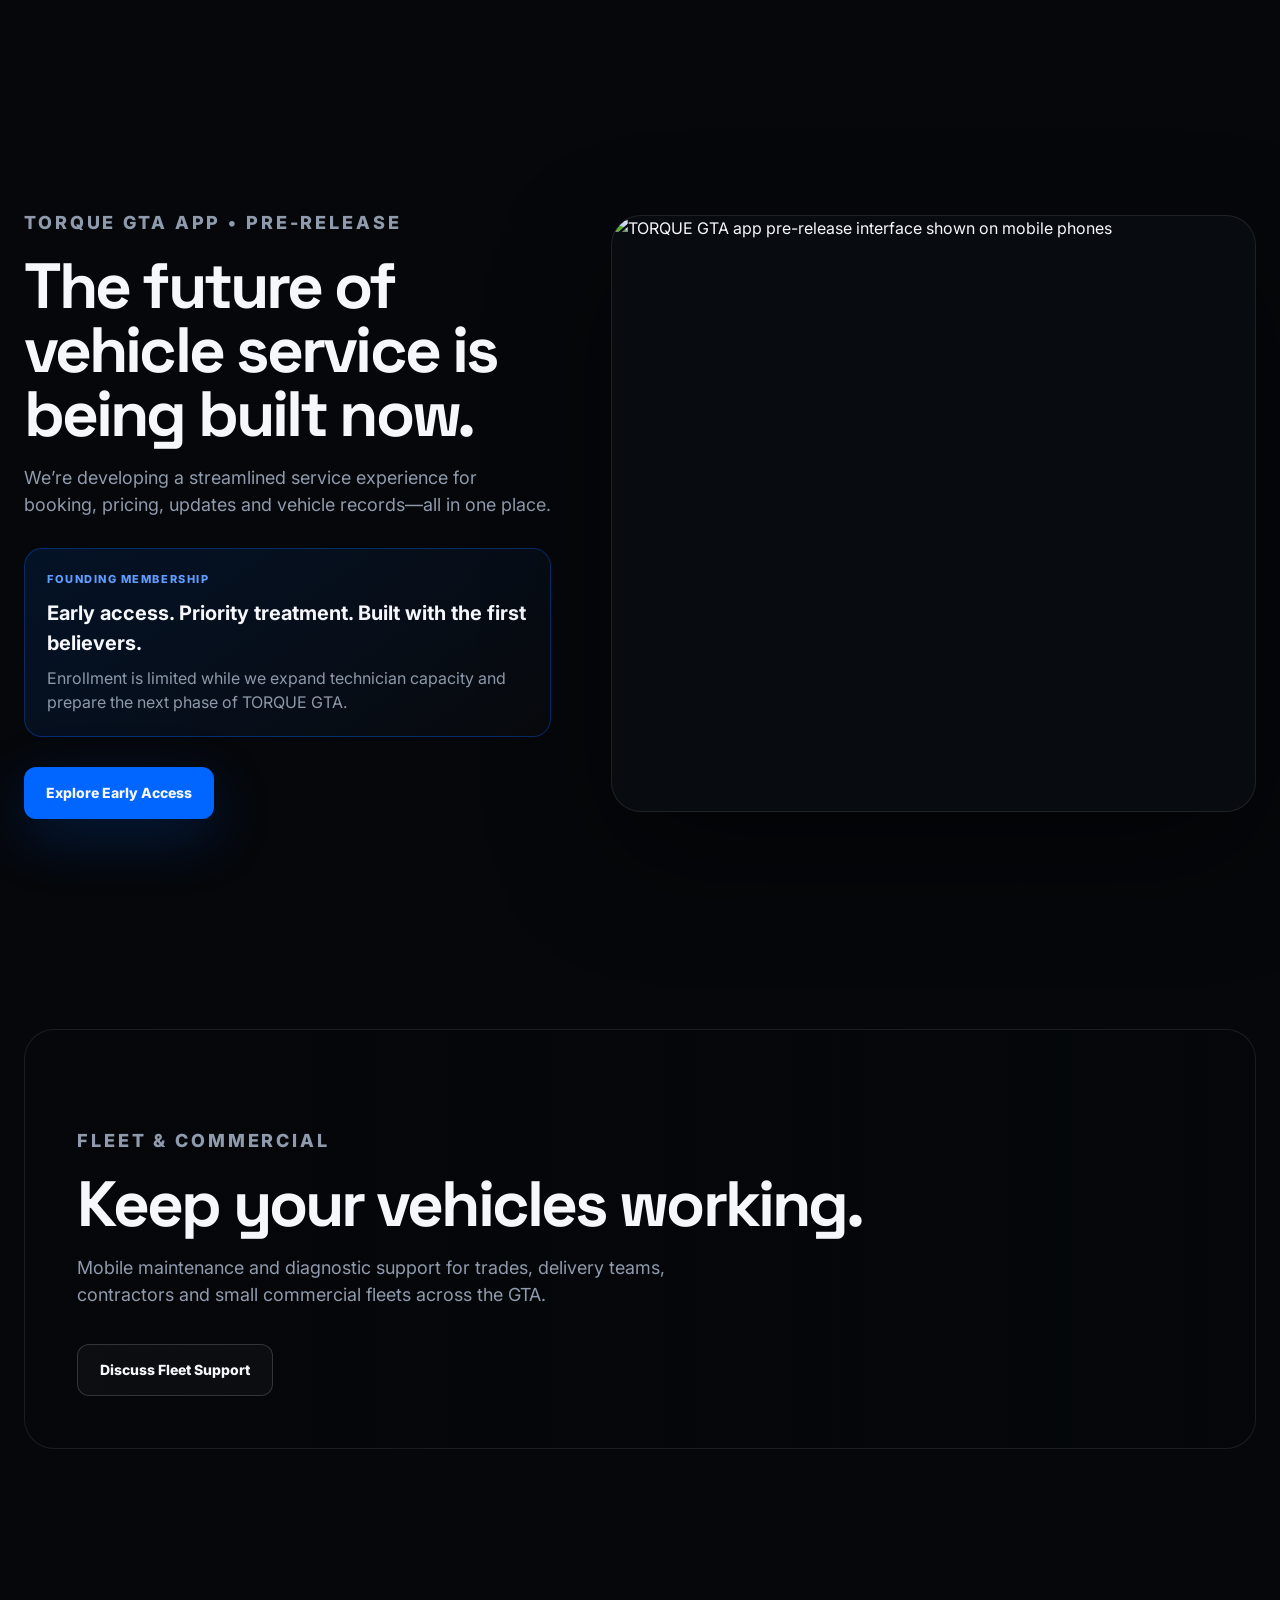
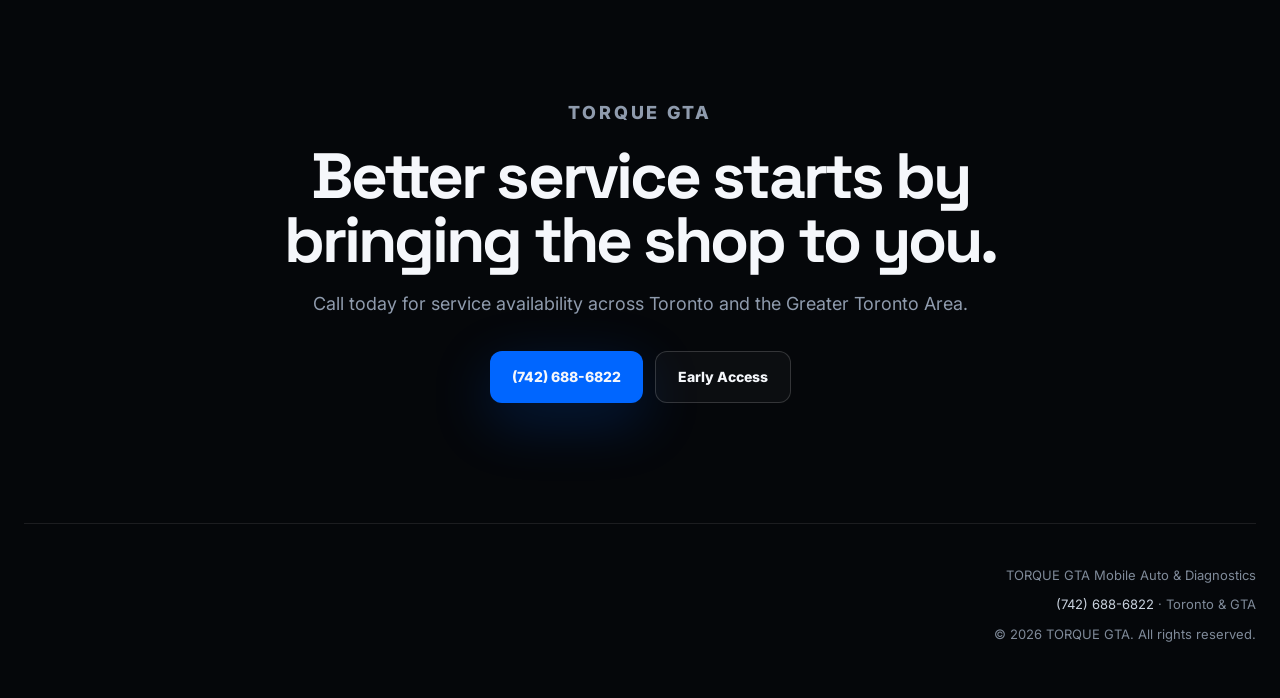
==== commit 59aa4068: "Add files via upload" ====
--- a/index.html
+++ b/index.html
@@ -1,120 +1,199 @@
 <!doctype html>
 <html lang="en">
 <head>
-<meta charset="utf-8"><meta name="viewport" content="width=device-width,initial-scale=1">
-<title>TORQUE GTA | Premium Mobile Auto & Diagnostics</title>
-<meta name="description" content="Premium mobile automotive service across Toronto and the GTA. Diagnostics, brakes, oil changes, batteries, maintenance and fleet support.">
-<link rel="stylesheet" href="styles.css">
+  <meta charset="utf-8" />
+  <meta name="viewport" content="width=device-width, initial-scale=1" />
+  <meta name="theme-color" content="#05070a" />
+  <title>TORQUE GTA | Mobile Auto & Diagnostics</title>
+  <meta name="description" content="Professional mobile diagnostics, brake service, maintenance and select repairs delivered across Toronto and the Greater Toronto Area." />
+  <link rel="stylesheet" href="styles.css" />
 </head>
 <body>
-<div class="topbar">TORQUE GTA APP IS IN PRE-RELEASE • FOUNDING ACCESS IS LIMITED</div>
-<header><div class="container nav">
-<a class="brand" href="/"><div class="mark"></div><div>TORQUE <span class="blue">GTA</span><small>MOBILE AUTO & DIAGNOSTICS</small></div></a>
-<nav><a href="#services">Services</a><a href="#experience">Why TORQUE</a><a href="#fleet">Fleet</a><a href="#future">What’s Next</a><a href="/app">App Waitlist</a></nav>
-<a class="btn btn-primary" href="tel:7426886822">Call Now</a>
-</div></header>
+  <header class="site-header" id="top">
+    <a class="brand" href="#top" aria-label="TORQUE GTA home">
+      <img src="assets/torque-logo.png" alt="TORQUE GTA Mobile Auto & Diagnostics" />
+    </a>
+    <nav class="desktop-nav" aria-label="Primary navigation">
+      <a href="#services">Services</a>
+      <a href="#why">Why TORQUE</a>
+      <a href="#app">Early Access</a>
+      <a href="#fleet">Fleet</a>
+    </nav>
+    <a class="nav-cta" href="tel:+17426886822">Call Now</a>
+    <button class="menu-toggle" type="button" aria-label="Open menu" aria-expanded="false">
+      <span></span><span></span>
+    </button>
+  </header>
 
-<main>
-<section class="hero"><div class="container hero-content">
-<span class="kicker">Premium Mobile Automotive Service</span>
-<h1>Expert Car Care.<br><span class="blue">We Come To You.</span></h1>
-<p class="lead">TORQUE GTA brings professional diagnostics, brakes, maintenance, oil service, batteries and fleet support directly to drivers across Toronto and the GTA.</p>
-<div class="actions"><a class="btn btn-primary" href="tel:7426886822">Call (742) 688-6822</a><a class="btn btn-secondary" href="/app">Join App Waitlist</a></div>
-<div class="hero-note"><span class="chip">Toronto + GTA</span><span class="chip">Mobile Convenience</span><span class="chip">Transparent Service</span><span class="chip">Premium Standards</span></div>
-</div></section>
+  <main>
+    <section class="hero section">
+      <div class="hero-glow"></div>
+      <div class="hero-copy reveal">
+        <p class="eyebrow">TORONTO & THE GREATER TORONTO AREA</p>
+        <h1>EXPERT CAR CARE.<br><span>WE COME TO YOU.</span></h1>
+        <p class="hero-text">
+          Professional diagnostics, brakes, maintenance and select repairs—delivered directly to drivers across Toronto and the GTA.
+        </p>
+        <div class="hero-actions">
+          <a class="button primary" href="tel:+17426886822">Book Service</a>
+          <a class="button secondary" href="#app">Explore Early Access</a>
+        </div>
+        <div class="trust-row" aria-label="Service highlights">
+          <span>Mobile Service</span>
+          <span>Transparent Pricing</span>
+          <span>Professional Diagnostics</span>
+          <span>GTA Coverage</span>
+        </div>
+      </div>
 
-<div class="container trust"><div class="trust-grid">
-<div class="trust-card"><b>Professional Service Standards</b><span>Clean communication. Quality workmanship.</span></div>
-<div class="trust-card"><b>Mobile Convenience</b><span>We bring the service experience to you.</span></div>
-<div class="trust-card"><b>Structured Pricing</b><span>Clearer expectations before work begins.</span></div>
-<div class="trust-card"><b>Built For The GTA</b><span>A local service brand designed to scale.</span></div>
-</div></div>
+      <div class="hero-media reveal" aria-label="TORQUE GTA service truck">
+        <img src="assets/hero-f150.jpg" alt="TORQUE GTA branded Ford F-150 service vehicle" />
+        <div class="media-badge">
+          <strong>WE COME TO YOU.</strong>
+          <span>QUALITY YOU CAN TRUST.</span>
+        </div>
+      </div>
+    </section>
 
-<section id="services" class="dark"><div class="container">
-<div class="section-head"><span class="pill">Core Services</span><h2>Mobile Auto Service Built Around Real Life.</h2><p>Service designed for drivers who value time, clarity and professional execution.</p></div>
-<div class="grid-3">
-<div class="card"><div class="num">01</div><h3>Diagnostics</h3><p>Vehicle concerns, check-engine lights, no-start issues and system diagnosis.</p></div>
-<div class="card"><div class="num">02</div><h3>Brake Service</h3><p>Brake inspections, pads, rotors and safety-focused service packages.</p></div>
-<div class="card"><div class="num">03</div><h3>Oil & Maintenance</h3><p>Full-synthetic oil service and preventative maintenance at your location.</p></div>
-<div class="card"><div class="num">04</div><h3>Batteries</h3><p>Battery testing, replacement and charging-system support.</p></div>
-<div class="card"><div class="num">05</div><h3>Suspension & Tune-Up</h3><p>Selected suspension, spark plug and routine service solutions.</p></div>
-<div class="card"><div class="num">06</div><h3>Fleet Support</h3><p>Mobile maintenance pathways for local businesses and light commercial fleets.</p></div>
-</div></div></section>
+    <section class="trust-strip">
+      <div>Professional Equipment</div>
+      <div>Mobile Convenience</div>
+      <div>Clear Communication</div>
+      <div>Local GTA Service</div>
+    </section>
 
-<section id="experience"><div class="container visual-grid">
-<div class="visual"><img src="assets/f150-master-board.PNG" alt="TORQUE GTA premium mobile service vehicle concept"></div>
-<div class="visual-copy"><span class="pill">The TORQUE Standard</span><h2>Premium Isn’t A Price Point. It’s The Experience.</h2><p class="muted">From the first interaction to final documentation, TORQUE GTA is being rebuilt around professionalism, convenience, consistency and trust.</p>
-<div class="list"><div>Fast, clear customer communication</div><div>Professional field presentation</div><div>Structured service workflow</div><div>Clean invoices and documentation</div></div>
-<a class="btn btn-primary" href="tel:7426886822">Contact TORQUE GTA</a></div>
-</div></section>
+    <section class="section" id="services">
+      <div class="section-heading reveal">
+        <p class="eyebrow">MOBILE SERVICE, WITHOUT THE SHOP</p>
+        <h2>Built around your schedule.</h2>
+        <p>Focused services delivered where your vehicle already is.</p>
+      </div>
 
-<section class="dark"><div class="container">
-<div class="section-head"><span class="pill">Current Service Flow</span><h2>Simple From First Contact To Completion.</h2></div>
-<div class="steps">
-<div class="step"><b>01</b><h3>Contact</h3><p>Tell us the vehicle, concern and location.</p></div>
-<div class="step"><b>02</b><h3>Confirm</h3><p>We review fit, availability and service details.</p></div>
-<div class="step"><b>03</b><h3>We Come To You</h3><p>Service is performed at an approved location.</p></div>
-<div class="step"><b>04</b><h3>Complete</h3><p>Work is completed to the agreed scope.</p></div>
-<div class="step"><b>05</b><h3>Document</h3><p>You receive a clear record of service.</p></div>
-</div></div></section>
+      <div class="service-grid">
+        <article class="service-card reveal">
+          <span class="service-number">01</span>
+          <h3>Diagnostics</h3>
+          <p>Professional troubleshooting for warning lights, no-start conditions and drivability concerns.</p>
+        </article>
+        <article class="service-card reveal">
+          <span class="service-number">02</span>
+          <h3>Brake Service</h3>
+          <p>Brake pads and rotors serviced at your location with transparent, vehicle-specific recommendations.</p>
+        </article>
+        <article class="service-card reveal">
+          <span class="service-number">03</span>
+          <h3>Maintenance</h3>
+          <p>Routine maintenance designed to reduce downtime and keep your vehicle ready for the road.</p>
+        </article>
+        <article class="service-card reveal">
+          <span class="service-number">04</span>
+          <h3>Battery & Starting</h3>
+          <p>Battery replacement, charging-system checks and starting-system diagnosis delivered on-site.</p>
+        </article>
+        <article class="service-card reveal">
+          <span class="service-number">05</span>
+          <h3>Suspension</h3>
+          <p>Select suspension services for drivers who want convenience without sacrificing professional care.</p>
+        </article>
+        <article class="service-card reveal">
+          <span class="service-number">06</span>
+          <h3>Fleet Support</h3>
+          <p>Mobile support for small commercial fleets that cannot afford unnecessary vehicle downtime.</p>
+        </article>
+      </div>
+    </section>
 
-<section id="future"><div class="container banner split">
-<div><span class="pill">TORQUE GTA Is Evolving</span><h2>A Better Automotive Service Experience Is Being Built.</h2><p class="muted">We’re combining a real mobile automotive operation with a connected service platform designed to simplify maintenance, vehicle health, membership benefits and future booking.</p>
-<div class="list"><div>Updated diagnostic capability and service systems</div><div>Premium customer experience standards</div><div>TORQUE GTA app in pre-release development</div><div>Controlled Founding Membership enrollment</div><div>Expanded technician and vehicle capacity over time</div></div>
-<div class="actions"><a class="btn btn-primary" href="/app">Explore Early Access</a><a class="btn btn-secondary" href="#vehicle">See The Expansion Vision</a></div></div>
-<div class="visual" style="min-height:520px"><img src="assets/booking-funnel.PNG" alt="TORQUE GTA service ecosystem concept"></div>
-</div></section>
+    <section class="section split-section" id="why">
+      <div class="split-copy reveal">
+        <p class="eyebrow">WHY TORQUE GTA</p>
+        <h2>Your vehicle shouldn’t have to lose a day to get serviced.</h2>
+        <p>
+          TORQUE GTA is built around a simple idea: professional automotive service should fit into your life—not force your life to fit around a repair shop.
+        </p>
+      </div>
+      <div class="benefit-list reveal">
+        <div><strong>01</strong><span>We come to your home, workplace or approved service location.</span></div>
+        <div><strong>02</strong><span>Clear recommendations before work begins.</span></div>
+        <div><strong>03</strong><span>Professional tools and diagnostic equipment.</span></div>
+        <div><strong>04</strong><span>A modern customer experience built for busy people.</span></div>
+      </div>
+    </section>
 
-<section class="dark"><div class="container visual-grid">
-<div class="visual-copy"><span class="pill">Founding Membership</span><h2>Be Early. Help Shape What Comes Next.</h2><p class="muted">Founding access is intentionally limited while TORQUE GTA controls customer volume, tests the pre-release platform and expands technician capacity responsibly.</p>
-<div class="list"><div>Early platform access opportunities</div><div>Founding member updates and launch perks</div><div>Priority visibility into new service features</div><div>Direct feedback during product development</div></div>
-<a class="btn btn-primary" href="/app">Join The Pre-Release List</a></div>
-<div class="visual"><img src="assets/instagram-pack.PNG" alt="TORQUE GTA brand and customer experience system"></div>
-</div></section>
+    <section class="section process">
+      <div class="section-heading reveal">
+        <p class="eyebrow">HOW IT WORKS</p>
+        <h2>Simple from request to road-ready.</h2>
+      </div>
+      <div class="process-grid">
+        <div class="process-step reveal">
+          <span>01</span>
+          <h3>Choose Your Service</h3>
+          <p>Tell us what your vehicle needs.</p>
+        </div>
+        <div class="process-step reveal">
+          <span>02</span>
+          <h3>Confirm Time & Place</h3>
+          <p>Choose a location that works for you.</p>
+        </div>
+        <div class="process-step reveal">
+          <span>03</span>
+          <h3>We Come To You</h3>
+          <p>Our mobile service arrives prepared.</p>
+        </div>
+      </div>
+    </section>
 
-<section id="fleet"><div class="container">
-<div class="section-head"><span class="pill">Fleet & Commercial</span><h2>Keep Vehicles Working. Keep Business Moving.</h2><p>TORQUE GTA is building mobile maintenance capability for local operators that cannot afford unnecessary downtime.</p></div>
-<div class="grid-3">
-<div class="card"><div class="num">A</div><h3>On-Site Convenience</h3><p>Reduce unnecessary shop trips by bringing eligible service to your vehicles.</p></div>
-<div class="card"><div class="num">B</div><h3>Recurring Maintenance</h3><p>Create a clearer rhythm around routine vehicle care and service history.</p></div>
-<div class="card"><div class="num">C</div><h3>Growing Capacity</h3><p>Our technician and service-vehicle expansion is designed to support larger demand over time.</p></div>
-</div></div></section>
+    <section class="section app-section" id="app">
+      <div class="app-copy reveal">
+        <p class="eyebrow">TORQUE GTA APP • PRE-RELEASE</p>
+        <h2>The future of vehicle service is being built now.</h2>
+        <p>
+          We’re developing a streamlined service experience for booking, pricing, updates and vehicle records—all in one place.
+        </p>
+        <div class="founder-card">
+          <span>FOUNDING MEMBERSHIP</span>
+          <strong>Early access. Priority treatment. Built with the first believers.</strong>
+          <p>Enrollment is limited while we expand technician capacity and prepare the next phase of TORQUE GTA.</p>
+        </div>
+        <a class="button primary" href="https://torquegta.ca/app">Explore Early Access</a>
+      </div>
 
-<section id="vehicle" class="dark"><div class="container visual-grid">
-<div class="visual"><img src="assets/future-expansion.PNG" alt="TORQUE GTA future service vehicle vision"></div>
-<div class="visual-copy"><span class="pill">Next Service Vehicle</span><h2>More Capacity. Better Tools. More Drivers Served.</h2><p class="muted">The next TORQUE GTA service vehicle is a key operational expansion: a purpose-built mobile workspace supporting cleaner organization, stronger diagnostics and more field capacity.</p>
-<p class="notice">Crowdfunding is not live yet. This section introduces the expansion story before the formal campaign is launched.</p>
-</div></div></section>
+      <div class="app-media reveal">
+        <img src="assets/app-preview.jpg" alt="TORQUE GTA app pre-release interface shown on mobile phones" />
+      </div>
+    </section>
 
+    <section class="section fleet-section" id="fleet">
+      <div class="fleet-panel reveal">
+        <p class="eyebrow">FLEET & COMMERCIAL</p>
+        <h2>Keep your vehicles working.</h2>
+        <p>
+          Mobile maintenance and diagnostic support for trades, delivery teams, contractors and small commercial fleets across the GTA.
+        </p>
+        <a class="button secondary" href="tel:+17426886822">Discuss Fleet Support</a>
+      </div>
+    </section>
 
-<section>
-  <div class="container visual-grid">
-    <div class="visual-copy">
-      <span class="pill">Official Brand System</span>
-      <h2>One Identity Across Every Customer Touchpoint.</h2>
-      <p class="muted">
-        The new TORQUE GTA identity connects our current field operation,
-        pre-release technology platform, social presence, future fleet,
-        workwear and customer documentation into one premium system.
-      </p>
-      <div class="list">
-        <div>Electric Blue, Pure White and Graphite</div>
-        <div>Current F-150 operations identity</div>
-        <div>Future ProMaster expansion identity</div>
-        <div>Unified app, social and field presentation</div>
+    <section class="section final-cta">
+      <div class="reveal">
+        <p class="eyebrow">TORQUE GTA</p>
+        <h2>Better service starts by bringing the shop to you.</h2>
+        <p>Call today for service availability across Toronto and the Greater Toronto Area.</p>
+        <div class="hero-actions">
+          <a class="button primary" href="tel:+17426886822">(742) 688-6822</a>
+          <a class="button secondary" href="https://torquegta.ca/app">Early Access</a>
+        </div>
       </div>
-    </div>
-    <div class="visual">
-      <img
-        src="assets/brand-identity.PNG"
-        alt="TORQUE GTA official brand identity master board"
-      >
-    </div>
-  </div>
-</section>
+    </section>
+  </main>
 
-<section class="cta"><div class="container"><span class="pill">TORQUE GTA</span><h2>Premium Service Today.<br><span class="blue">A Smarter Ecosystem Tomorrow.</span></h2><p>Need current service information? Contact TORQUE GTA. Want early access to what we’re building? Join the pre-release app waitlist.</p>
-<div class="actions" style="justify-content:center"><a class="btn btn-primary" href="tel:7426886822">Call (742) 688-6822</a><a class="btn btn-secondary" href="sms:+17426886822">Text Us</a><a class="btn btn-ghost" href="/app">Join App Waitlist</a></div></div></section>
-</main>
-<footer><div class="container footer"><div><strong>TORQUE GTA</strong><br>Mobile Auto & Diagnostics</div><div>Toronto & GTA</div><div><a href="tel:7426886822">(742) 688-6822</a></div><div><a href="/app">Pre-Release App Waitlist</a></div></div></footer>
-</body></html>+  <footer>
+    <img src="assets/torque-logo.png" alt="" />
+    <p>TORQUE GTA Mobile Auto & Diagnostics</p>
+    <p><a href="tel:+17426886822">(742) 688-6822</a> · Toronto & GTA</p>
+    <p class="legal">© <span id="year"></span> TORQUE GTA. All rights reserved.</p>
+  </footer>
+
+  <script src="script.js"></script>
+</body>
+</html>
--- a/styles.css
+++ b/styles.css
@@ -1,683 +1,362 @@
-:root{
-  --blue:#0066ff;
-  --blue2:#00a0ff;
-  --ink:#020409;
-  --ink2:#070b12;
-  --panel:#0d121b;
-  --panel2:#111827;
-  --white:#fff;
-  --muted:#a9b4c3;
-  --line:rgba(255,255,255,.12);
-  --soft:rgba(0,102,255,.12);
-  --shadow:0 30px 90px rgba(0,0,0,.48);
-}
-
-*{
-  box-sizing:border-box
-}
-
-html{
-  scroll-behavior:smooth
-}
-
-body{
-  margin:0;
-  font-family:Inter,ui-sans-serif,system-ui,-apple-system,BlinkMacSystemFont,"Segoe UI",sans-serif;
-  background:var(--ink);
-  color:var(--white);
-  line-height:1.55;
-  overflow-x:hidden
-}
-
-a{
-  color:inherit;
-  text-decoration:none
-}
-
-img{
-  max-width:100%;
-  display:block
-}
-
-.container{
-  width:min(1220px,92%);
-  margin:auto
-}
-
-.blue{
-  color:var(--blue2)
-}
-
-.muted{
-  color:var(--muted)
-}
-
-.topbar{
-  font-size:.78rem;
-  text-align:center;
-  padding:9px 14px;
-  background:#061126;
-  border-bottom:1px solid rgba(0,102,255,.35);
-  color:#d8e7ff
-}
-
-header{
-  position:sticky;
-  top:0;
-  z-index:50;
-  background:rgba(2,4,9,.88);
-  backdrop-filter:blur(18px);
-  border-bottom:1px solid var(--line)
-}
-
-.nav{
-  min-height:78px;
-  display:flex;
-  align-items:center;
-  justify-content:space-between;
-  gap:24px
-}
-
-.brand{
-  display:flex;
-  align-items:center;
-  gap:12px;
-  font-weight:900;
-  letter-spacing:.22em
-}
-
-.brand small{
-  display:block;
-  font-weight:600;
-  color:var(--muted);
-  font-size:.48rem;
-  letter-spacing:.32em;
-  margin-top:5px
-}
-
-.mark{
-  width:48px;
-  height:48px;
-  border-top:9px solid var(--blue);
-  position:relative;
-  flex:0 0 auto
-}
-
-.mark:before,
-.mark:after{
+@import url('https://fonts.googleapis.com/css2?family=Inter:wght@400;500;600;700;800&family=Space+Grotesk:wght@500;600;700&display=swap');
+
+:root {
+  --bg: #05070a;
+  --panel: #0b0f14;
+  --panel-2: #0e131a;
+  --text: #f5f7fb;
+  --muted: #8f9bad;
+  --line: rgba(255,255,255,.09);
+  --blue: #0066ff;
+  --blue-2: #1a7dff;
+  --max: 1240px;
+}
+
+* { box-sizing: border-box; }
+html { scroll-behavior: smooth; }
+body {
+  margin: 0;
+  background:
+    radial-gradient(circle at 80% 6%, rgba(0,102,255,.14), transparent 28rem),
+    var(--bg);
+  color: var(--text);
+  font-family: Inter, system-ui, sans-serif;
+  line-height: 1.5;
+}
+a { color: inherit; text-decoration: none; }
+img { display: block; max-width: 100%; }
+
+.site-header {
+  position: fixed;
+  z-index: 100;
+  top: 0;
+  left: 0;
+  width: 100%;
+  height: 78px;
+  padding: 0 max(24px, calc((100vw - var(--max))/2));
+  display: grid;
+  grid-template-columns: 1fr auto 1fr;
+  align-items: center;
+  transition: .3s ease;
+}
+.site-header.scrolled {
+  background: rgba(5,7,10,.78);
+  backdrop-filter: blur(20px);
+  border-bottom: 1px solid var(--line);
+}
+.brand img { width: 190px; }
+.desktop-nav { display: flex; gap: 28px; font-size: 14px; color: #c8d0dc; }
+.desktop-nav a:hover { color: white; }
+.nav-cta {
+  justify-self: end;
+  padding: 11px 18px;
+  border-radius: 999px;
+  background: var(--blue);
+  font-weight: 700;
+  font-size: 13px;
+}
+.menu-toggle { display: none; }
+
+.section {
+  width: min(calc(100% - 48px), var(--max));
+  margin-inline: auto;
+}
+
+.hero {
+  min-height: 100vh;
+  padding-top: 130px;
+  padding-bottom: 70px;
+  display: grid;
+  grid-template-columns: .9fr 1.1fr;
+  align-items: center;
+  gap: 52px;
+  position: relative;
+}
+.hero-glow {
+  position: absolute;
+  width: 46vw;
+  height: 46vw;
+  max-width: 700px;
+  max-height: 700px;
+  right: -18vw;
+  top: 5vh;
+  background: radial-gradient(circle, rgba(0,102,255,.2), transparent 64%);
+  pointer-events: none;
+}
+.eyebrow {
+  color: #5f9dff;
+  letter-spacing: .16em;
+  font-size: 12px;
+  font-weight: 800;
+  margin: 0 0 18px;
+}
+h1,h2,h3 { font-family: "Space Grotesk", Inter, sans-serif; }
+h1 {
+  margin: 0;
+  font-size: clamp(50px, 6vw, 92px);
+  line-height: .93;
+  letter-spacing: -.055em;
+  max-width: 760px;
+}
+h1 span { color: var(--blue-2); }
+.hero-text {
+  color: #b4bfce;
+  max-width: 660px;
+  font-size: clamp(17px, 2vw, 21px);
+  margin: 26px 0 0;
+}
+.hero-actions { display: flex; gap: 12px; flex-wrap: wrap; margin-top: 34px; }
+.button {
+  min-height: 52px;
+  padding: 0 22px;
+  border-radius: 12px;
+  display: inline-flex;
+  align-items: center;
+  justify-content: center;
+  font-weight: 800;
+  font-size: 14px;
+  transition: .2s ease;
+}
+.button:hover { transform: translateY(-2px); }
+.primary { background: var(--blue); box-shadow: 0 18px 60px rgba(0,102,255,.22); }
+.secondary { border: 1px solid rgba(255,255,255,.16); background: rgba(255,255,255,.03); }
+.trust-row {
+  margin-top: 32px;
+  display: flex;
+  gap: 10px 20px;
+  flex-wrap: wrap;
+  color: #7f8a99;
+  font-size: 12px;
+}
+.trust-row span::before { content: "•"; color: var(--blue); margin-right: 8px; }
+
+.hero-media {
+  position: relative;
+  border-radius: 30px;
+  overflow: hidden;
+  border: 1px solid rgba(255,255,255,.1);
+  box-shadow: 0 45px 120px rgba(0,0,0,.48);
+  background: #080b0f;
+}
+.hero-media img {
+  width: 100%;
+  aspect-ratio: 1.8/1;
+  object-fit: cover;
+}
+.hero-media::after {
+  content: "";
+  position: absolute;
+  inset: 0;
+  box-shadow: inset 0 0 100px rgba(0,0,0,.5);
+  pointer-events: none;
+}
+.media-badge {
+  position: absolute;
+  left: 22px;
+  bottom: 22px;
+  z-index: 2;
+  background: rgba(5,7,10,.74);
+  border: 1px solid rgba(255,255,255,.12);
+  backdrop-filter: blur(16px);
+  border-radius: 14px;
+  padding: 14px 16px;
+}
+.media-badge strong, .media-badge span { display: block; }
+.media-badge strong { font-size: 13px; }
+.media-badge span { color: #5f9dff; font-size: 11px; margin-top: 3px; }
+
+.trust-strip {
+  border-block: 1px solid var(--line);
+  display: grid;
+  grid-template-columns: repeat(4,1fr);
+  padding: 20px max(24px, calc((100vw - var(--max))/2));
+  color: #9ca8b7;
+  font-size: 12px;
+  text-transform: uppercase;
+  letter-spacing: .08em;
+}
+.trust-strip div { text-align: center; }
+
+.section-heading { max-width: 720px; margin-bottom: 46px; }
+.section-heading h2, .split-copy h2, .app-copy h2, .fleet-panel h2, .final-cta h2 {
+  font-size: clamp(40px, 5vw, 70px);
+  line-height: 1;
+  letter-spacing: -.045em;
+  margin: 0;
+}
+.section-heading p:last-child, .split-copy > p:last-child, .app-copy > p, .fleet-panel > p, .final-cta p {
+  color: var(--muted);
+  font-size: 18px;
+}
+
+#services { padding-block: 120px; }
+.service-grid {
+  display: grid;
+  grid-template-columns: repeat(3,1fr);
+  gap: 14px;
+}
+.service-card {
+  min-height: 270px;
+  padding: 28px;
+  border: 1px solid var(--line);
+  background: linear-gradient(180deg, rgba(255,255,255,.035), rgba(255,255,255,.015));
+  border-radius: 22px;
+  position: relative;
+  overflow: hidden;
+}
+.service-card::after {
   content:"";
   position:absolute;
-  top:13px;
-  width:14px;
-  height:33px;
-  background:#fff
-}
-
-.mark:before{
-  left:9px
-}
-
-.mark:after{
-  right:9px
-}
-
-nav{
-  display:flex;
-  gap:24px;
+  width:180px;height:180px;
+  right:-90px;bottom:-90px;
+  background: radial-gradient(circle, rgba(0,102,255,.18), transparent 70%);
+}
+.service-number { color:#4f8fff; font-size:12px; font-weight:800; letter-spacing:.15em; }
+.service-card h3 { margin: 55px 0 8px; font-size: 26px; }
+.service-card p { color:#8995a5; margin:0; }
+
+.split-section {
+  padding-block: 120px;
+  display:grid;
+  grid-template-columns: 1fr 1fr;
+  gap: 80px;
+}
+.benefit-list { border-top:1px solid var(--line); }
+.benefit-list div {
+  display:grid;
+  grid-template-columns: 52px 1fr;
+  gap:20px;
+  padding:24px 0;
+  border-bottom:1px solid var(--line);
+}
+.benefit-list strong { color:#4f8fff; }
+.benefit-list span { color:#c3ccd8; }
+
+.process { padding-block: 120px; }
+.process-grid { display:grid; grid-template-columns:repeat(3,1fr); gap:14px; }
+.process-step { padding:28px; border-top:1px solid var(--line); }
+.process-step span { color:#4f8fff; font-weight:800; }
+.process-step h3 { font-size:24px; margin:32px 0 8px; }
+.process-step p { color:var(--muted); margin:0; }
+
+.app-section {
+  padding-block: 120px;
+  display:grid;
+  grid-template-columns:.9fr 1.1fr;
+  gap:60px;
   align-items:center;
-  font-size:.82rem;
-  text-transform:uppercase;
-  font-weight:800;
-  color:var(--muted)
-}
-
-nav a:hover{
-  color:#fff
-}
-
-.btn{
-  display:inline-flex;
-  align-items:center;
-  justify-content:center;
-  gap:9px;
-  padding:14px 20px;
-  border-radius:10px;
-  border:1px solid transparent;
-  font-weight:900;
-  text-transform:uppercase;
-  letter-spacing:.035em;
-  transition:.22s ease
-}
-
-.btn:hover{
-  transform:translateY(-2px)
-}
-
-.btn-primary{
-  background:linear-gradient(135deg,var(--blue),var(--blue2));
-  box-shadow:0 0 35px rgba(0,102,255,.3)
-}
-
-.btn-secondary{
-  border-color:var(--line);
-  background:rgba(255,255,255,.045)
-}
-
-.btn-ghost{
-  border-color:rgba(0,102,255,.4);
-  color:#dcebff;
-  background:rgba(0,102,255,.08)
-}
-
-.hero{
-  position:relative;
-  min-height:78vh;
-  display:flex;
-  align-items:center;
-  isolation:isolate;
+}
+.app-media {
+  border:1px solid var(--line);
+  border-radius:30px;
   overflow:hidden;
-  background:#020409
-}
-
-.hero::before{
-  content:"";
-  position:absolute;
-  inset:0;
-  background:
-    linear-gradient(
-      90deg,
-      rgba(2,4,9,.98) 0%,
-      rgba(2,4,9,.85) 43%,
-      rgba(2,4,9,.23) 100%
-    ),
-    url("assets/website-hero.jpg") center/cover no-repeat;
-  z-index:-2
-}
-
-.hero::after{
-  content:"";
-  position:absolute;
-  inset:0;
-  background:
-    radial-gradient(
-      circle at 73% 38%,
-      rgba(0,102,255,.18),
-      transparent 30%
-    );
-  z-index:-1
-}
-
-.hero-content{
-  padding:86px 0 92px;
-  max-width:760px
-}
-
-.kicker{
-  display:inline-flex;
-  gap:10px;
-  align-items:center;
-  color:#8ec5ff;
-  text-transform:uppercase;
-  font-weight:900;
-  letter-spacing:.15em;
-  font-size:.76rem
-}
-
-.kicker:before{
-  content:"";
-  width:42px;
-  height:3px;
-  background:var(--blue)
-}
-
-h1,
-h2,
-h3{
-  margin-top:0
-}
-
-h1{
-  font-size:clamp(3.4rem,8vw,7.8rem);
-  letter-spacing:-.075em;
-  line-height:.87;
-  margin:18px 0 24px
-}
-
-h2{
-  font-size:clamp(2.4rem,5vw,4.6rem);
-  letter-spacing:-.06em;
-  line-height:.94;
-  margin-bottom:16px
-}
-
-.lead{
-  font-size:1.16rem;
-  color:#c4ceda;
-  max-width:680px
-}
-
-.actions{
-  display:flex;
-  flex-wrap:wrap;
-  gap:12px;
-  margin-top:30px
-}
-
-.hero-note{
-  margin-top:26px;
-  display:flex;
-  gap:10px;
-  flex-wrap:wrap
-}
-
-.chip{
-  font-size:.82rem;
+  background:#080b10;
+  box-shadow:0 45px 120px rgba(0,0,0,.45);
+}
+.app-media img {
+  width:100%;
+  aspect-ratio:1.08/1;
+  object-fit:cover;
+  object-position:center;
+}
+.founder-card {
+  margin:30px 0;
+  padding:22px;
+  border:1px solid rgba(0,102,255,.35);
+  border-radius:18px;
+  background:linear-gradient(145deg,rgba(0,102,255,.12),rgba(255,255,255,.015));
+}
+.founder-card span { display:block; color:#5f9dff; font-size:11px; font-weight:800; letter-spacing:.14em; }
+.founder-card strong { display:block; margin-top:10px; font-size:20px; }
+.founder-card p { color:#8d99a9; margin:8px 0 0; }
+
+.fleet-section { padding-block: 90px 120px; }
+.fleet-panel {
+  min-height: 420px;
   border:1px solid var(--line);
-  background:rgba(0,0,0,.38);
-  padding:9px 12px;
-  border-radius:999px;
-  color:#cbd5e1
-}
-
-.trust{
-  position:relative;
-  margin-top:-34px;
-  z-index:4
-}
-
-.trust-grid{
-  display:grid;
-  grid-template-columns:repeat(4,1fr);
-  border:1px solid var(--line);
-  background:var(--line);
-  gap:1px;
-  border-radius:20px;
-  overflow:hidden;
-  box-shadow:var(--shadow)
-}
-
-.trust-card{
-  background:#05080e;
-  padding:22px
-}
-
-.trust-card b{
-  display:block;
-  margin-bottom:4px
-}
-
-.trust-card span{
-  font-size:.9rem;
-  color:var(--muted)
-}
-
-section{
-  padding:92px 0
-}
-
-.section-head{
-  max-width:800px;
-  margin-bottom:38px
-}
-
-.section-head p{
-  font-size:1.08rem;
-  color:var(--muted)
-}
-
-.grid-3{
-  display:grid;
-  grid-template-columns:repeat(3,1fr);
-  gap:18px
-}
-
-.card{
-  border:1px solid var(--line);
-  background:
-    linear-gradient(
-      180deg,
-      rgba(255,255,255,.055),
-      rgba(255,255,255,.025)
-    );
-  border-radius:24px;
-  padding:28px;
-  box-shadow:0 18px 50px rgba(0,0,0,.18)
-}
-
-.num{
-  width:44px;
-  height:44px;
-  display:grid;
-  place-items:center;
-  border-radius:12px;
-  background:rgba(0,102,255,.11);
-  border:1px solid rgba(0,102,255,.45);
-  color:#7dbbff;
-  font-weight:900;
-  margin-bottom:22px
-}
-
-.card p{
-  color:var(--muted);
-  margin-bottom:0
-}
-
-.dark{
-  background:
-    radial-gradient(
-      circle at 15% 10%,
-      rgba(0,102,255,.12),
-      transparent 25%
-    ),
-    var(--ink2);
-  border-block:1px solid var(--line)
-}
-
-.visual-grid{
-  display:grid;
-  grid-template-columns:1.08fr .92fr;
-  gap:24px;
-  align-items:stretch
-}
-
-.visual{
-  border:1px solid var(--line);
-  border-radius:28px;
-  overflow:hidden;
-  min-height:420px;
-  background:#05070d;
-  position:relative
-}
-
-.visual img{
-  width:100%;
-  height:100%;
-  object-fit:cover
-}
-
-.visual-copy{
-  padding:38px;
-  border:1px solid var(--line);
-  border-radius:28px;
-  background:
-    linear-gradient(
-      145deg,
-      rgba(255,255,255,.06),
-      rgba(255,255,255,.025)
-    );
+  border-radius:30px;
+  padding:52px;
   display:flex;
   flex-direction:column;
-  justify-content:center
-}
-
-.steps{
+  justify-content:flex-end;
+  background:
+    linear-gradient(90deg, rgba(5,7,10,.98) 0%, rgba(5,7,10,.78) 48%, rgba(5,7,10,.25) 100%),
+    url("assets/hero-f150.jpg") center 46% / cover no-repeat;
+}
+.fleet-panel p { max-width:620px; }
+.fleet-panel .button { align-self:flex-start; margin-top:18px; }
+
+.final-cta {
+  padding: 130px 0 120px;
+  text-align:center;
+}
+.final-cta > div { max-width:900px; margin:auto; }
+.final-cta .hero-actions { justify-content:center; }
+
+footer {
+  width:min(calc(100% - 48px), var(--max));
+  margin:auto;
+  border-top:1px solid var(--line);
+  padding:42px 0 54px;
   display:grid;
-  grid-template-columns:repeat(5,1fr);
-  gap:12px
-}
-
-.step{
-  padding:24px;
-  border:1px solid var(--line);
-  border-radius:18px;
-  background:rgba(255,255,255,.035)
-}
-
-.step b{
-  display:block;
-  color:#78b8ff;
-  font-size:1.3rem;
-  margin-bottom:16px
-}
-
-.step p{
-  color:var(--muted);
-  font-size:.92rem
-}
-
-.banner{
-  padding:42px;
-  border:1px solid var(--line);
-  border-radius:30px;
-  background:
-    radial-gradient(
-      circle at 82% 25%,
-      rgba(0,102,255,.24),
-      transparent 30%
-    ),
-    linear-gradient(145deg,#101827,#05070d);
-  box-shadow:var(--shadow)
-}
-
-.split{
-  display:grid;
-  grid-template-columns:1.1fr .9fr;
-  gap:26px;
-  align-items:center
-}
-
-.list{
-  display:grid;
-  gap:12px;
-  margin:22px 0
-}
-
-.list div{
-  padding:15px 17px;
-  border:1px solid var(--line);
-  border-radius:15px;
-  background:rgba(0,0,0,.25);
-  color:#d9e1eb
-}
-
-.gallery{
-  display:grid;
-  grid-template-columns:1.2fr .8fr;
-  gap:18px
-}
-
-.gallery img{
-  height:100%;
-  object-fit:cover;
-  border-radius:24px;
-  border:1px solid var(--line)
-}
-
-.gallery .stack{
-  display:grid;
-  gap:18px
-}
-
-.pill{
-  display:inline-flex;
-  border:1px solid rgba(0,102,255,.4);
-  background:rgba(0,102,255,.09);
-  color:#9bc8ff;
-  border-radius:999px;
-  padding:9px 12px;
-  font-size:.78rem;
-  font-weight:900;
-  text-transform:uppercase;
-  letter-spacing:.08em
-}
-
-.cta{
-  text-align:center;
-  background:
-    radial-gradient(
-      circle at 50% 0%,
-      rgba(0,102,255,.24),
-      transparent 34%
-    ),
-    #020409
-}
-
-.cta p{
-  max-width:700px;
-  margin:0 auto;
-  color:var(--muted);
-  font-size:1.08rem
-}
-
-footer{
-  border-top:1px solid var(--line);
-  padding:36px 0;
-  background:#010307;
-  color:var(--muted)
-}
-
-.footer{
-  display:flex;
-  justify-content:space-between;
-  gap:24px;
-  flex-wrap:wrap
-}
-
-.footer strong{
-  color:#fff
-}
-
-.form{
-  display:grid;
-  gap:12px
-}
-
-.form input,
-.form select,
-.form textarea{
-  width:100%;
-  padding:15px 16px;
-  border-radius:12px;
-  border:1px solid var(--line);
-  background:#05080e;
-  color:#fff;
-  font:inherit
-}
-
-.form textarea{
-  min-height:130px;
-  resize:vertical
-}
-
-.form label{
-  font-size:.8rem;
-  color:#c6d1de;
-  font-weight:800
-}
-
-.audience{
-  display:grid;
-  grid-template-columns:repeat(3,1fr);
-  gap:18px
-}
-
-.audience .card{
-  min-height:290px;
-  display:flex;
-  flex-direction:column
-}
-
-.audience .card .btn{
-  margin-top:auto
-}
-
-.roadmap{
-  display:grid;
-  grid-template-columns:repeat(4,1fr);
-  gap:12px
-}
-
-.roadmap div{
-  border:1px solid var(--line);
-  border-radius:16px;
-  padding:20px;
-  background:#080c14
-}
-
-.roadmap small{
-  color:#75b7ff;
-  text-transform:uppercase;
-  font-weight:900;
-  letter-spacing:.08em
-}
-
-.roadmap p{
-  color:var(--muted);
-  font-size:.92rem
-}
-
-.notice{
-  padding:14px 16px;
-  border-left:3px solid var(--blue);
-  background:rgba(0,102,255,.08);
-  color:#c8d6e8;
-  border-radius:0 12px 12px 0
-}
-
-@media(max-width:980px){
-
-  nav{
-    display:none
+  grid-template-columns:1fr auto;
+  gap:10px 40px;
+  color:#7f8a99;
+  font-size:13px;
+}
+footer img { width:170px; grid-row:1/4; }
+footer p { margin:0; text-align:right; }
+footer a { color:#c9d2de; }
+
+.reveal {
+  opacity:0;
+  transform:translateY(22px);
+  transition:opacity .7s ease, transform .7s ease;
+}
+.reveal.visible { opacity:1; transform:none; }
+
+@media (max-width: 980px) {
+  .desktop-nav { display:none; }
+  .site-header { grid-template-columns:1fr auto; }
+  .nav-cta { display:none; }
+  .menu-toggle {
+    justify-self:end;
+    display:grid;
+    gap:6px;
+    width:42px;height:42px;
+    border:1px solid var(--line);
+    background:rgba(255,255,255,.03);
+    border-radius:50%;
+    place-content:center;
   }
-
-  .trust-grid,
-  .grid-3,
-  .steps,
-  .audience,
-  .roadmap{
-    grid-template-columns:1fr 1fr
-  }
-
-  .visual-grid,
-  .split,
-  .gallery{
-    grid-template-columns:1fr
-  }
-
-  .hero{
-    min-height:auto
-  }
-
-  .hero-content{
-    padding:74px 0 96px
-  }
-
-}
-
-@media(max-width:640px){
-
-  .trust-grid,
-  .grid-3,
-  .steps,
-  .audience,
-  .roadmap{
-    grid-template-columns:1fr
-  }
-
-  .nav .btn{
-    display:none
-  }
-
-  h1{
-    font-size:3.8rem
-  }
-
-  .banner{
-    padding:28px
-  }
-
-  .hero::before{
-    background:
-      linear-gradient(
-        180deg,
-        rgba(2,4,9,.85),
-        rgba(2,4,9,.98)
-      ),
-      url("assets/website-hero.jpg") 66% center/cover no-repeat
-  }
-
-  .hero-content{
-    padding-top:70px
-  }
-
-}
+  .menu-toggle span { width:16px;height:1px;background:white;display:block; }
+  .hero, .app-section, .split-section { grid-template-columns:1fr; }
+  .hero { padding-top:130px; min-height:auto; }
+  .hero-media { order:2; }
+  .service-grid { grid-template-columns:1fr 1fr; }
+  .trust-strip { grid-template-columns:1fr 1fr; gap:16px; }
+  .process-grid { grid-template-columns:1fr; }
+}
+@media (max-width: 640px) {
+  .section { width:min(calc(100% - 28px), var(--max)); }
+  .site-header { height:68px; padding-inline:14px; }
+  .brand img { width:145px; }
+  .hero { padding-top:110px; gap:36px; }
+  h1 { font-size: clamp(46px, 14vw, 68px); }
+  .hero-text { font-size:16px; }
+  .hero-actions { flex-direction:column; }
+  .button { width:100%; }
+  .trust-row { display:grid; grid-template-columns:1fr 1fr; }
+  .hero-media { border-radius:20px; }
+  .hero-media img { aspect-ratio:1.2/1; object-position:center; }
+  .media-badge { left:14px; bottom:14px; }
+  .trust-strip { padding-inline:14px; font-size:10px; }
+  #services, .split-section, .process, .app-section { padding-block:86px; }
+  .service-grid { grid-template-columns:1fr; }
+  .service-card { min-height:230px; }
+  .split-section { gap:44px; }
+  .fleet-panel { min-height:500px; padding:28px; background-position:58% center; }
+  footer { grid-template-columns:1fr; }
+  footer img { grid-row:auto; }
+  footer p { text-align:left; }
+}
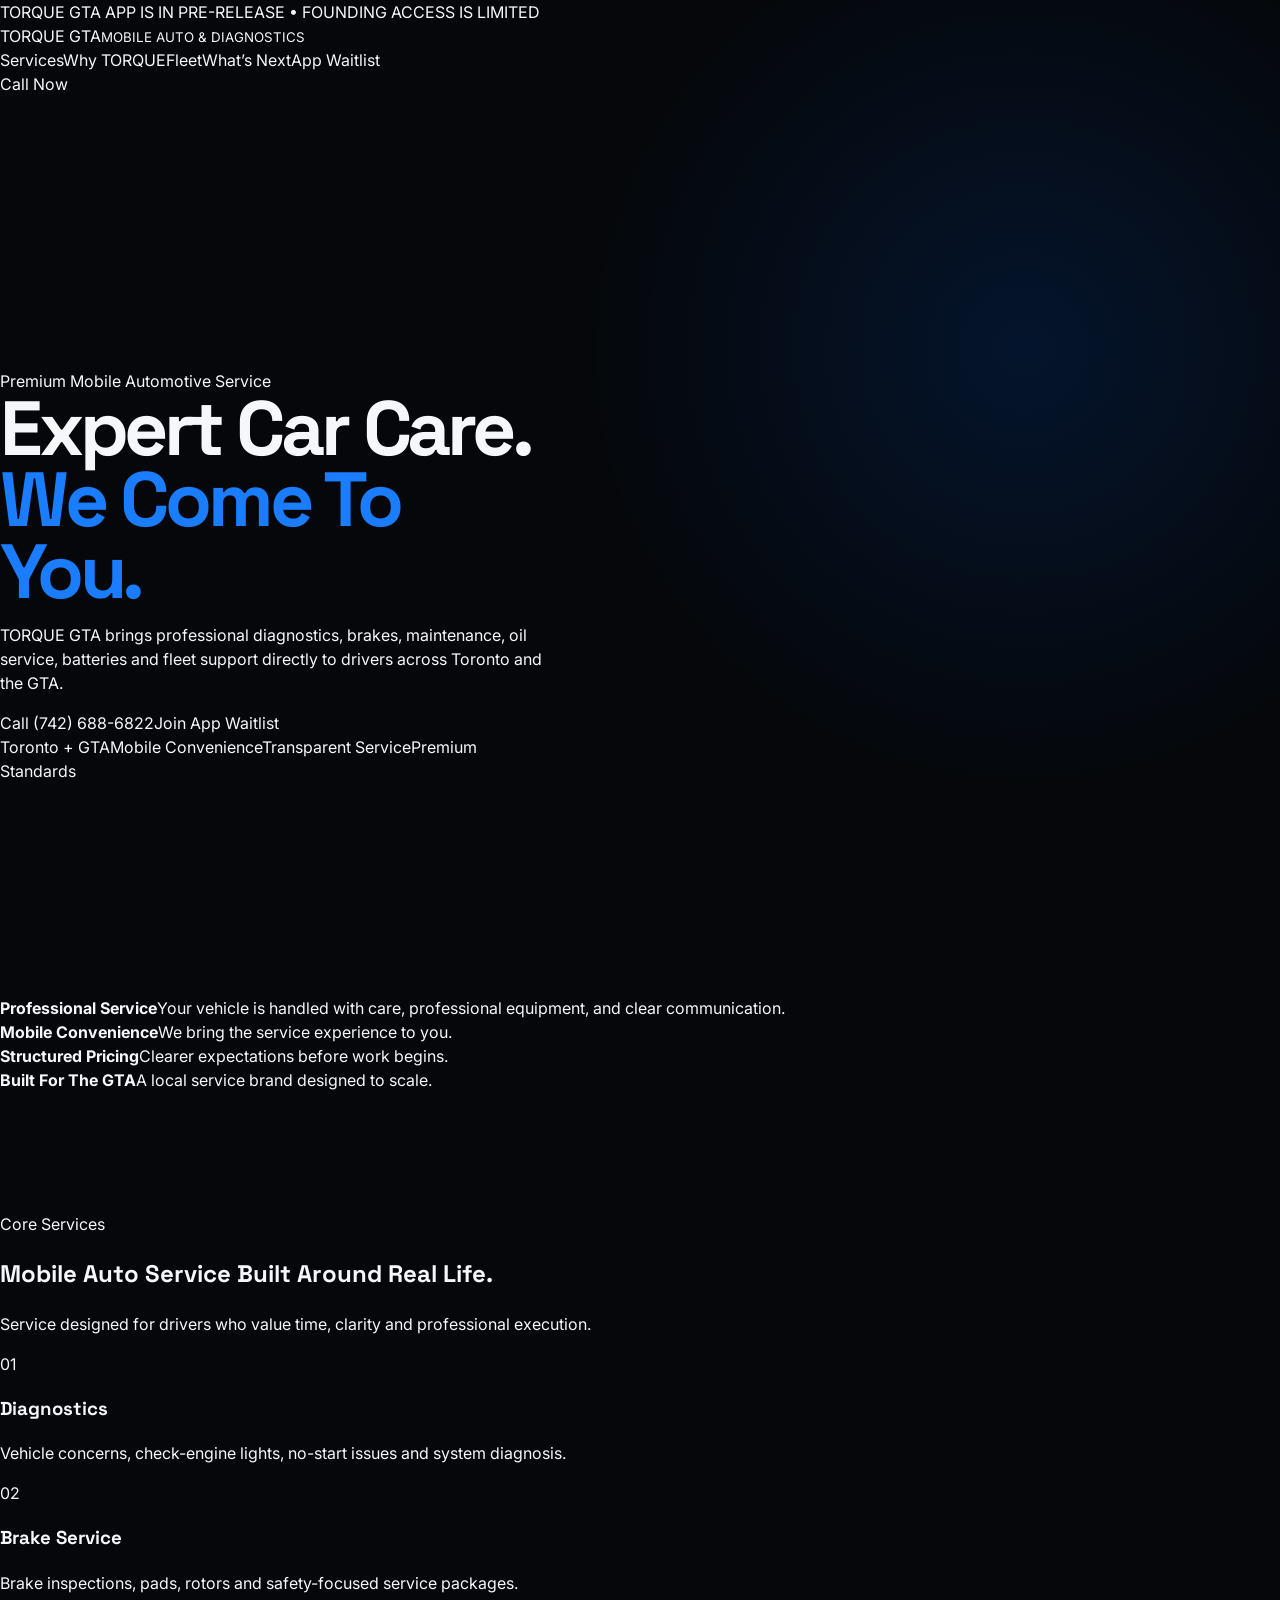
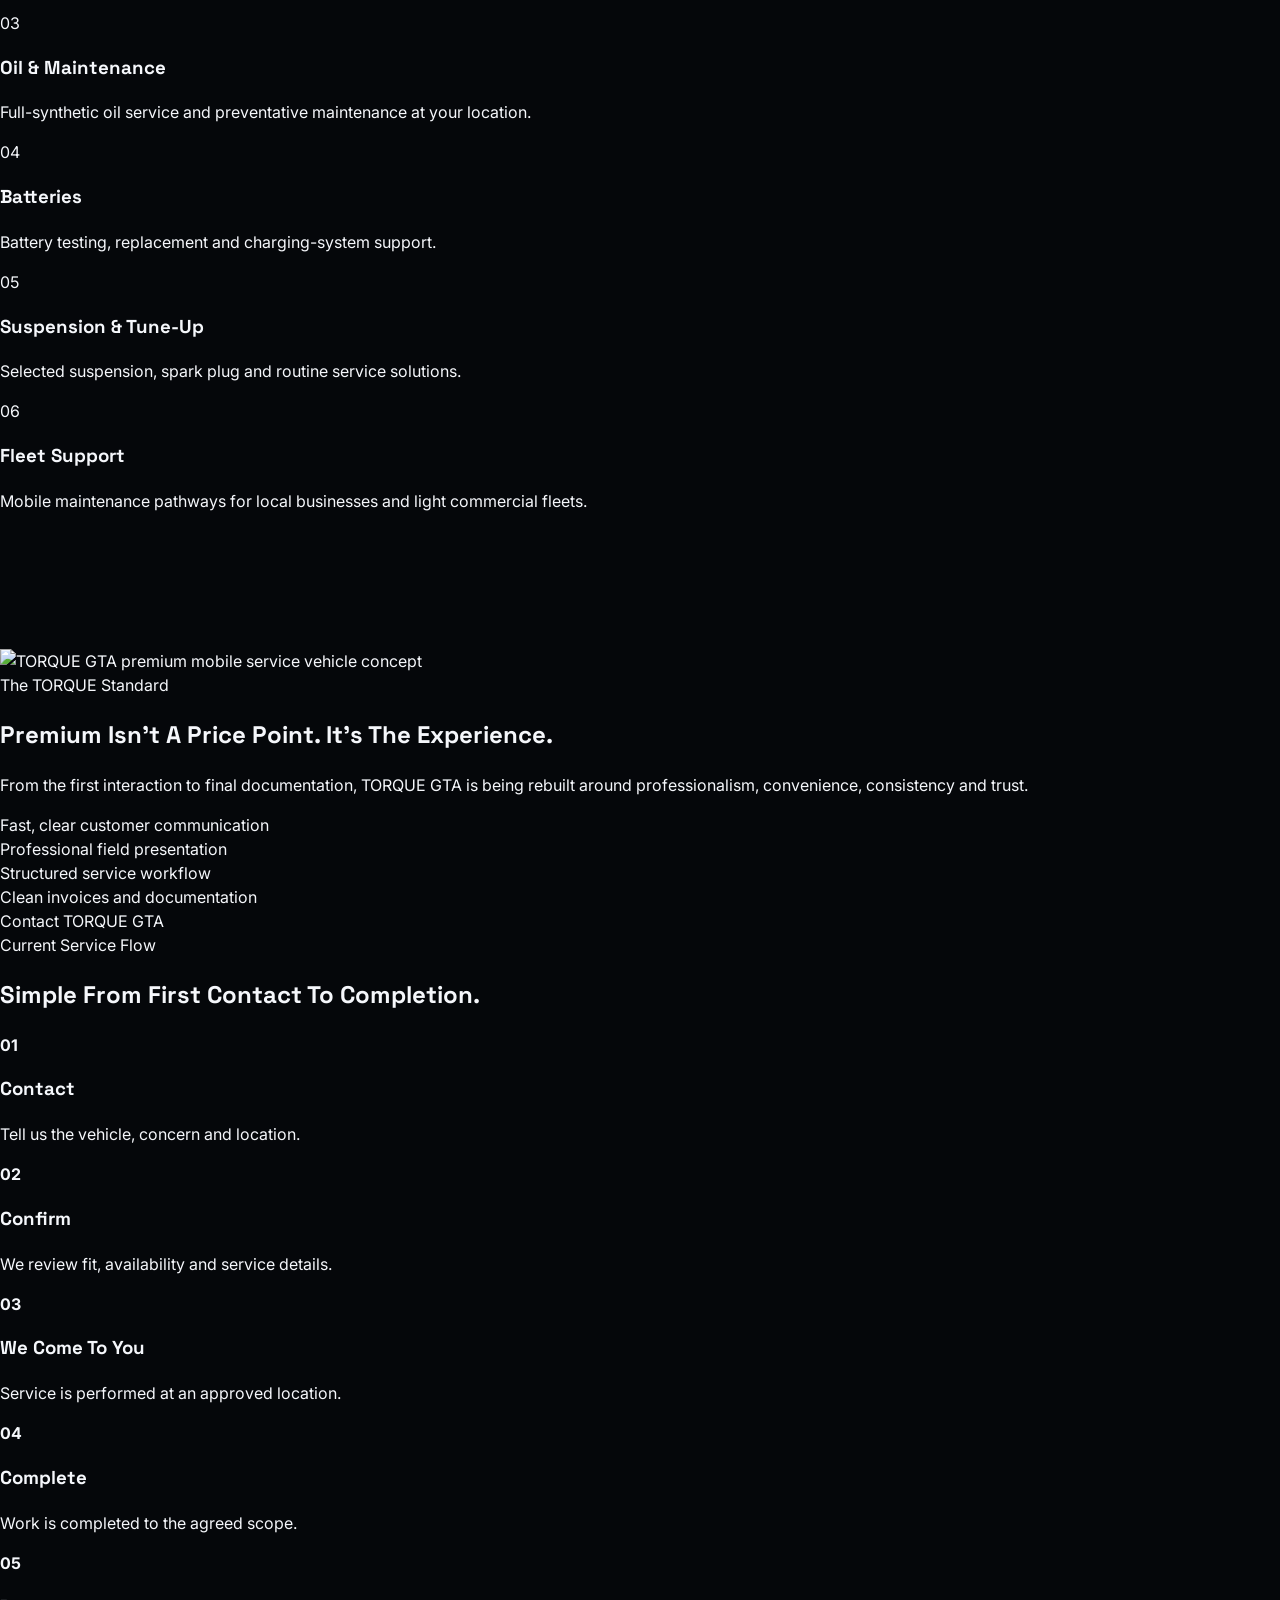
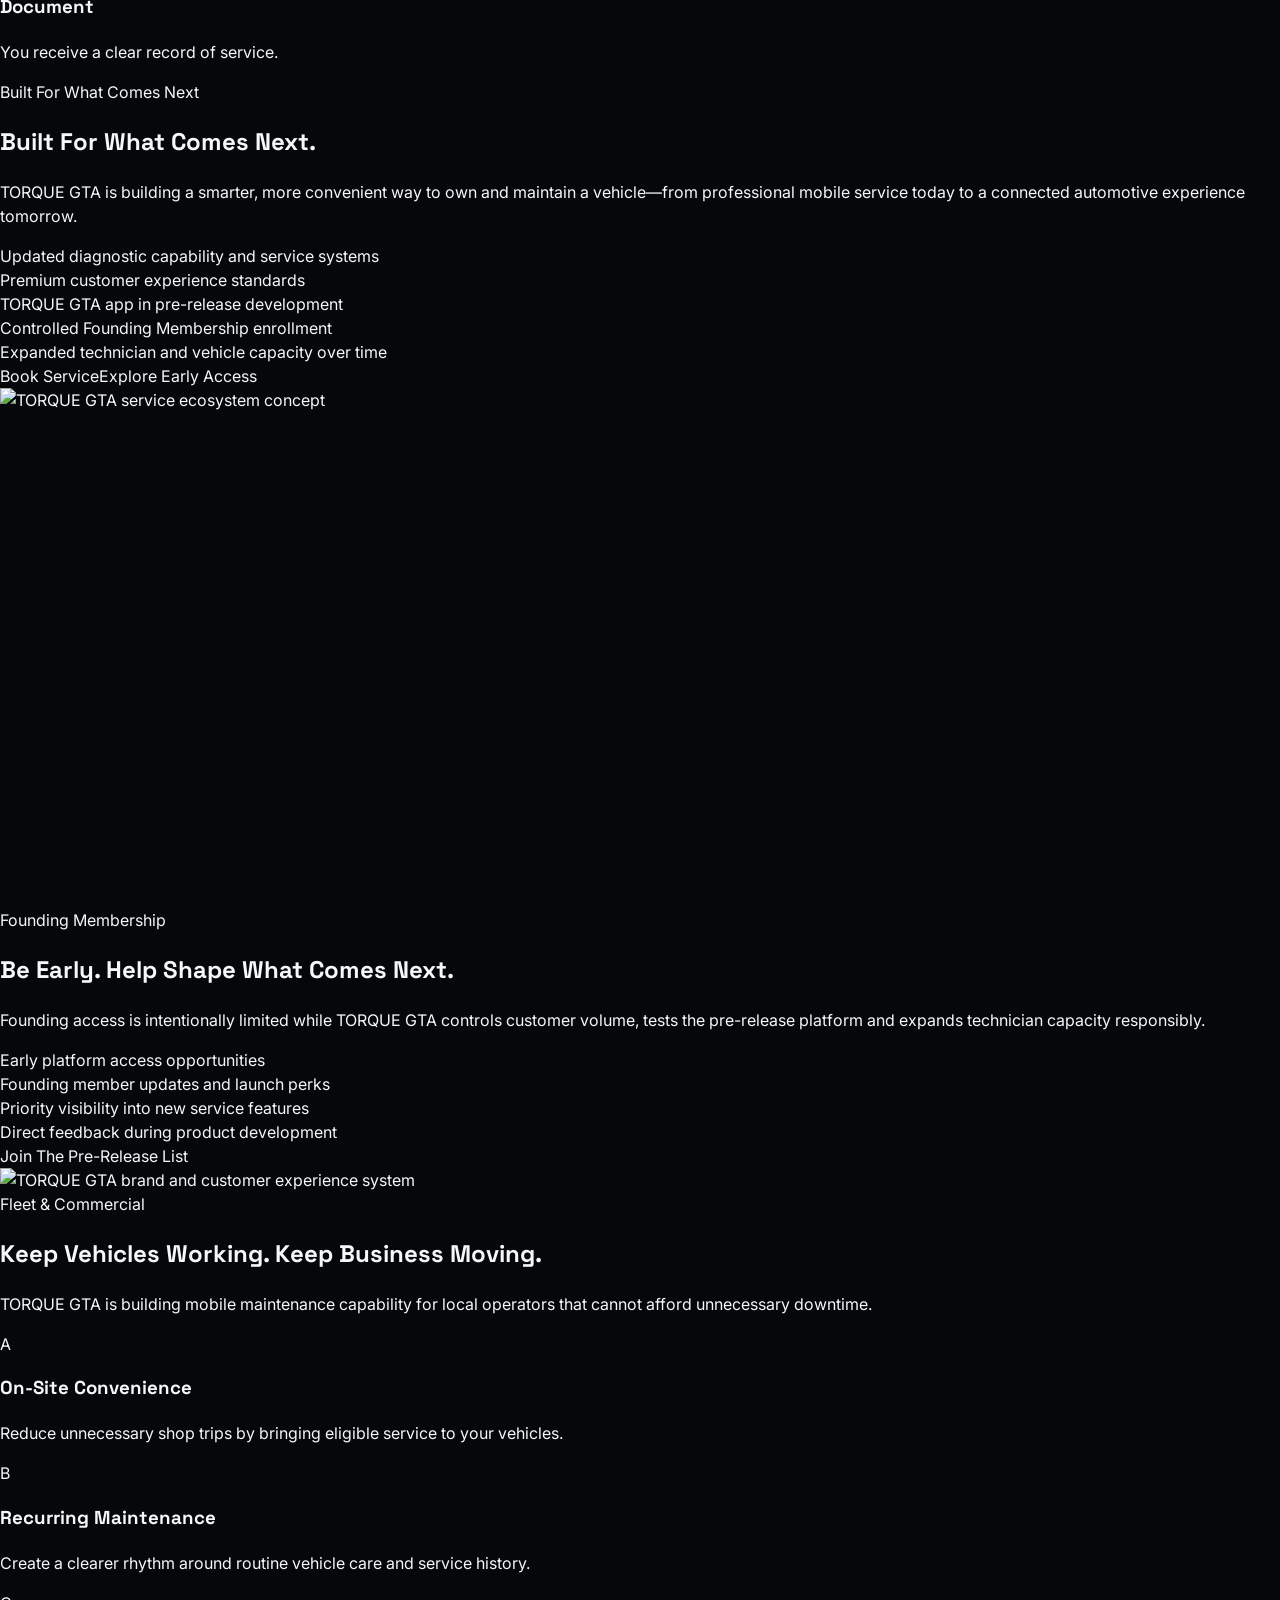
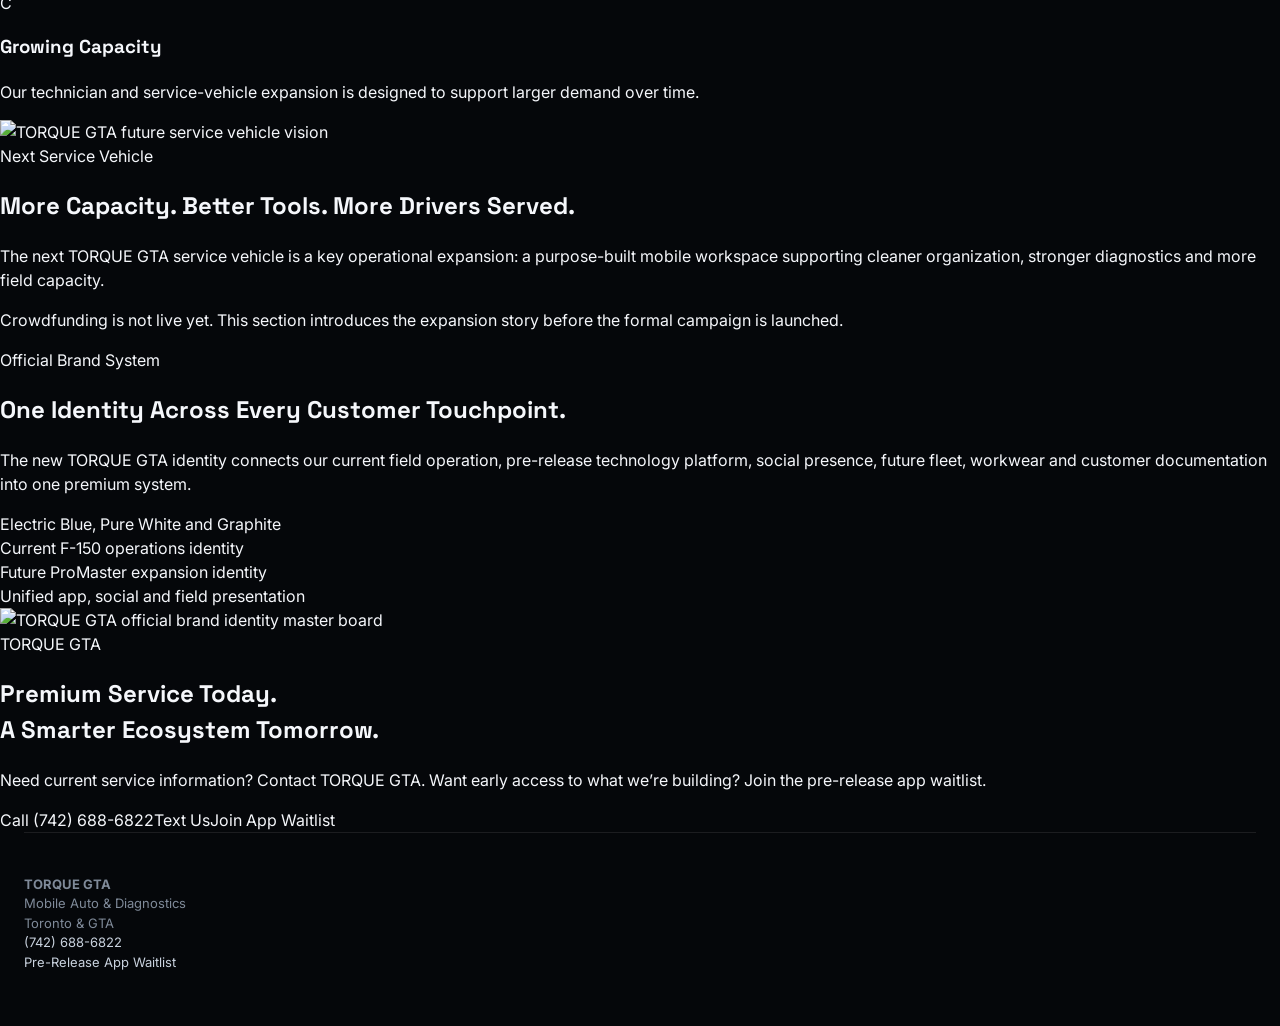
==== commit 631a8ab4: "Add files via upload" ====
--- a/index.html
+++ b/index.html
@@ -1,199 +1,120 @@
 <!doctype html>
 <html lang="en">
 <head>
-  <meta charset="utf-8" />
-  <meta name="viewport" content="width=device-width, initial-scale=1" />
-  <meta name="theme-color" content="#05070a" />
-  <title>TORQUE GTA | Mobile Auto & Diagnostics</title>
-  <meta name="description" content="Professional mobile diagnostics, brake service, maintenance and select repairs delivered across Toronto and the Greater Toronto Area." />
-  <link rel="stylesheet" href="styles.css" />
+<meta charset="utf-8"><meta name="viewport" content="width=device-width,initial-scale=1">
+<title>TORQUE GTA | Premium Mobile Auto & Diagnostics</title>
+<meta name="description" content="Premium mobile automotive service across Toronto and the GTA. Diagnostics, brakes, oil changes, batteries, maintenance and fleet support.">
+<link rel="stylesheet" href="styles.css">
 </head>
 <body>
-  <header class="site-header" id="top">
-    <a class="brand" href="#top" aria-label="TORQUE GTA home">
-      <img src="assets/torque-logo.png" alt="TORQUE GTA Mobile Auto & Diagnostics" />
-    </a>
-    <nav class="desktop-nav" aria-label="Primary navigation">
-      <a href="#services">Services</a>
-      <a href="#why">Why TORQUE</a>
-      <a href="#app">Early Access</a>
-      <a href="#fleet">Fleet</a>
-    </nav>
-    <a class="nav-cta" href="tel:+17426886822">Call Now</a>
-    <button class="menu-toggle" type="button" aria-label="Open menu" aria-expanded="false">
-      <span></span><span></span>
-    </button>
-  </header>
+<div class="topbar">TORQUE GTA APP IS IN PRE-RELEASE • FOUNDING ACCESS IS LIMITED</div>
+<header><div class="container nav">
+<a class="brand" href="/"><div class="mark"></div><div>TORQUE <span class="blue">GTA</span><small>MOBILE AUTO & DIAGNOSTICS</small></div></a>
+<nav><a href="#services">Services</a><a href="#experience">Why TORQUE</a><a href="#fleet">Fleet</a><a href="#future">What’s Next</a><a href="/app">App Waitlist</a></nav>
+<a class="btn btn-primary" href="tel:7426886822">Call Now</a>
+</div></header>
 
-  <main>
-    <section class="hero section">
-      <div class="hero-glow"></div>
-      <div class="hero-copy reveal">
-        <p class="eyebrow">TORONTO & THE GREATER TORONTO AREA</p>
-        <h1>EXPERT CAR CARE.<br><span>WE COME TO YOU.</span></h1>
-        <p class="hero-text">
-          Professional diagnostics, brakes, maintenance and select repairs—delivered directly to drivers across Toronto and the GTA.
-        </p>
-        <div class="hero-actions">
-          <a class="button primary" href="tel:+17426886822">Book Service</a>
-          <a class="button secondary" href="#app">Explore Early Access</a>
-        </div>
-        <div class="trust-row" aria-label="Service highlights">
-          <span>Mobile Service</span>
-          <span>Transparent Pricing</span>
-          <span>Professional Diagnostics</span>
-          <span>GTA Coverage</span>
-        </div>
+<main>
+<section class="hero"><div class="container hero-content">
+<span class="kicker">Premium Mobile Automotive Service</span>
+<h1>Expert Car Care.<br><span class="blue">We Come To You.</span></h1>
+<p class="lead">TORQUE GTA brings professional diagnostics, brakes, maintenance, oil service, batteries and fleet support directly to drivers across Toronto and the GTA.</p>
+<div class="actions"><a class="btn btn-primary" href="tel:7426886822">Call (742) 688-6822</a><a class="btn btn-secondary" href="/app">Join App Waitlist</a></div>
+<div class="hero-note"><span class="chip">Toronto + GTA</span><span class="chip">Mobile Convenience</span><span class="chip">Transparent Service</span><span class="chip">Premium Standards</span></div>
+</div></section>
+
+<div class="container trust"><div class="trust-grid">
+<div class="trust-card"><b>Professional Service</b><span>Your vehicle is handled with care, professional equipment, and clear communication.</span></div>
+<div class="trust-card"><b>Mobile Convenience</b><span>We bring the service experience to you.</span></div>
+<div class="trust-card"><b>Structured Pricing</b><span>Clearer expectations before work begins.</span></div>
+<div class="trust-card"><b>Built For The GTA</b><span>A local service brand designed to scale.</span></div>
+</div></div>
+
+<section id="services" class="dark"><div class="container">
+<div class="section-head"><span class="pill">Core Services</span><h2>Mobile Auto Service Built Around Real Life.</h2><p>Service designed for drivers who value time, clarity and professional execution.</p></div>
+<div class="grid-3">
+<div class="card"><div class="num">01</div><h3>Diagnostics</h3><p>Vehicle concerns, check-engine lights, no-start issues and system diagnosis.</p></div>
+<div class="card"><div class="num">02</div><h3>Brake Service</h3><p>Brake inspections, pads, rotors and safety-focused service packages.</p></div>
+<div class="card"><div class="num">03</div><h3>Oil & Maintenance</h3><p>Full-synthetic oil service and preventative maintenance at your location.</p></div>
+<div class="card"><div class="num">04</div><h3>Batteries</h3><p>Battery testing, replacement and charging-system support.</p></div>
+<div class="card"><div class="num">05</div><h3>Suspension & Tune-Up</h3><p>Selected suspension, spark plug and routine service solutions.</p></div>
+<div class="card"><div class="num">06</div><h3>Fleet Support</h3><p>Mobile maintenance pathways for local businesses and light commercial fleets.</p></div>
+</div></div></section>
+
+<section id="experience"><div class="container visual-grid">
+<div class="visual"><img src="assets/f150-master-board.PNG" alt="TORQUE GTA premium mobile service vehicle concept"></div>
+<div class="visual-copy"><span class="pill">The TORQUE Standard</span><h2>Premium Isn’t A Price Point. It’s The Experience.</h2><p class="muted">From the first interaction to final documentation, TORQUE GTA is being rebuilt around professionalism, convenience, consistency and trust.</p>
+<div class="list"><div>Fast, clear customer communication</div><div>Professional field presentation</div><div>Structured service workflow</div><div>Clean invoices and documentation</div></div>
+<a class="btn btn-primary" href="tel:7426886822">Contact TORQUE GTA</a></div>
+</div></section>
+
+<section class="dark"><div class="container">
+<div class="section-head"><span class="pill">Current Service Flow</span><h2>Simple From First Contact To Completion.</h2></div>
+<div class="steps">
+<div class="step"><b>01</b><h3>Contact</h3><p>Tell us the vehicle, concern and location.</p></div>
+<div class="step"><b>02</b><h3>Confirm</h3><p>We review fit, availability and service details.</p></div>
+<div class="step"><b>03</b><h3>We Come To You</h3><p>Service is performed at an approved location.</p></div>
+<div class="step"><b>04</b><h3>Complete</h3><p>Work is completed to the agreed scope.</p></div>
+<div class="step"><b>05</b><h3>Document</h3><p>You receive a clear record of service.</p></div>
+</div></div></section>
+
+<section id="future"><div class="container banner split">
+<div><span class="pill">Built For What Comes Next</span><h2>Built For What Comes Next.</h2><p class="muted">TORQUE GTA is building a smarter, more convenient way to own and maintain a vehicle—from professional mobile service today to a connected automotive experience tomorrow.</p>
+<div class="list"><div>Updated diagnostic capability and service systems</div><div>Premium customer experience standards</div><div>TORQUE GTA app in pre-release development</div><div>Controlled Founding Membership enrollment</div><div>Expanded technician and vehicle capacity over time</div></div>
+<div class="actions"><a class="btn btn-primary" href="tel:7426886822">Book Service</a><a class="btn btn-secondary" href="/app">Explore Early Access</a></div></div>
+<div class="visual" style="min-height:520px"><img src="assets/booking-funnel.PNG" alt="TORQUE GTA service ecosystem concept"></div>
+</div></section>
+
+<section class="dark"><div class="container visual-grid">
+<div class="visual-copy"><span class="pill">Founding Membership</span><h2>Be Early. Help Shape What Comes Next.</h2><p class="muted">Founding access is intentionally limited while TORQUE GTA controls customer volume, tests the pre-release platform and expands technician capacity responsibly.</p>
+<div class="list"><div>Early platform access opportunities</div><div>Founding member updates and launch perks</div><div>Priority visibility into new service features</div><div>Direct feedback during product development</div></div>
+<a class="btn btn-primary" href="/app">Join The Pre-Release List</a></div>
+<div class="visual"><img src="assets/instagram-pack.PNG" alt="TORQUE GTA brand and customer experience system"></div>
+</div></section>
+
+<section id="fleet"><div class="container">
+<div class="section-head"><span class="pill">Fleet & Commercial</span><h2>Keep Vehicles Working. Keep Business Moving.</h2><p>TORQUE GTA is building mobile maintenance capability for local operators that cannot afford unnecessary downtime.</p></div>
+<div class="grid-3">
+<div class="card"><div class="num">A</div><h3>On-Site Convenience</h3><p>Reduce unnecessary shop trips by bringing eligible service to your vehicles.</p></div>
+<div class="card"><div class="num">B</div><h3>Recurring Maintenance</h3><p>Create a clearer rhythm around routine vehicle care and service history.</p></div>
+<div class="card"><div class="num">C</div><h3>Growing Capacity</h3><p>Our technician and service-vehicle expansion is designed to support larger demand over time.</p></div>
+</div></div></section>
+
+<section id="vehicle" class="dark"><div class="container visual-grid">
+<div class="visual"><img src="assets/future-expansion.PNG" alt="TORQUE GTA future service vehicle vision"></div>
+<div class="visual-copy"><span class="pill">Next Service Vehicle</span><h2>More Capacity. Better Tools. More Drivers Served.</h2><p class="muted">The next TORQUE GTA service vehicle is a key operational expansion: a purpose-built mobile workspace supporting cleaner organization, stronger diagnostics and more field capacity.</p>
+<p class="notice">Crowdfunding is not live yet. This section introduces the expansion story before the formal campaign is launched.</p>
+</div></div></section>
+
+
+<section>
+  <div class="container visual-grid">
+    <div class="visual-copy">
+      <span class="pill">Official Brand System</span>
+      <h2>One Identity Across Every Customer Touchpoint.</h2>
+      <p class="muted">
+        The new TORQUE GTA identity connects our current field operation,
+        pre-release technology platform, social presence, future fleet,
+        workwear and customer documentation into one premium system.
+      </p>
+      <div class="list">
+        <div>Electric Blue, Pure White and Graphite</div>
+        <div>Current F-150 operations identity</div>
+        <div>Future ProMaster expansion identity</div>
+        <div>Unified app, social and field presentation</div>
       </div>
+    </div>
+    <div class="visual">
+      <img
+        src="assets/brand-identity.PNG"
+        alt="TORQUE GTA official brand identity master board"
+      >
+    </div>
+  </div>
+</section>
 
-      <div class="hero-media reveal" aria-label="TORQUE GTA service truck">
-        <img src="assets/hero-f150.jpg" alt="TORQUE GTA branded Ford F-150 service vehicle" />
-        <div class="media-badge">
-          <strong>WE COME TO YOU.</strong>
-          <span>QUALITY YOU CAN TRUST.</span>
-        </div>
-      </div>
-    </section>
-
-    <section class="trust-strip">
-      <div>Professional Equipment</div>
-      <div>Mobile Convenience</div>
-      <div>Clear Communication</div>
-      <div>Local GTA Service</div>
-    </section>
-
-    <section class="section" id="services">
-      <div class="section-heading reveal">
-        <p class="eyebrow">MOBILE SERVICE, WITHOUT THE SHOP</p>
-        <h2>Built around your schedule.</h2>
-        <p>Focused services delivered where your vehicle already is.</p>
-      </div>
-
-      <div class="service-grid">
-        <article class="service-card reveal">
-          <span class="service-number">01</span>
-          <h3>Diagnostics</h3>
-          <p>Professional troubleshooting for warning lights, no-start conditions and drivability concerns.</p>
-        </article>
-        <article class="service-card reveal">
-          <span class="service-number">02</span>
-          <h3>Brake Service</h3>
-          <p>Brake pads and rotors serviced at your location with transparent, vehicle-specific recommendations.</p>
-        </article>
-        <article class="service-card reveal">
-          <span class="service-number">03</span>
-          <h3>Maintenance</h3>
-          <p>Routine maintenance designed to reduce downtime and keep your vehicle ready for the road.</p>
-        </article>
-        <article class="service-card reveal">
-          <span class="service-number">04</span>
-          <h3>Battery & Starting</h3>
-          <p>Battery replacement, charging-system checks and starting-system diagnosis delivered on-site.</p>
-        </article>
-        <article class="service-card reveal">
-          <span class="service-number">05</span>
-          <h3>Suspension</h3>
-          <p>Select suspension services for drivers who want convenience without sacrificing professional care.</p>
-        </article>
-        <article class="service-card reveal">
-          <span class="service-number">06</span>
-          <h3>Fleet Support</h3>
-          <p>Mobile support for small commercial fleets that cannot afford unnecessary vehicle downtime.</p>
-        </article>
-      </div>
-    </section>
-
-    <section class="section split-section" id="why">
-      <div class="split-copy reveal">
-        <p class="eyebrow">WHY TORQUE GTA</p>
-        <h2>Your vehicle shouldn’t have to lose a day to get serviced.</h2>
-        <p>
-          TORQUE GTA is built around a simple idea: professional automotive service should fit into your life—not force your life to fit around a repair shop.
-        </p>
-      </div>
-      <div class="benefit-list reveal">
-        <div><strong>01</strong><span>We come to your home, workplace or approved service location.</span></div>
-        <div><strong>02</strong><span>Clear recommendations before work begins.</span></div>
-        <div><strong>03</strong><span>Professional tools and diagnostic equipment.</span></div>
-        <div><strong>04</strong><span>A modern customer experience built for busy people.</span></div>
-      </div>
-    </section>
-
-    <section class="section process">
-      <div class="section-heading reveal">
-        <p class="eyebrow">HOW IT WORKS</p>
-        <h2>Simple from request to road-ready.</h2>
-      </div>
-      <div class="process-grid">
-        <div class="process-step reveal">
-          <span>01</span>
-          <h3>Choose Your Service</h3>
-          <p>Tell us what your vehicle needs.</p>
-        </div>
-        <div class="process-step reveal">
-          <span>02</span>
-          <h3>Confirm Time & Place</h3>
-          <p>Choose a location that works for you.</p>
-        </div>
-        <div class="process-step reveal">
-          <span>03</span>
-          <h3>We Come To You</h3>
-          <p>Our mobile service arrives prepared.</p>
-        </div>
-      </div>
-    </section>
-
-    <section class="section app-section" id="app">
-      <div class="app-copy reveal">
-        <p class="eyebrow">TORQUE GTA APP • PRE-RELEASE</p>
-        <h2>The future of vehicle service is being built now.</h2>
-        <p>
-          We’re developing a streamlined service experience for booking, pricing, updates and vehicle records—all in one place.
-        </p>
-        <div class="founder-card">
-          <span>FOUNDING MEMBERSHIP</span>
-          <strong>Early access. Priority treatment. Built with the first believers.</strong>
-          <p>Enrollment is limited while we expand technician capacity and prepare the next phase of TORQUE GTA.</p>
-        </div>
-        <a class="button primary" href="https://torquegta.ca/app">Explore Early Access</a>
-      </div>
-
-      <div class="app-media reveal">
-        <img src="assets/app-preview.jpg" alt="TORQUE GTA app pre-release interface shown on mobile phones" />
-      </div>
-    </section>
-
-    <section class="section fleet-section" id="fleet">
-      <div class="fleet-panel reveal">
-        <p class="eyebrow">FLEET & COMMERCIAL</p>
-        <h2>Keep your vehicles working.</h2>
-        <p>
-          Mobile maintenance and diagnostic support for trades, delivery teams, contractors and small commercial fleets across the GTA.
-        </p>
-        <a class="button secondary" href="tel:+17426886822">Discuss Fleet Support</a>
-      </div>
-    </section>
-
-    <section class="section final-cta">
-      <div class="reveal">
-        <p class="eyebrow">TORQUE GTA</p>
-        <h2>Better service starts by bringing the shop to you.</h2>
-        <p>Call today for service availability across Toronto and the Greater Toronto Area.</p>
-        <div class="hero-actions">
-          <a class="button primary" href="tel:+17426886822">(742) 688-6822</a>
-          <a class="button secondary" href="https://torquegta.ca/app">Early Access</a>
-        </div>
-      </div>
-    </section>
-  </main>
-
-  <footer>
-    <img src="assets/torque-logo.png" alt="" />
-    <p>TORQUE GTA Mobile Auto & Diagnostics</p>
-    <p><a href="tel:+17426886822">(742) 688-6822</a> · Toronto & GTA</p>
-    <p class="legal">© <span id="year"></span> TORQUE GTA. All rights reserved.</p>
-  </footer>
-
-  <script src="script.js"></script>
-</body>
-</html>
+<section class="cta"><div class="container"><span class="pill">TORQUE GTA</span><h2>Premium Service Today.<br><span class="blue">A Smarter Ecosystem Tomorrow.</span></h2><p>Need current service information? Contact TORQUE GTA. Want early access to what we’re building? Join the pre-release app waitlist.</p>
+<div class="actions" style="justify-content:center"><a class="btn btn-primary" href="tel:7426886822">Call (742) 688-6822</a><a class="btn btn-secondary" href="sms:+17426886822">Text Us</a><a class="btn btn-ghost" href="/app">Join App Waitlist</a></div></div></section>
+</main>
+<footer><div class="container footer"><div><strong>TORQUE GTA</strong><br>Mobile Auto & Diagnostics</div><div>Toronto & GTA</div><div><a href="tel:7426886822">(742) 688-6822</a></div><div><a href="/app">Pre-Release App Waitlist</a></div></div></footer>
+</body></html>
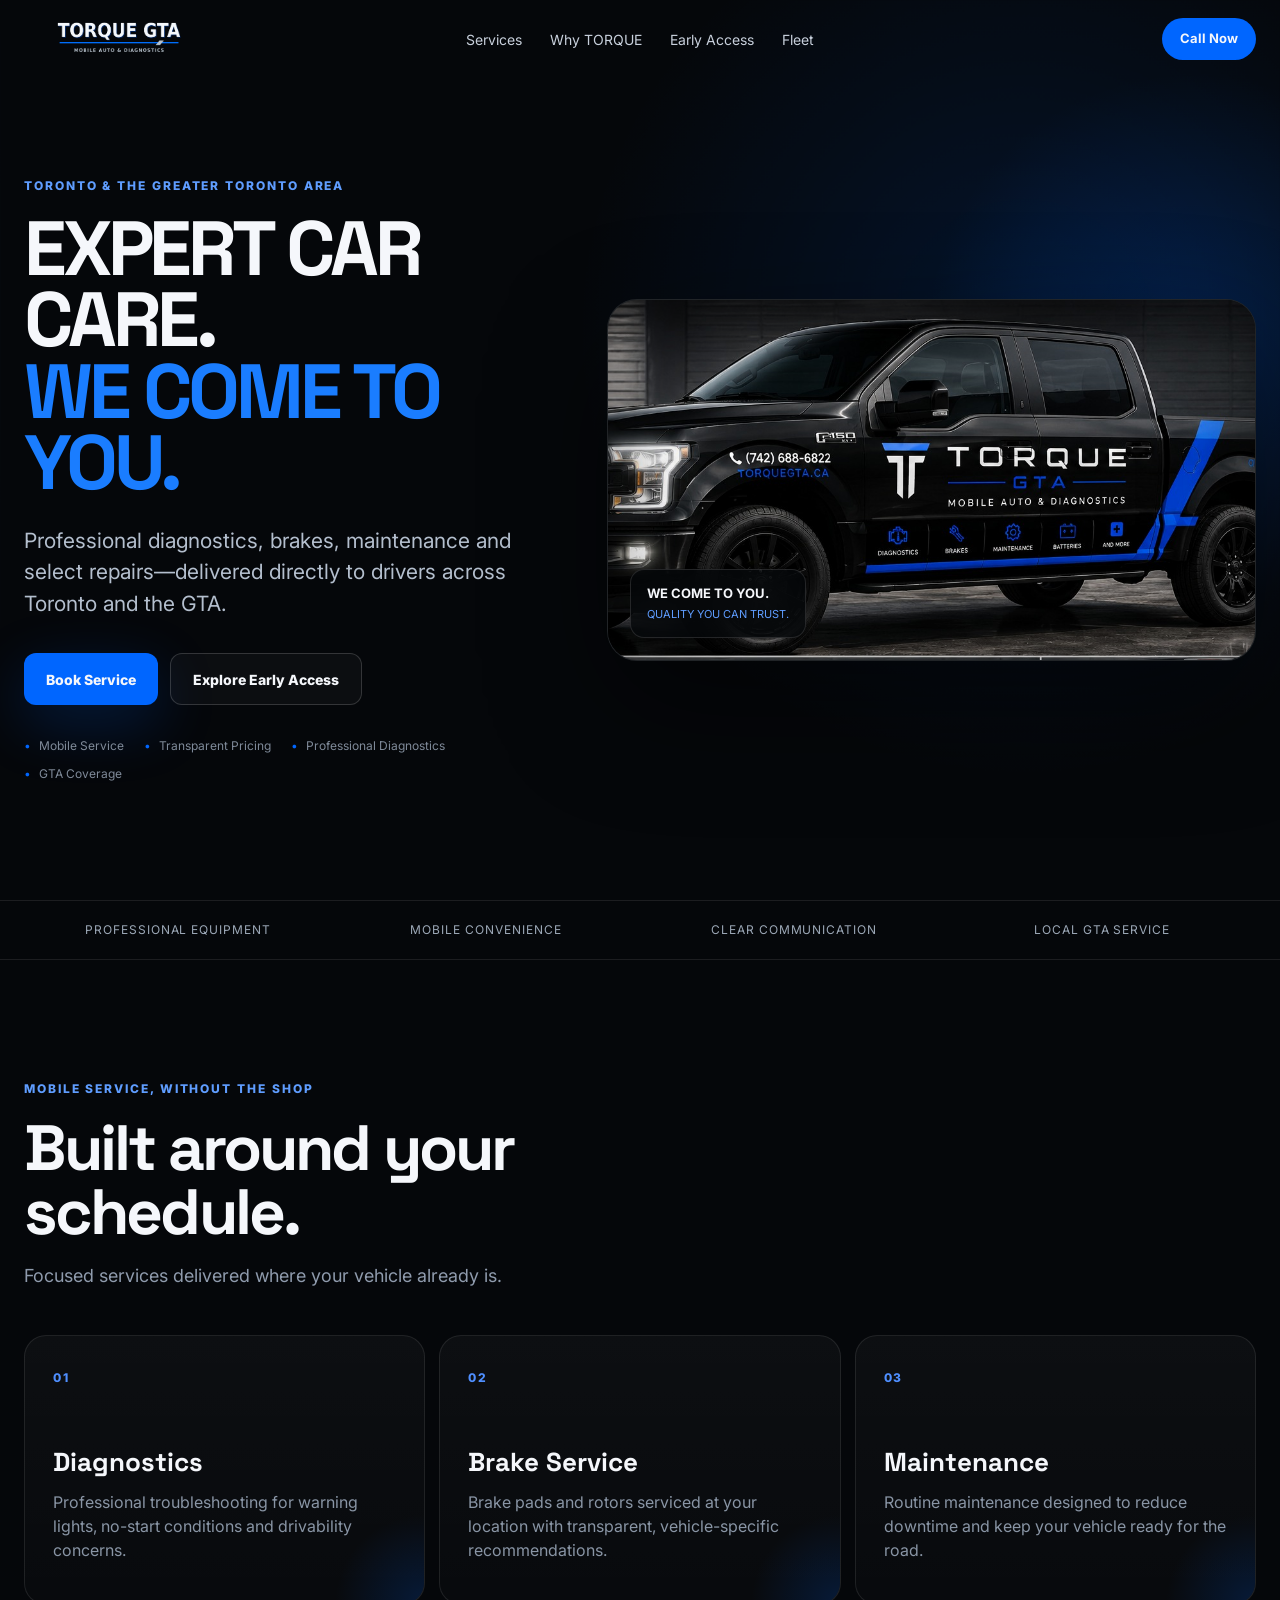
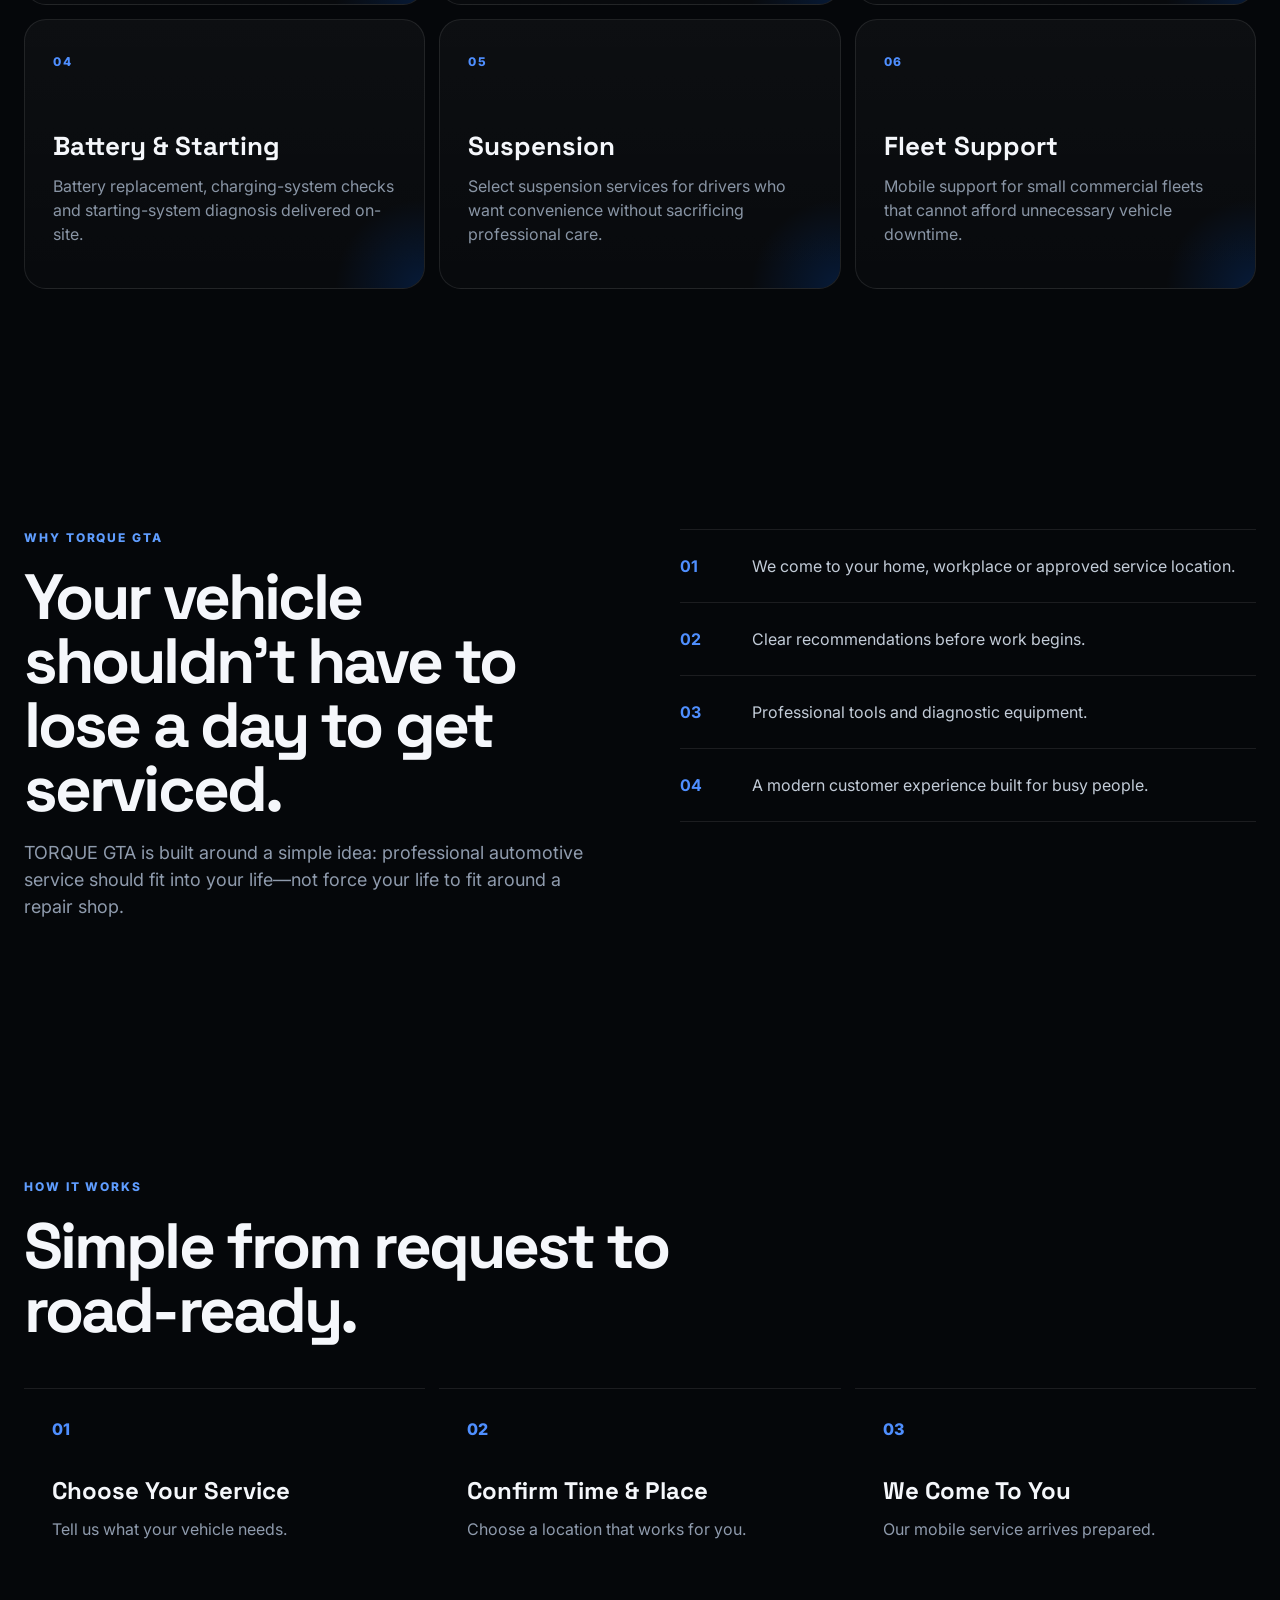
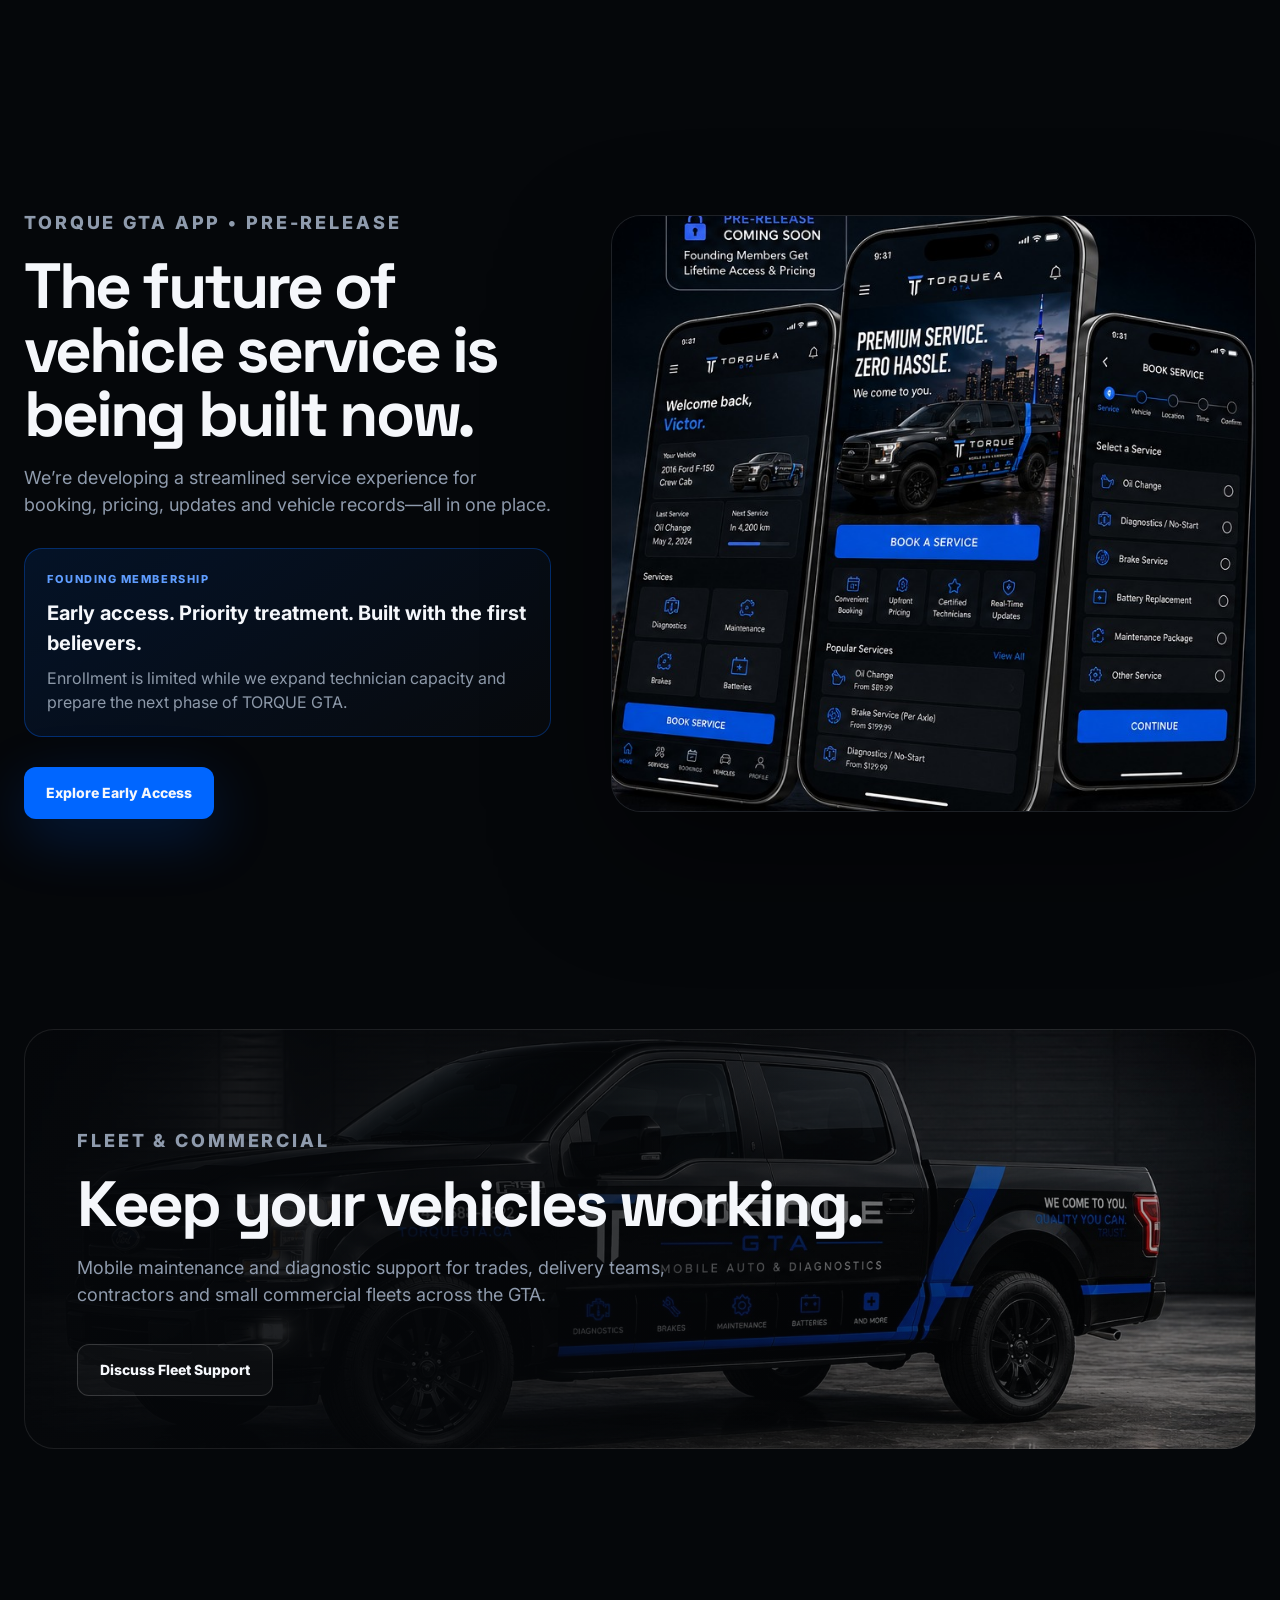
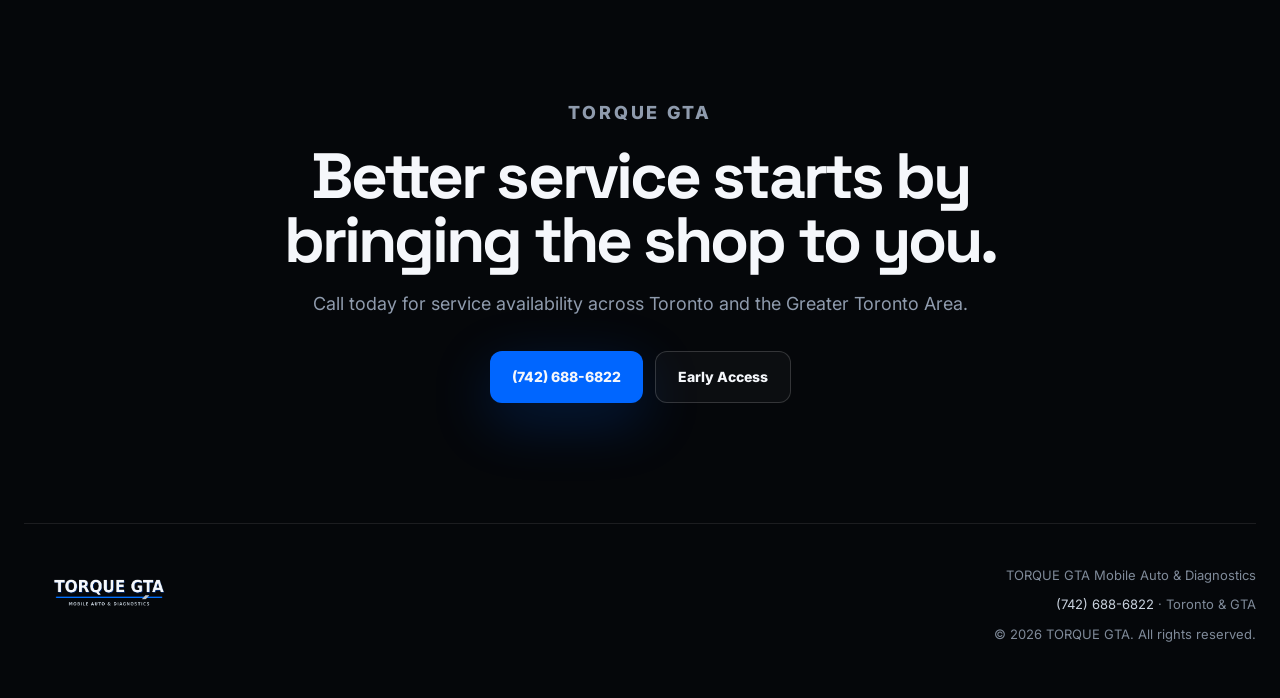
==== commit 7cd1f470: "Add files via upload" ====
--- a/index.html
+++ b/index.html
@@ -1,120 +1,199 @@
 <!doctype html>
 <html lang="en">
 <head>
-<meta charset="utf-8"><meta name="viewport" content="width=device-width,initial-scale=1">
-<title>TORQUE GTA | Premium Mobile Auto & Diagnostics</title>
-<meta name="description" content="Premium mobile automotive service across Toronto and the GTA. Diagnostics, brakes, oil changes, batteries, maintenance and fleet support.">
-<link rel="stylesheet" href="styles.css">
+  <meta charset="utf-8" />
+  <meta name="viewport" content="width=device-width, initial-scale=1" />
+  <meta name="theme-color" content="#05070a" />
+  <title>TORQUE GTA | Mobile Auto & Diagnostics</title>
+  <meta name="description" content="Professional mobile diagnostics, brake service, maintenance and select repairs delivered across Toronto and the Greater Toronto Area." />
+  <link rel="stylesheet" href="styles.css" />
 </head>
 <body>
-<div class="topbar">TORQUE GTA APP IS IN PRE-RELEASE • FOUNDING ACCESS IS LIMITED</div>
-<header><div class="container nav">
-<a class="brand" href="/"><div class="mark"></div><div>TORQUE <span class="blue">GTA</span><small>MOBILE AUTO & DIAGNOSTICS</small></div></a>
-<nav><a href="#services">Services</a><a href="#experience">Why TORQUE</a><a href="#fleet">Fleet</a><a href="#future">What’s Next</a><a href="/app">App Waitlist</a></nav>
-<a class="btn btn-primary" href="tel:7426886822">Call Now</a>
-</div></header>
+  <header class="site-header" id="top">
+    <a class="brand" href="#top" aria-label="TORQUE GTA home">
+      <img src="assets/torque-logo.png" alt="TORQUE GTA Mobile Auto & Diagnostics" />
+    </a>
+    <nav class="desktop-nav" aria-label="Primary navigation">
+      <a href="#services">Services</a>
+      <a href="#why">Why TORQUE</a>
+      <a href="#app">Early Access</a>
+      <a href="#fleet">Fleet</a>
+    </nav>
+    <a class="nav-cta" href="tel:+17426886822">Call Now</a>
+    <button class="menu-toggle" type="button" aria-label="Open menu" aria-expanded="false">
+      <span></span><span></span>
+    </button>
+  </header>
 
-<main>
-<section class="hero"><div class="container hero-content">
-<span class="kicker">Premium Mobile Automotive Service</span>
-<h1>Expert Car Care.<br><span class="blue">We Come To You.</span></h1>
-<p class="lead">TORQUE GTA brings professional diagnostics, brakes, maintenance, oil service, batteries and fleet support directly to drivers across Toronto and the GTA.</p>
-<div class="actions"><a class="btn btn-primary" href="tel:7426886822">Call (742) 688-6822</a><a class="btn btn-secondary" href="/app">Join App Waitlist</a></div>
-<div class="hero-note"><span class="chip">Toronto + GTA</span><span class="chip">Mobile Convenience</span><span class="chip">Transparent Service</span><span class="chip">Premium Standards</span></div>
-</div></section>
+  <main>
+    <section class="hero section">
+      <div class="hero-glow"></div>
+      <div class="hero-copy reveal">
+        <p class="eyebrow">TORONTO & THE GREATER TORONTO AREA</p>
+        <h1>EXPERT CAR CARE.<br><span>WE COME TO YOU.</span></h1>
+        <p class="hero-text">
+          Professional diagnostics, brakes, maintenance and select repairs—delivered directly to drivers across Toronto and the GTA.
+        </p>
+        <div class="hero-actions">
+          <a class="button primary" href="tel:+17426886822">Book Service</a>
+          <a class="button secondary" href="#app">Explore Early Access</a>
+        </div>
+        <div class="trust-row" aria-label="Service highlights">
+          <span>Mobile Service</span>
+          <span>Transparent Pricing</span>
+          <span>Professional Diagnostics</span>
+          <span>GTA Coverage</span>
+        </div>
+      </div>
 
-<div class="container trust"><div class="trust-grid">
-<div class="trust-card"><b>Professional Service</b><span>Your vehicle is handled with care, professional equipment, and clear communication.</span></div>
-<div class="trust-card"><b>Mobile Convenience</b><span>We bring the service experience to you.</span></div>
-<div class="trust-card"><b>Structured Pricing</b><span>Clearer expectations before work begins.</span></div>
-<div class="trust-card"><b>Built For The GTA</b><span>A local service brand designed to scale.</span></div>
-</div></div>
+      <div class="hero-media reveal" aria-label="TORQUE GTA service truck">
+        <img src="assets/hero-f150.jpg" alt="TORQUE GTA branded Ford F-150 service vehicle" />
+        <div class="media-badge">
+          <strong>WE COME TO YOU.</strong>
+          <span>QUALITY YOU CAN TRUST.</span>
+        </div>
+      </div>
+    </section>
 
-<section id="services" class="dark"><div class="container">
-<div class="section-head"><span class="pill">Core Services</span><h2>Mobile Auto Service Built Around Real Life.</h2><p>Service designed for drivers who value time, clarity and professional execution.</p></div>
-<div class="grid-3">
-<div class="card"><div class="num">01</div><h3>Diagnostics</h3><p>Vehicle concerns, check-engine lights, no-start issues and system diagnosis.</p></div>
-<div class="card"><div class="num">02</div><h3>Brake Service</h3><p>Brake inspections, pads, rotors and safety-focused service packages.</p></div>
-<div class="card"><div class="num">03</div><h3>Oil & Maintenance</h3><p>Full-synthetic oil service and preventative maintenance at your location.</p></div>
-<div class="card"><div class="num">04</div><h3>Batteries</h3><p>Battery testing, replacement and charging-system support.</p></div>
-<div class="card"><div class="num">05</div><h3>Suspension & Tune-Up</h3><p>Selected suspension, spark plug and routine service solutions.</p></div>
-<div class="card"><div class="num">06</div><h3>Fleet Support</h3><p>Mobile maintenance pathways for local businesses and light commercial fleets.</p></div>
-</div></div></section>
+    <section class="trust-strip">
+      <div>Professional Equipment</div>
+      <div>Mobile Convenience</div>
+      <div>Clear Communication</div>
+      <div>Local GTA Service</div>
+    </section>
 
-<section id="experience"><div class="container visual-grid">
-<div class="visual"><img src="assets/f150-master-board.PNG" alt="TORQUE GTA premium mobile service vehicle concept"></div>
-<div class="visual-copy"><span class="pill">The TORQUE Standard</span><h2>Premium Isn’t A Price Point. It’s The Experience.</h2><p class="muted">From the first interaction to final documentation, TORQUE GTA is being rebuilt around professionalism, convenience, consistency and trust.</p>
-<div class="list"><div>Fast, clear customer communication</div><div>Professional field presentation</div><div>Structured service workflow</div><div>Clean invoices and documentation</div></div>
-<a class="btn btn-primary" href="tel:7426886822">Contact TORQUE GTA</a></div>
-</div></section>
+    <section class="section" id="services">
+      <div class="section-heading reveal">
+        <p class="eyebrow">MOBILE SERVICE, WITHOUT THE SHOP</p>
+        <h2>Built around your schedule.</h2>
+        <p>Focused services delivered where your vehicle already is.</p>
+      </div>
 
-<section class="dark"><div class="container">
-<div class="section-head"><span class="pill">Current Service Flow</span><h2>Simple From First Contact To Completion.</h2></div>
-<div class="steps">
-<div class="step"><b>01</b><h3>Contact</h3><p>Tell us the vehicle, concern and location.</p></div>
-<div class="step"><b>02</b><h3>Confirm</h3><p>We review fit, availability and service details.</p></div>
-<div class="step"><b>03</b><h3>We Come To You</h3><p>Service is performed at an approved location.</p></div>
-<div class="step"><b>04</b><h3>Complete</h3><p>Work is completed to the agreed scope.</p></div>
-<div class="step"><b>05</b><h3>Document</h3><p>You receive a clear record of service.</p></div>
-</div></div></section>
+      <div class="service-grid">
+        <article class="service-card reveal">
+          <span class="service-number">01</span>
+          <h3>Diagnostics</h3>
+          <p>Professional troubleshooting for warning lights, no-start conditions and drivability concerns.</p>
+        </article>
+        <article class="service-card reveal">
+          <span class="service-number">02</span>
+          <h3>Brake Service</h3>
+          <p>Brake pads and rotors serviced at your location with transparent, vehicle-specific recommendations.</p>
+        </article>
+        <article class="service-card reveal">
+          <span class="service-number">03</span>
+          <h3>Maintenance</h3>
+          <p>Routine maintenance designed to reduce downtime and keep your vehicle ready for the road.</p>
+        </article>
+        <article class="service-card reveal">
+          <span class="service-number">04</span>
+          <h3>Battery & Starting</h3>
+          <p>Battery replacement, charging-system checks and starting-system diagnosis delivered on-site.</p>
+        </article>
+        <article class="service-card reveal">
+          <span class="service-number">05</span>
+          <h3>Suspension</h3>
+          <p>Select suspension services for drivers who want convenience without sacrificing professional care.</p>
+        </article>
+        <article class="service-card reveal">
+          <span class="service-number">06</span>
+          <h3>Fleet Support</h3>
+          <p>Mobile support for small commercial fleets that cannot afford unnecessary vehicle downtime.</p>
+        </article>
+      </div>
+    </section>
 
-<section id="future"><div class="container banner split">
-<div><span class="pill">Built For What Comes Next</span><h2>Built For What Comes Next.</h2><p class="muted">TORQUE GTA is building a smarter, more convenient way to own and maintain a vehicle—from professional mobile service today to a connected automotive experience tomorrow.</p>
-<div class="list"><div>Updated diagnostic capability and service systems</div><div>Premium customer experience standards</div><div>TORQUE GTA app in pre-release development</div><div>Controlled Founding Membership enrollment</div><div>Expanded technician and vehicle capacity over time</div></div>
-<div class="actions"><a class="btn btn-primary" href="tel:7426886822">Book Service</a><a class="btn btn-secondary" href="/app">Explore Early Access</a></div></div>
-<div class="visual" style="min-height:520px"><img src="assets/booking-funnel.PNG" alt="TORQUE GTA service ecosystem concept"></div>
-</div></section>
+    <section class="section split-section" id="why">
+      <div class="split-copy reveal">
+        <p class="eyebrow">WHY TORQUE GTA</p>
+        <h2>Your vehicle shouldn’t have to lose a day to get serviced.</h2>
+        <p>
+          TORQUE GTA is built around a simple idea: professional automotive service should fit into your life—not force your life to fit around a repair shop.
+        </p>
+      </div>
+      <div class="benefit-list reveal">
+        <div><strong>01</strong><span>We come to your home, workplace or approved service location.</span></div>
+        <div><strong>02</strong><span>Clear recommendations before work begins.</span></div>
+        <div><strong>03</strong><span>Professional tools and diagnostic equipment.</span></div>
+        <div><strong>04</strong><span>A modern customer experience built for busy people.</span></div>
+      </div>
+    </section>
 
-<section class="dark"><div class="container visual-grid">
-<div class="visual-copy"><span class="pill">Founding Membership</span><h2>Be Early. Help Shape What Comes Next.</h2><p class="muted">Founding access is intentionally limited while TORQUE GTA controls customer volume, tests the pre-release platform and expands technician capacity responsibly.</p>
-<div class="list"><div>Early platform access opportunities</div><div>Founding member updates and launch perks</div><div>Priority visibility into new service features</div><div>Direct feedback during product development</div></div>
-<a class="btn btn-primary" href="/app">Join The Pre-Release List</a></div>
-<div class="visual"><img src="assets/instagram-pack.PNG" alt="TORQUE GTA brand and customer experience system"></div>
-</div></section>
+    <section class="section process">
+      <div class="section-heading reveal">
+        <p class="eyebrow">HOW IT WORKS</p>
+        <h2>Simple from request to road-ready.</h2>
+      </div>
+      <div class="process-grid">
+        <div class="process-step reveal">
+          <span>01</span>
+          <h3>Choose Your Service</h3>
+          <p>Tell us what your vehicle needs.</p>
+        </div>
+        <div class="process-step reveal">
+          <span>02</span>
+          <h3>Confirm Time & Place</h3>
+          <p>Choose a location that works for you.</p>
+        </div>
+        <div class="process-step reveal">
+          <span>03</span>
+          <h3>We Come To You</h3>
+          <p>Our mobile service arrives prepared.</p>
+        </div>
+      </div>
+    </section>
 
-<section id="fleet"><div class="container">
-<div class="section-head"><span class="pill">Fleet & Commercial</span><h2>Keep Vehicles Working. Keep Business Moving.</h2><p>TORQUE GTA is building mobile maintenance capability for local operators that cannot afford unnecessary downtime.</p></div>
-<div class="grid-3">
-<div class="card"><div class="num">A</div><h3>On-Site Convenience</h3><p>Reduce unnecessary shop trips by bringing eligible service to your vehicles.</p></div>
-<div class="card"><div class="num">B</div><h3>Recurring Maintenance</h3><p>Create a clearer rhythm around routine vehicle care and service history.</p></div>
-<div class="card"><div class="num">C</div><h3>Growing Capacity</h3><p>Our technician and service-vehicle expansion is designed to support larger demand over time.</p></div>
-</div></div></section>
+    <section class="section app-section" id="app">
+      <div class="app-copy reveal">
+        <p class="eyebrow">TORQUE GTA APP • PRE-RELEASE</p>
+        <h2>The future of vehicle service is being built now.</h2>
+        <p>
+          We’re developing a streamlined service experience for booking, pricing, updates and vehicle records—all in one place.
+        </p>
+        <div class="founder-card">
+          <span>FOUNDING MEMBERSHIP</span>
+          <strong>Early access. Priority treatment. Built with the first believers.</strong>
+          <p>Enrollment is limited while we expand technician capacity and prepare the next phase of TORQUE GTA.</p>
+        </div>
+        <a class="button primary" href="https://torquegta.ca/app">Explore Early Access</a>
+      </div>
 
-<section id="vehicle" class="dark"><div class="container visual-grid">
-<div class="visual"><img src="assets/future-expansion.PNG" alt="TORQUE GTA future service vehicle vision"></div>
-<div class="visual-copy"><span class="pill">Next Service Vehicle</span><h2>More Capacity. Better Tools. More Drivers Served.</h2><p class="muted">The next TORQUE GTA service vehicle is a key operational expansion: a purpose-built mobile workspace supporting cleaner organization, stronger diagnostics and more field capacity.</p>
-<p class="notice">Crowdfunding is not live yet. This section introduces the expansion story before the formal campaign is launched.</p>
-</div></div></section>
+      <div class="app-media reveal">
+        <img src="assets/app-preview.jpg" alt="TORQUE GTA app pre-release interface shown on mobile phones" />
+      </div>
+    </section>
 
+    <section class="section fleet-section" id="fleet">
+      <div class="fleet-panel reveal">
+        <p class="eyebrow">FLEET & COMMERCIAL</p>
+        <h2>Keep your vehicles working.</h2>
+        <p>
+          Mobile maintenance and diagnostic support for trades, delivery teams, contractors and small commercial fleets across the GTA.
+        </p>
+        <a class="button secondary" href="tel:+17426886822">Discuss Fleet Support</a>
+      </div>
+    </section>
 
-<section>
-  <div class="container visual-grid">
-    <div class="visual-copy">
-      <span class="pill">Official Brand System</span>
-      <h2>One Identity Across Every Customer Touchpoint.</h2>
-      <p class="muted">
-        The new TORQUE GTA identity connects our current field operation,
-        pre-release technology platform, social presence, future fleet,
-        workwear and customer documentation into one premium system.
-      </p>
-      <div class="list">
-        <div>Electric Blue, Pure White and Graphite</div>
-        <div>Current F-150 operations identity</div>
-        <div>Future ProMaster expansion identity</div>
-        <div>Unified app, social and field presentation</div>
+    <section class="section final-cta">
+      <div class="reveal">
+        <p class="eyebrow">TORQUE GTA</p>
+        <h2>Better service starts by bringing the shop to you.</h2>
+        <p>Call today for service availability across Toronto and the Greater Toronto Area.</p>
+        <div class="hero-actions">
+          <a class="button primary" href="tel:+17426886822">(742) 688-6822</a>
+          <a class="button secondary" href="https://torquegta.ca/app">Early Access</a>
+        </div>
       </div>
-    </div>
-    <div class="visual">
-      <img
-        src="assets/brand-identity.PNG"
-        alt="TORQUE GTA official brand identity master board"
-      >
-    </div>
-  </div>
-</section>
+    </section>
+  </main>
 
-<section class="cta"><div class="container"><span class="pill">TORQUE GTA</span><h2>Premium Service Today.<br><span class="blue">A Smarter Ecosystem Tomorrow.</span></h2><p>Need current service information? Contact TORQUE GTA. Want early access to what we’re building? Join the pre-release app waitlist.</p>
-<div class="actions" style="justify-content:center"><a class="btn btn-primary" href="tel:7426886822">Call (742) 688-6822</a><a class="btn btn-secondary" href="sms:+17426886822">Text Us</a><a class="btn btn-ghost" href="/app">Join App Waitlist</a></div></div></section>
-</main>
-<footer><div class="container footer"><div><strong>TORQUE GTA</strong><br>Mobile Auto & Diagnostics</div><div>Toronto & GTA</div><div><a href="tel:7426886822">(742) 688-6822</a></div><div><a href="/app">Pre-Release App Waitlist</a></div></div></footer>
-</body></html>+  <footer>
+    <img src="assets/torque-logo.png" alt="" />
+    <p>TORQUE GTA Mobile Auto & Diagnostics</p>
+    <p><a href="tel:+17426886822">(742) 688-6822</a> · Toronto & GTA</p>
+    <p class="legal">© <span id="year"></span> TORQUE GTA. All rights reserved.</p>
+  </footer>
+
+  <script src="script.js"></script>
+</body>
+</html>
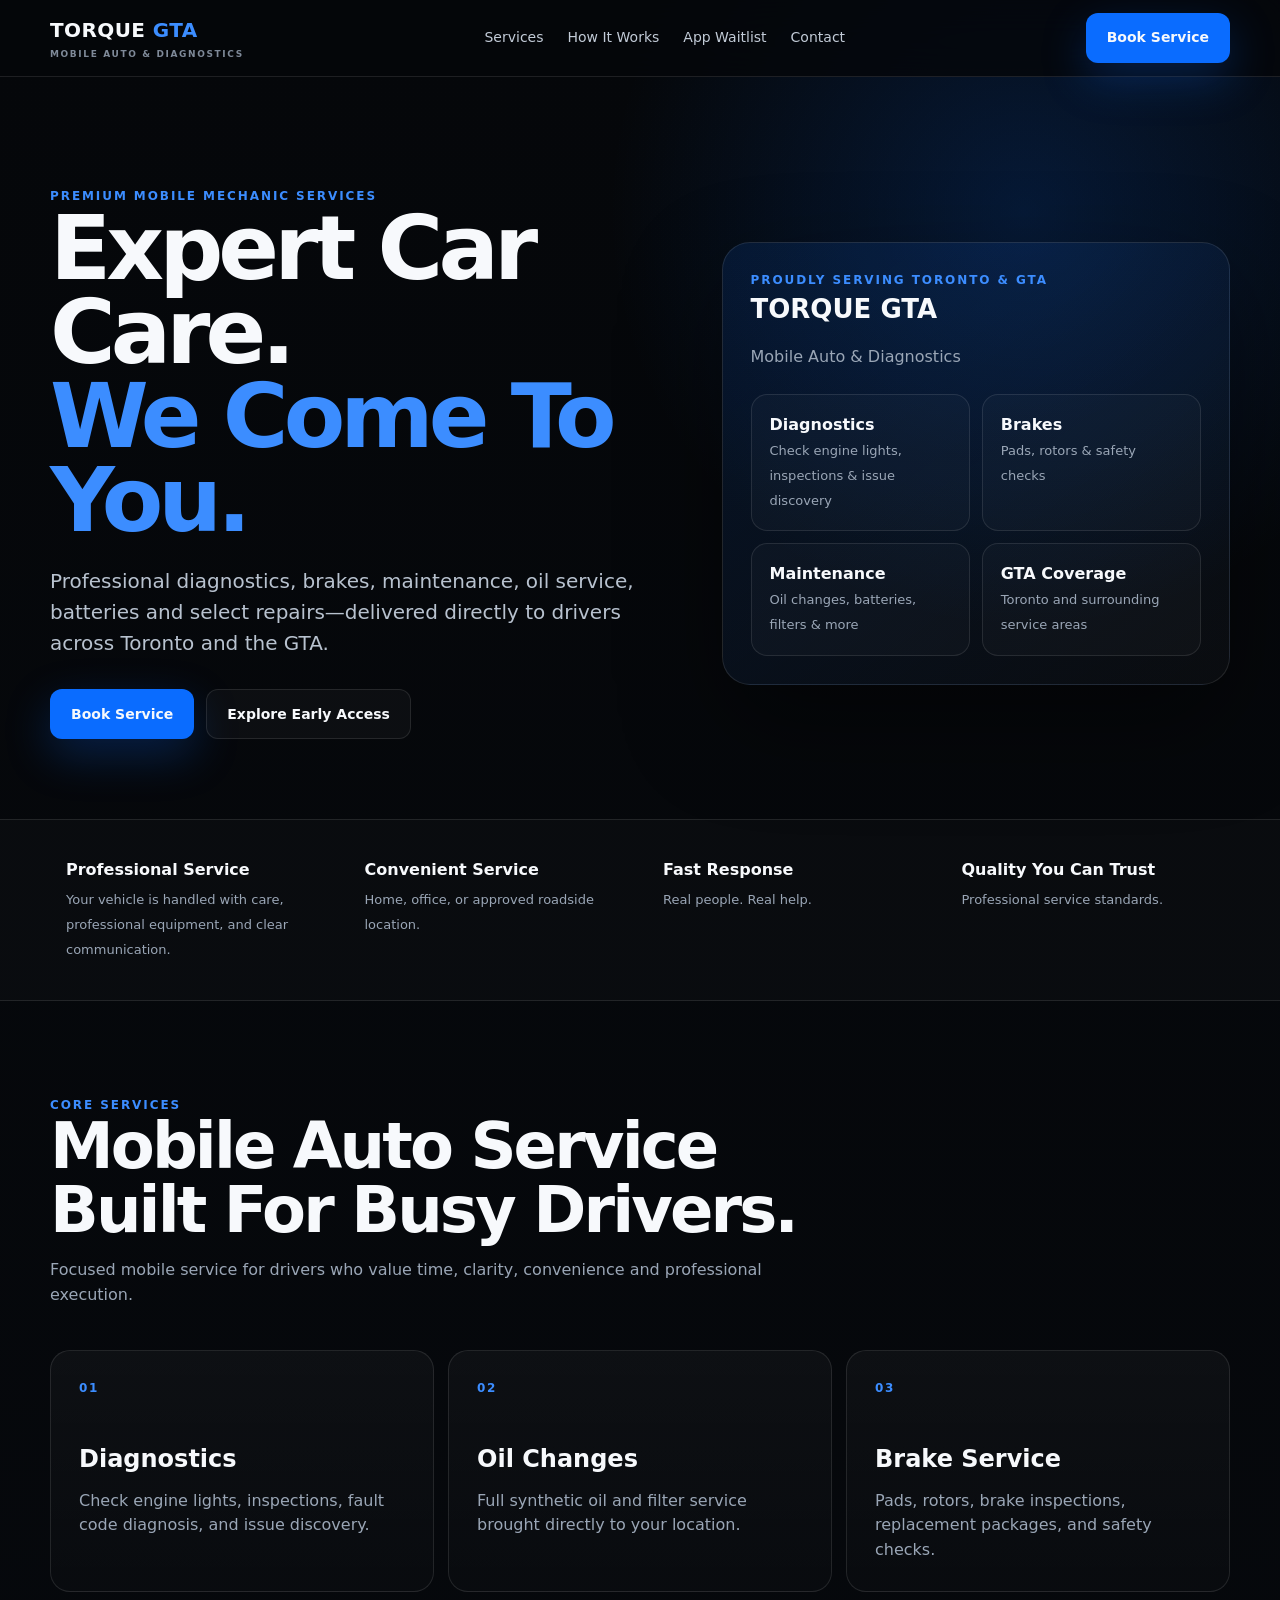
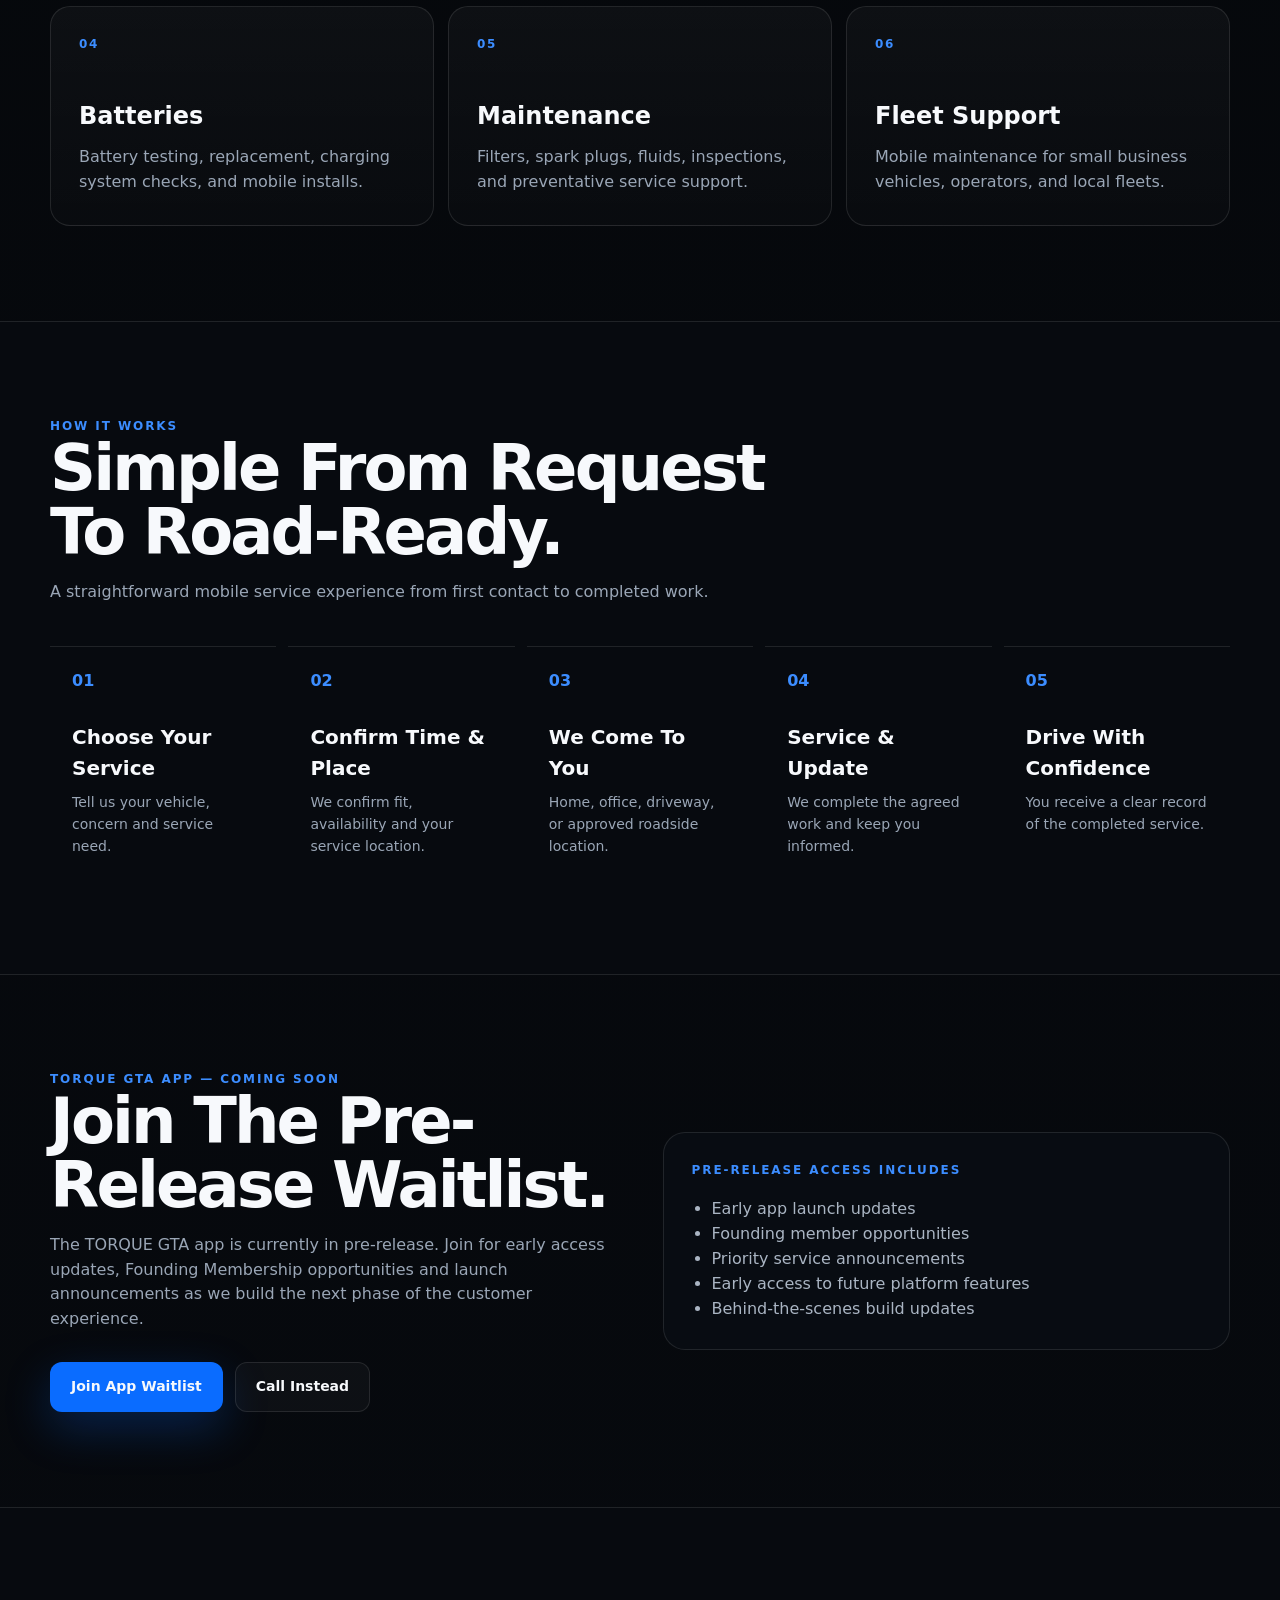
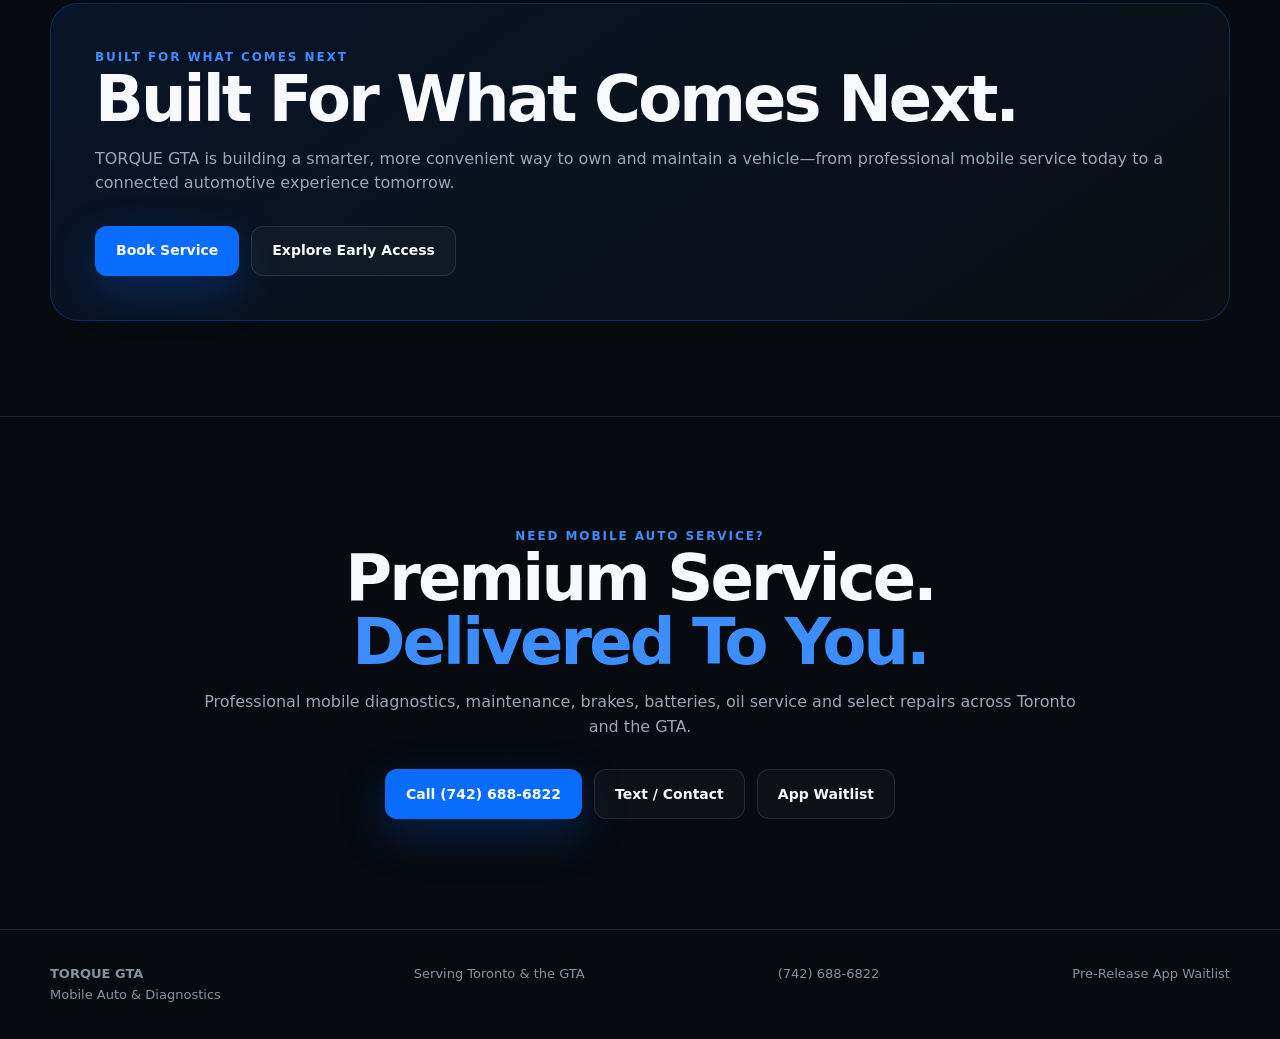
==== commit 94857012: "Add files via upload" ====
--- a/index.html
+++ b/index.html
@@ -1,199 +1,245 @@
 <!doctype html>
 <html lang="en">
 <head>
-  <meta charset="utf-8" />
-  <meta name="viewport" content="width=device-width, initial-scale=1" />
-  <meta name="theme-color" content="#05070a" />
-  <title>TORQUE GTA | Mobile Auto & Diagnostics</title>
-  <meta name="description" content="Professional mobile diagnostics, brake service, maintenance and select repairs delivered across Toronto and the Greater Toronto Area." />
-  <link rel="stylesheet" href="styles.css" />
+  <meta charset="utf-8">
+  <meta name="viewport" content="width=device-width, initial-scale=1">
+  <title>TORQUE GTA | Premium Mobile Auto Service</title>
+  <meta name="description" content="Professional mobile diagnostics, brakes, maintenance, oil service, batteries and select repairs delivered across Toronto and the GTA.">
+
+  <meta property="og:title" content="TORQUE GTA | Premium Mobile Auto Service">
+  <meta property="og:description" content="Professional mobile diagnostics, brakes, maintenance and select repairs across Toronto and the GTA.">
+  <meta property="og:type" content="website">
+  <meta property="og:url" content="https://torquegta.ca/">
+
+  <style>
+    :root{
+      --bg:#05070a;--panel:#0b0f14;--panel2:#0f141b;--text:#f7f9fc;--muted:#9aa6b6;
+      --line:rgba(255,255,255,.10);--blue:#0a6cff;--blue2:#3c8dff;--max:1180px
+    }
+    *{box-sizing:border-box}
+    html{scroll-behavior:smooth}
+    body{margin:0;background:
+      radial-gradient(circle at 80% 5%,rgba(10,108,255,.18),transparent 26rem),
+      linear-gradient(180deg,#05070a 0%,#070a0f 100%);
+      color:var(--text);font-family:Inter,system-ui,-apple-system,Segoe UI,Roboto,Arial,sans-serif;line-height:1.55}
+    a{color:inherit;text-decoration:none}
+    .container{width:min(calc(100% - 36px),var(--max));margin:auto}
+    header{position:sticky;top:0;z-index:30;background:rgba(5,7,10,.82);backdrop-filter:blur(18px);border-bottom:1px solid var(--line)}
+    .nav{height:76px;display:flex;align-items:center;justify-content:space-between;gap:20px}
+    .brand{font-weight:900;letter-spacing:.02em;font-size:20px}.brand span{color:var(--blue2)}.brand small{display:block;color:#7f8a99;font-size:9px;letter-spacing:.18em;margin-top:2px}
+    nav{display:flex;gap:24px;font-size:14px;color:#c2cbd7}
+    .btn{display:inline-flex;align-items:center;justify-content:center;min-height:50px;padding:0 20px;border-radius:12px;font-weight:800;font-size:14px;border:1px solid transparent;transition:.2s}
+    .btn:hover{transform:translateY(-1px)}
+    .primary{background:var(--blue);box-shadow:0 16px 45px rgba(10,108,255,.25)}
+    .secondary{border-color:var(--line);background:rgba(255,255,255,.03)}
+    .hero{padding:110px 0 80px}
+    .hero-grid{display:grid;grid-template-columns:1.1fr .9fr;gap:50px;align-items:center}
+    .kicker,.pill{color:var(--blue2);font-size:12px;font-weight:900;letter-spacing:.16em;text-transform:uppercase}
+    h1,h2,h3{margin-top:0}
+    h1{font-size:clamp(50px,7vw,96px);line-height:.94;letter-spacing:-.055em;margin-bottom:24px}
+    h1 .blue,h2 .blue{color:var(--blue2)}
+    .lead{font-size:20px;color:#b8c2cf;max-width:760px}
+    .actions{display:flex;gap:12px;flex-wrap:wrap;margin-top:30px}
+    .hero-card{border:1px solid var(--line);background:linear-gradient(145deg,rgba(10,108,255,.12),rgba(255,255,255,.025));border-radius:28px;padding:28px;box-shadow:0 40px 100px rgba(0,0,0,.42)}
+    .hero-card h3{font-size:26px;margin-bottom:12px}.hero-card p{color:var(--muted)}
+    .mini-grid{display:grid;grid-template-columns:1fr 1fr;gap:12px;margin-top:24px}
+    .mini{padding:18px;border:1px solid var(--line);border-radius:16px;background:rgba(255,255,255,.025)}
+    .mini b{display:block}.mini span{color:var(--muted);font-size:13px}
+    .trust{padding:22px 0;border-block:1px solid var(--line);background:rgba(255,255,255,.015)}
+    .trust-grid{display:grid;grid-template-columns:repeat(4,1fr);gap:14px}
+    .trust-card{padding:16px}.trust-card b{display:block;margin-bottom:4px}.trust-card span{font-size:13px;color:var(--muted)}
+    section{padding:95px 0}
+    .dark{background:#070a0f;border-block:1px solid var(--line)}
+    .section-head{max-width:760px;margin-bottom:42px}
+    h2{font-size:clamp(38px,5vw,68px);line-height:1;letter-spacing:-.045em;margin-bottom:16px}
+    .section-head p,.muted{color:var(--muted)}
+    .grid-3{display:grid;grid-template-columns:repeat(3,1fr);gap:14px}
+    .card{padding:28px;border:1px solid var(--line);background:linear-gradient(180deg,rgba(255,255,255,.035),rgba(255,255,255,.015));border-radius:20px;min-height:220px}
+    .num{color:var(--blue2);font-weight:900;font-size:12px;letter-spacing:.14em}.card h3{font-size:24px;margin:44px 0 10px}.card p{color:var(--muted);margin:0}
+    .steps{display:grid;grid-template-columns:repeat(5,1fr);gap:12px}
+    .step{padding:22px;border-top:1px solid var(--line)}.step b{color:var(--blue2)}.step h3{margin:28px 0 8px;font-size:20px}.step p{color:var(--muted);margin:0;font-size:14px}
+    .banner{border:1px solid rgba(10,108,255,.28);border-radius:28px;padding:44px;background:linear-gradient(145deg,rgba(10,108,255,.11),rgba(255,255,255,.02))}
+    .list{display:grid;gap:12px;margin:24px 0}.list div{padding:12px 0;border-bottom:1px solid var(--line);color:#c7d0db}
+    .split{display:grid;grid-template-columns:1fr 1fr;gap:45px;align-items:center}
+    .waitlist-card{padding:28px;border-radius:22px;background:#080c12;border:1px solid var(--line)}
+    .waitlist-card ul{margin:18px 0 0;padding-left:20px;color:#aab5c3}
+    .cta{text-align:center;padding:110px 0}.cta>div{max-width:900px;margin:auto}
+    footer{border-top:1px solid var(--line);padding:34px 0;color:#8591a1;font-size:13px}
+    .footer{display:flex;justify-content:space-between;gap:20px;flex-wrap:wrap}
+
+    .mobile-cta{display:none}
+    @media(max-width:620px){
+      body{padding-bottom:76px}
+      .mobile-cta{
+        position:fixed;left:10px;right:10px;bottom:10px;z-index:50;
+        display:grid;grid-template-columns:1fr 1fr;gap:8px;padding:8px;
+        border:1px solid var(--line);background:rgba(5,7,10,.92);
+        backdrop-filter:blur(18px);border-radius:16px;
+        box-shadow:0 20px 60px rgba(0,0,0,.45)
+      }
+      .mobile-cta .btn{min-height:48px;padding:0 12px;font-size:13px}
+      .trust-card{padding:14px 4px}
+      .hero-card{padding:22px}
+      .card{min-height:0}
+      h2{font-size:clamp(38px,12vw,56px)}
+    }
+
+    @media(max-width:900px){
+      nav{display:none}.hero-grid,.split{grid-template-columns:1fr}.trust-grid{grid-template-columns:1fr 1fr}.grid-3{grid-template-columns:1fr 1fr}.steps{grid-template-columns:1fr 1fr}.hero{padding-top:80px}
+    }
+    @media(max-width:620px){
+      .nav>.btn{display:none}.hero{padding:70px 0 55px}h1{font-size:clamp(46px,15vw,70px)}
+      .actions{flex-direction:column}.btn{width:100%}.trust-grid,.grid-3,.steps{grid-template-columns:1fr}
+      section{padding:75px 0}.banner{padding:26px}.mini-grid{grid-template-columns:1fr}.lead{font-size:17px}
+    }
+  </style>
 </head>
 <body>
-  <header class="site-header" id="top">
-    <a class="brand" href="#top" aria-label="TORQUE GTA home">
-      <img src="assets/torque-logo.png" alt="TORQUE GTA Mobile Auto & Diagnostics" />
-    </a>
-    <nav class="desktop-nav" aria-label="Primary navigation">
-      <a href="#services">Services</a>
-      <a href="#why">Why TORQUE</a>
-      <a href="#app">Early Access</a>
-      <a href="#fleet">Fleet</a>
-    </nav>
-    <a class="nav-cta" href="tel:+17426886822">Call Now</a>
-    <button class="menu-toggle" type="button" aria-label="Open menu" aria-expanded="false">
-      <span></span><span></span>
-    </button>
+  <header>
+    <div class="container nav">
+      <a class="brand" href="/">TORQUE <span>GTA</span><small>MOBILE AUTO & DIAGNOSTICS</small></a>
+      <nav>
+        <a href="#services">Services</a>
+        <a href="#how">How It Works</a>
+        <a href="#app">App Waitlist</a>
+        <a href="#contact">Contact</a>
+      </nav>
+      <a class="btn primary" href="tel:+17426886822">Book Service</a>
+    </div>
   </header>
 
   <main>
-    <section class="hero section">
-      <div class="hero-glow"></div>
-      <div class="hero-copy reveal">
-        <p class="eyebrow">TORONTO & THE GREATER TORONTO AREA</p>
-        <h1>EXPERT CAR CARE.<br><span>WE COME TO YOU.</span></h1>
-        <p class="hero-text">
-          Professional diagnostics, brakes, maintenance and select repairs—delivered directly to drivers across Toronto and the GTA.
-        </p>
-        <div class="hero-actions">
-          <a class="button primary" href="tel:+17426886822">Book Service</a>
-          <a class="button secondary" href="#app">Explore Early Access</a>
-        </div>
-        <div class="trust-row" aria-label="Service highlights">
-          <span>Mobile Service</span>
-          <span>Transparent Pricing</span>
-          <span>Professional Diagnostics</span>
-          <span>GTA Coverage</span>
-        </div>
-      </div>
-
-      <div class="hero-media reveal" aria-label="TORQUE GTA service truck">
-        <img src="assets/hero-f150.jpg" alt="TORQUE GTA branded Ford F-150 service vehicle" />
-        <div class="media-badge">
-          <strong>WE COME TO YOU.</strong>
-          <span>QUALITY YOU CAN TRUST.</span>
-        </div>
-      </div>
-    </section>
-
-    <section class="trust-strip">
-      <div>Professional Equipment</div>
-      <div>Mobile Convenience</div>
-      <div>Clear Communication</div>
-      <div>Local GTA Service</div>
-    </section>
-
-    <section class="section" id="services">
-      <div class="section-heading reveal">
-        <p class="eyebrow">MOBILE SERVICE, WITHOUT THE SHOP</p>
-        <h2>Built around your schedule.</h2>
-        <p>Focused services delivered where your vehicle already is.</p>
-      </div>
-
-      <div class="service-grid">
-        <article class="service-card reveal">
-          <span class="service-number">01</span>
-          <h3>Diagnostics</h3>
-          <p>Professional troubleshooting for warning lights, no-start conditions and drivability concerns.</p>
-        </article>
-        <article class="service-card reveal">
-          <span class="service-number">02</span>
-          <h3>Brake Service</h3>
-          <p>Brake pads and rotors serviced at your location with transparent, vehicle-specific recommendations.</p>
-        </article>
-        <article class="service-card reveal">
-          <span class="service-number">03</span>
-          <h3>Maintenance</h3>
-          <p>Routine maintenance designed to reduce downtime and keep your vehicle ready for the road.</p>
-        </article>
-        <article class="service-card reveal">
-          <span class="service-number">04</span>
-          <h3>Battery & Starting</h3>
-          <p>Battery replacement, charging-system checks and starting-system diagnosis delivered on-site.</p>
-        </article>
-        <article class="service-card reveal">
-          <span class="service-number">05</span>
-          <h3>Suspension</h3>
-          <p>Select suspension services for drivers who want convenience without sacrificing professional care.</p>
-        </article>
-        <article class="service-card reveal">
-          <span class="service-number">06</span>
-          <h3>Fleet Support</h3>
-          <p>Mobile support for small commercial fleets that cannot afford unnecessary vehicle downtime.</p>
-        </article>
-      </div>
-    </section>
-
-    <section class="section split-section" id="why">
-      <div class="split-copy reveal">
-        <p class="eyebrow">WHY TORQUE GTA</p>
-        <h2>Your vehicle shouldn’t have to lose a day to get serviced.</h2>
-        <p>
-          TORQUE GTA is built around a simple idea: professional automotive service should fit into your life—not force your life to fit around a repair shop.
-        </p>
-      </div>
-      <div class="benefit-list reveal">
-        <div><strong>01</strong><span>We come to your home, workplace or approved service location.</span></div>
-        <div><strong>02</strong><span>Clear recommendations before work begins.</span></div>
-        <div><strong>03</strong><span>Professional tools and diagnostic equipment.</span></div>
-        <div><strong>04</strong><span>A modern customer experience built for busy people.</span></div>
-      </div>
-    </section>
-
-    <section class="section process">
-      <div class="section-heading reveal">
-        <p class="eyebrow">HOW IT WORKS</p>
-        <h2>Simple from request to road-ready.</h2>
-      </div>
-      <div class="process-grid">
-        <div class="process-step reveal">
-          <span>01</span>
-          <h3>Choose Your Service</h3>
-          <p>Tell us what your vehicle needs.</p>
-        </div>
-        <div class="process-step reveal">
-          <span>02</span>
-          <h3>Confirm Time & Place</h3>
-          <p>Choose a location that works for you.</p>
-        </div>
-        <div class="process-step reveal">
-          <span>03</span>
-          <h3>We Come To You</h3>
-          <p>Our mobile service arrives prepared.</p>
-        </div>
-      </div>
-    </section>
-
-    <section class="section app-section" id="app">
-      <div class="app-copy reveal">
-        <p class="eyebrow">TORQUE GTA APP • PRE-RELEASE</p>
-        <h2>The future of vehicle service is being built now.</h2>
-        <p>
-          We’re developing a streamlined service experience for booking, pricing, updates and vehicle records—all in one place.
-        </p>
-        <div class="founder-card">
-          <span>FOUNDING MEMBERSHIP</span>
-          <strong>Early access. Priority treatment. Built with the first believers.</strong>
-          <p>Enrollment is limited while we expand technician capacity and prepare the next phase of TORQUE GTA.</p>
-        </div>
-        <a class="button primary" href="https://torquegta.ca/app">Explore Early Access</a>
-      </div>
-
-      <div class="app-media reveal">
-        <img src="assets/app-preview.jpg" alt="TORQUE GTA app pre-release interface shown on mobile phones" />
-      </div>
-    </section>
-
-    <section class="section fleet-section" id="fleet">
-      <div class="fleet-panel reveal">
-        <p class="eyebrow">FLEET & COMMERCIAL</p>
-        <h2>Keep your vehicles working.</h2>
-        <p>
-          Mobile maintenance and diagnostic support for trades, delivery teams, contractors and small commercial fleets across the GTA.
-        </p>
-        <a class="button secondary" href="tel:+17426886822">Discuss Fleet Support</a>
-      </div>
-    </section>
-
-    <section class="section final-cta">
-      <div class="reveal">
-        <p class="eyebrow">TORQUE GTA</p>
-        <h2>Better service starts by bringing the shop to you.</h2>
-        <p>Call today for service availability across Toronto and the Greater Toronto Area.</p>
-        <div class="hero-actions">
-          <a class="button primary" href="tel:+17426886822">(742) 688-6822</a>
-          <a class="button secondary" href="https://torquegta.ca/app">Early Access</a>
+    <section class="hero">
+      <div class="container hero-grid">
+        <div>
+          <div class="kicker">Premium Mobile Mechanic Services</div>
+          <h1>Expert Car Care.<br><span class="blue">We Come To You.</span></h1>
+          <p class="lead">Professional diagnostics, brakes, maintenance, oil service, batteries and select repairs—delivered directly to drivers across Toronto and the GTA.</p>
+          <div class="actions">
+            <a class="btn primary" href="tel:+17426886822">Book Service</a>
+            <a class="btn secondary" href="/app">Explore Early Access</a>
+          </div>
+        </div>
+
+        <div class="hero-card">
+          <div class="pill">Proudly Serving Toronto & GTA</div>
+          <h3>TORQUE GTA</h3>
+          <p>Mobile Auto & Diagnostics</p>
+          <div class="mini-grid">
+            <div class="mini"><b>Diagnostics</b><span>Check engine lights, inspections & issue discovery</span></div>
+            <div class="mini"><b>Brakes</b><span>Pads, rotors & safety checks</span></div>
+            <div class="mini"><b>Maintenance</b><span>Oil changes, batteries, filters & more</span></div>
+            <div class="mini"><b>GTA Coverage</b><span>Toronto and surrounding service areas</span></div>
+          </div>
+        </div>
+      </div>
+    </section>
+
+    <div class="trust">
+      <div class="container trust-grid">
+        <div class="trust-card"><b>Professional Service</b><span>Your vehicle is handled with care, professional equipment, and clear communication.</span></div>
+        <div class="trust-card"><b>Convenient Service</b><span>Home, office, or approved roadside location.</span></div>
+        <div class="trust-card"><b>Fast Response</b><span>Real people. Real help.</span></div>
+        <div class="trust-card"><b>Quality You Can Trust</b><span>Professional service standards.</span></div>
+      </div>
+    </div>
+
+    <section id="services">
+      <div class="container">
+        <div class="section-head">
+          <div class="pill">Core Services</div>
+          <h2>Mobile Auto Service Built For Busy Drivers.</h2>
+          <p>Focused mobile service for drivers who value time, clarity, convenience and professional execution.</p>
+        </div>
+        <div class="grid-3">
+          <div class="card"><div class="num">01</div><h3>Diagnostics</h3><p>Check engine lights, inspections, fault code diagnosis, and issue discovery.</p></div>
+          <div class="card"><div class="num">02</div><h3>Oil Changes</h3><p>Full synthetic oil and filter service brought directly to your location.</p></div>
+          <div class="card"><div class="num">03</div><h3>Brake Service</h3><p>Pads, rotors, brake inspections, replacement packages, and safety checks.</p></div>
+          <div class="card"><div class="num">04</div><h3>Batteries</h3><p>Battery testing, replacement, charging system checks, and mobile installs.</p></div>
+          <div class="card"><div class="num">05</div><h3>Maintenance</h3><p>Filters, spark plugs, fluids, inspections, and preventative service support.</p></div>
+          <div class="card"><div class="num">06</div><h3>Fleet Support</h3><p>Mobile maintenance for small business vehicles, operators, and local fleets.</p></div>
+        </div>
+      </div>
+    </section>
+
+    <section id="how" class="dark">
+      <div class="container">
+        <div class="section-head"><div class="pill">How It Works</div><h2>Simple From Request To Road-Ready.</h2><p>A straightforward mobile service experience from first contact to completed work.</p></div>
+        <div class="steps">
+          <div class="step"><b>01</b><h3>Choose Your Service</h3><p>Tell us your vehicle, concern and service need.</p></div>
+          <div class="step"><b>02</b><h3>Confirm Time & Place</h3><p>We confirm fit, availability and your service location.</p></div>
+          <div class="step"><b>03</b><h3>We Come To You</h3><p>Home, office, driveway, or approved roadside location.</p></div>
+          <div class="step"><b>04</b><h3>Service & Update</h3><p>We complete the agreed work and keep you informed.</p></div>
+          <div class="step"><b>05</b><h3>Drive With Confidence</h3><p>You receive a clear record of the completed service.</p></div>
+        </div>
+      </div>
+    </section>
+
+    <section id="app">
+      <div class="container split">
+        <div>
+          <div class="pill">TORQUE GTA App — Coming Soon</div>
+          <h2>Join The Pre-Release Waitlist.</h2>
+          <p class="muted">The TORQUE GTA app is currently in pre-release. Join for early access updates, Founding Membership opportunities and launch announcements as we build the next phase of the customer experience.</p>
+          <div class="actions">
+            <a class="btn primary" href="/app">Join App Waitlist</a>
+            <a class="btn secondary" href="tel:+17426886822">Call Instead</a>
+          </div>
+        </div>
+        <div class="waitlist-card">
+          <div class="pill">Pre-Release Access Includes</div>
+          <ul>
+            <li>Early app launch updates</li>
+            <li>Founding member opportunities</li>
+            <li>Priority service announcements</li>
+            <li>Early access to future platform features</li>
+            <li>Behind-the-scenes build updates</li>
+          </ul>
+        </div>
+      </div>
+    </section>
+
+    <section class="dark">
+      <div class="container">
+        <div class="banner">
+          <div class="pill">Built For What Comes Next</div>
+          <h2>Built For What Comes Next.</h2>
+          <p class="muted">TORQUE GTA is building a smarter, more convenient way to own and maintain a vehicle—from professional mobile service today to a connected automotive experience tomorrow.</p>
+          <div class="actions">
+            <a class="btn primary" href="tel:+17426886822">Book Service</a>
+            <a class="btn secondary" href="/app">Explore Early Access</a>
+          </div>
+        </div>
+      </div>
+    </section>
+
+    <section id="contact" class="cta">
+      <div class="container">
+        <div class="pill">Need Mobile Auto Service?</div>
+        <h2>Premium Service.<br><span class="blue">Delivered To You.</span></h2>
+        <p class="muted">Professional mobile diagnostics, maintenance, brakes, batteries, oil service and select repairs across Toronto and the GTA.</p>
+        <div class="actions" style="justify-content:center">
+          <a class="btn primary" href="tel:+17426886822">Call (742) 688-6822</a>
+          <a class="btn secondary" href="sms:+17426886822">Text / Contact</a>
+          <a class="btn secondary" href="/app">App Waitlist</a>
         </div>
       </div>
     </section>
   </main>
 
   <footer>
-    <img src="assets/torque-logo.png" alt="" />
-    <p>TORQUE GTA Mobile Auto & Diagnostics</p>
-    <p><a href="tel:+17426886822">(742) 688-6822</a> · Toronto & GTA</p>
-    <p class="legal">© <span id="year"></span> TORQUE GTA. All rights reserved.</p>
+    <div class="container footer">
+      <div><strong>TORQUE GTA</strong><br>Mobile Auto & Diagnostics</div>
+      <div>Serving Toronto & the GTA</div>
+      <div><a href="tel:+17426886822">(742) 688-6822</a></div>
+      <div><a href="/app">Pre-Release App Waitlist</a></div>
+    </div>
   </footer>
 
-  <script src="script.js"></script>
+  <div class="mobile-cta" aria-label="Quick actions">
+    <a class="btn primary" href="tel:+17426886822">Book Service</a>
+    <a class="btn secondary" href="/app">Early Access</a>
+  </div>
+
 </body>
-</html>
+</html>
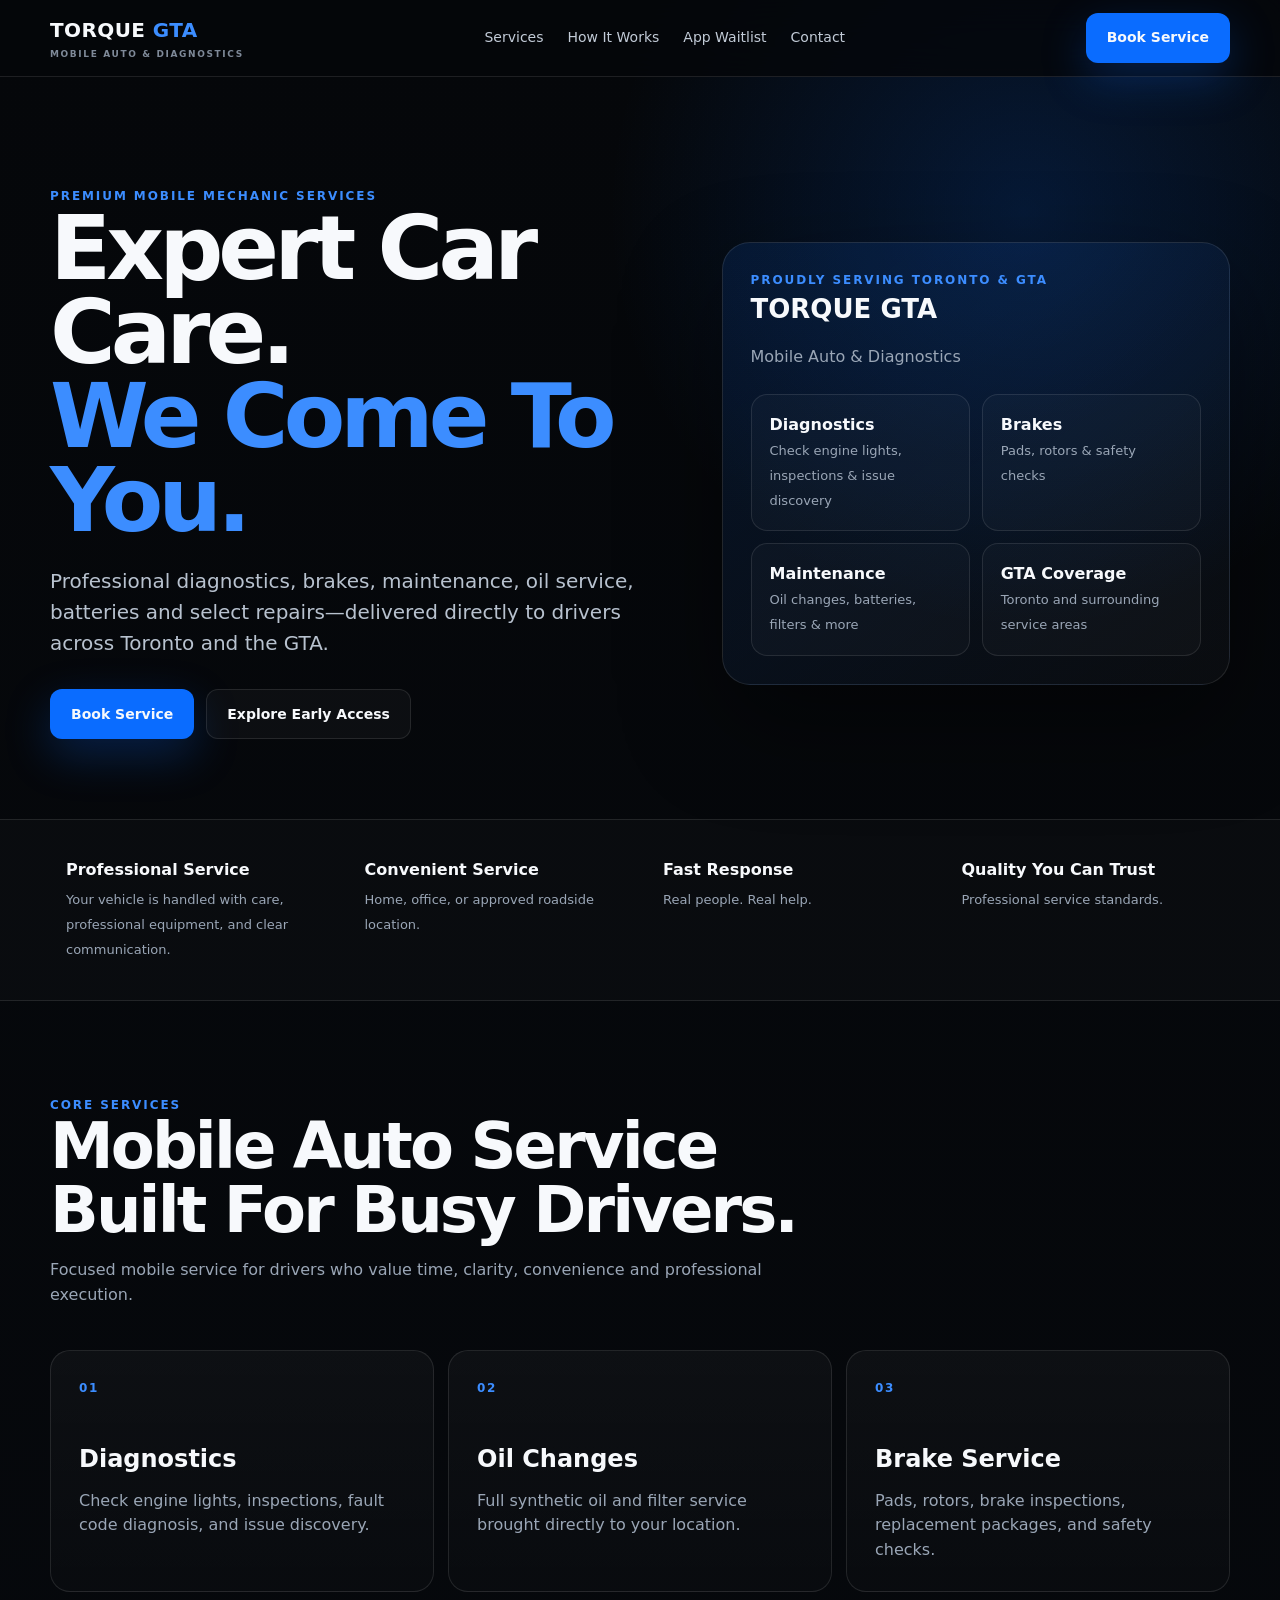
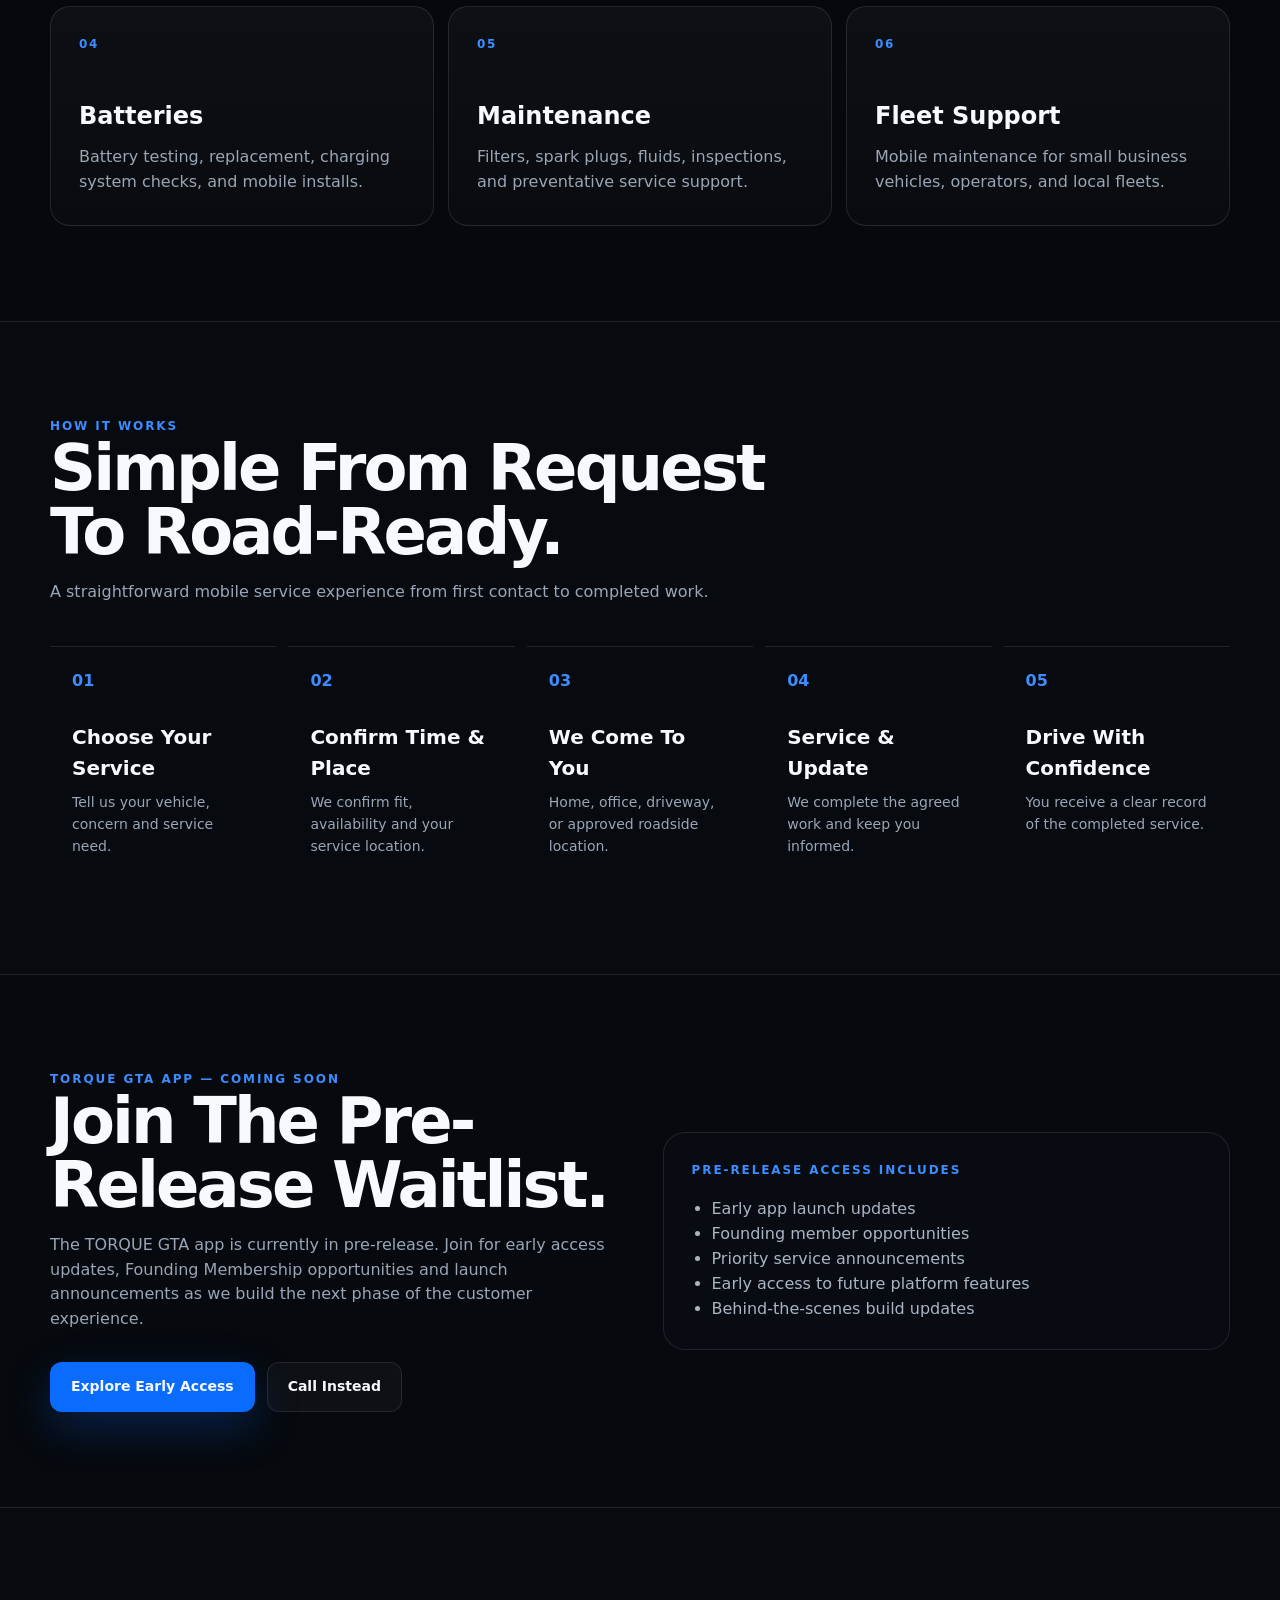
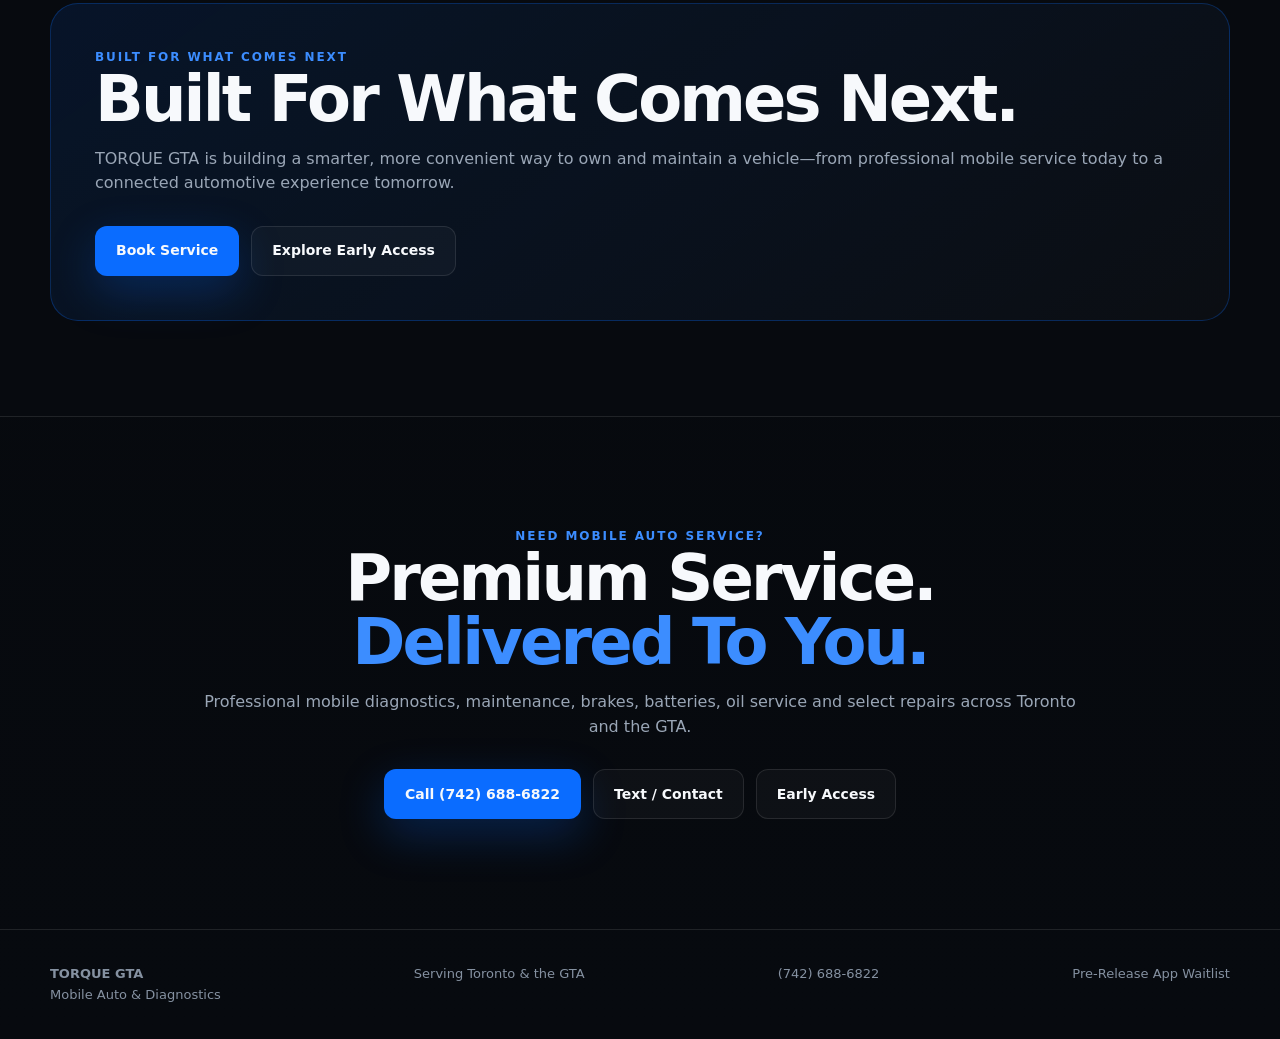
==== commit f20d9cd2: "Add files via upload" ====
--- a/index.html
+++ b/index.html
@@ -93,6 +93,7 @@
       section{padding:75px 0}.banner{padding:26px}.mini-grid{grid-template-columns:1fr}.lead{font-size:17px}
     }
   </style>
+  <link rel="canonical" href="https://torquegta.ca/">
 </head>
 <body>
   <header>
@@ -117,7 +118,7 @@
           <p class="lead">Professional diagnostics, brakes, maintenance, oil service, batteries and select repairs—delivered directly to drivers across Toronto and the GTA.</p>
           <div class="actions">
             <a class="btn primary" href="tel:+17426886822">Book Service</a>
-            <a class="btn secondary" href="/app">Explore Early Access</a>
+            <a class="btn secondary" href="https://app.torquegta.ca">Explore Early Access</a>
           </div>
         </div>
 
@@ -182,7 +183,7 @@
           <h2>Join The Pre-Release Waitlist.</h2>
           <p class="muted">The TORQUE GTA app is currently in pre-release. Join for early access updates, Founding Membership opportunities and launch announcements as we build the next phase of the customer experience.</p>
           <div class="actions">
-            <a class="btn primary" href="/app">Join App Waitlist</a>
+            <a class="btn primary" href="https://app.torquegta.ca">Explore Early Access</a>
             <a class="btn secondary" href="tel:+17426886822">Call Instead</a>
           </div>
         </div>
@@ -207,7 +208,7 @@
           <p class="muted">TORQUE GTA is building a smarter, more convenient way to own and maintain a vehicle—from professional mobile service today to a connected automotive experience tomorrow.</p>
           <div class="actions">
             <a class="btn primary" href="tel:+17426886822">Book Service</a>
-            <a class="btn secondary" href="/app">Explore Early Access</a>
+            <a class="btn secondary" href="https://app.torquegta.ca">Explore Early Access</a>
           </div>
         </div>
       </div>
@@ -221,7 +222,7 @@
         <div class="actions" style="justify-content:center">
           <a class="btn primary" href="tel:+17426886822">Call (742) 688-6822</a>
           <a class="btn secondary" href="sms:+17426886822">Text / Contact</a>
-          <a class="btn secondary" href="/app">App Waitlist</a>
+          <a class="btn secondary" href="https://app.torquegta.ca">Early Access</a>
         </div>
       </div>
     </section>
@@ -238,7 +239,7 @@
 
   <div class="mobile-cta" aria-label="Quick actions">
     <a class="btn primary" href="tel:+17426886822">Book Service</a>
-    <a class="btn secondary" href="/app">Early Access</a>
+    <a class="btn secondary" href="https://app.torquegta.ca">Early Access</a>
   </div>
 
 </body>
